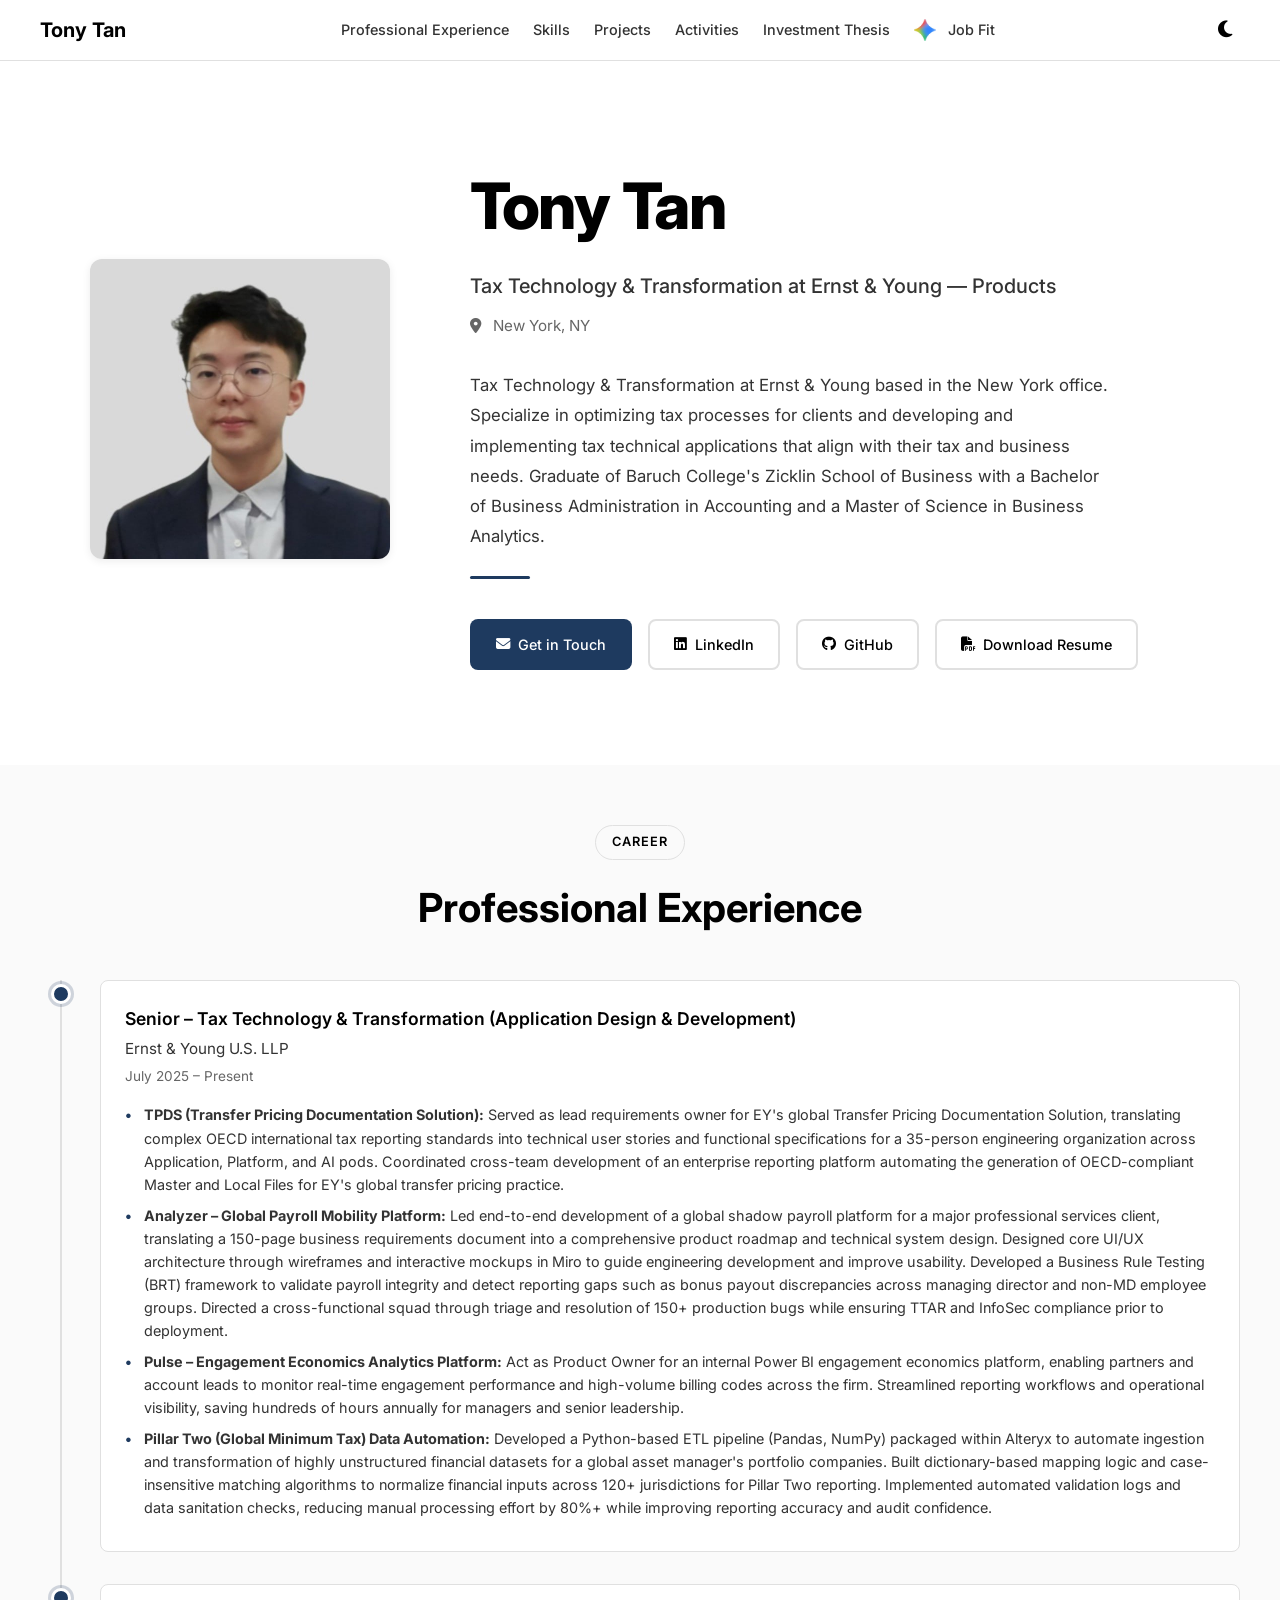
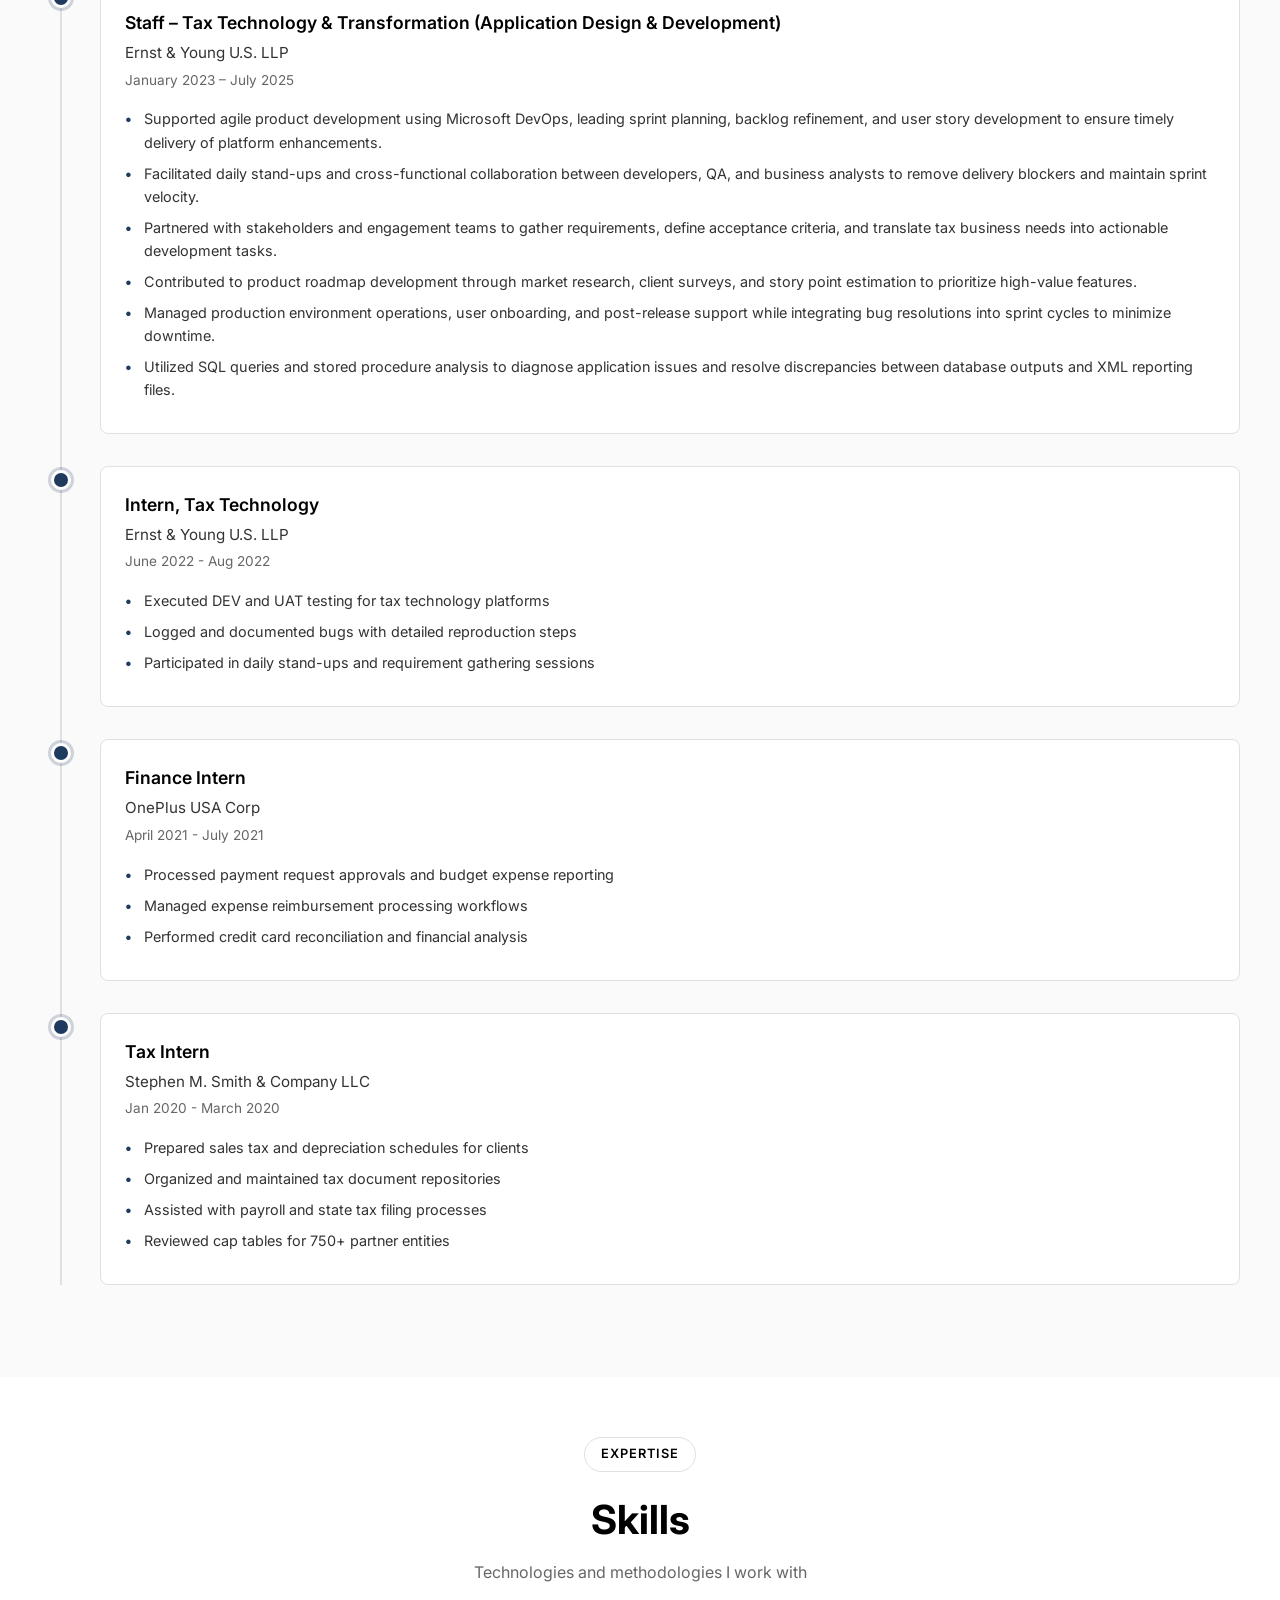
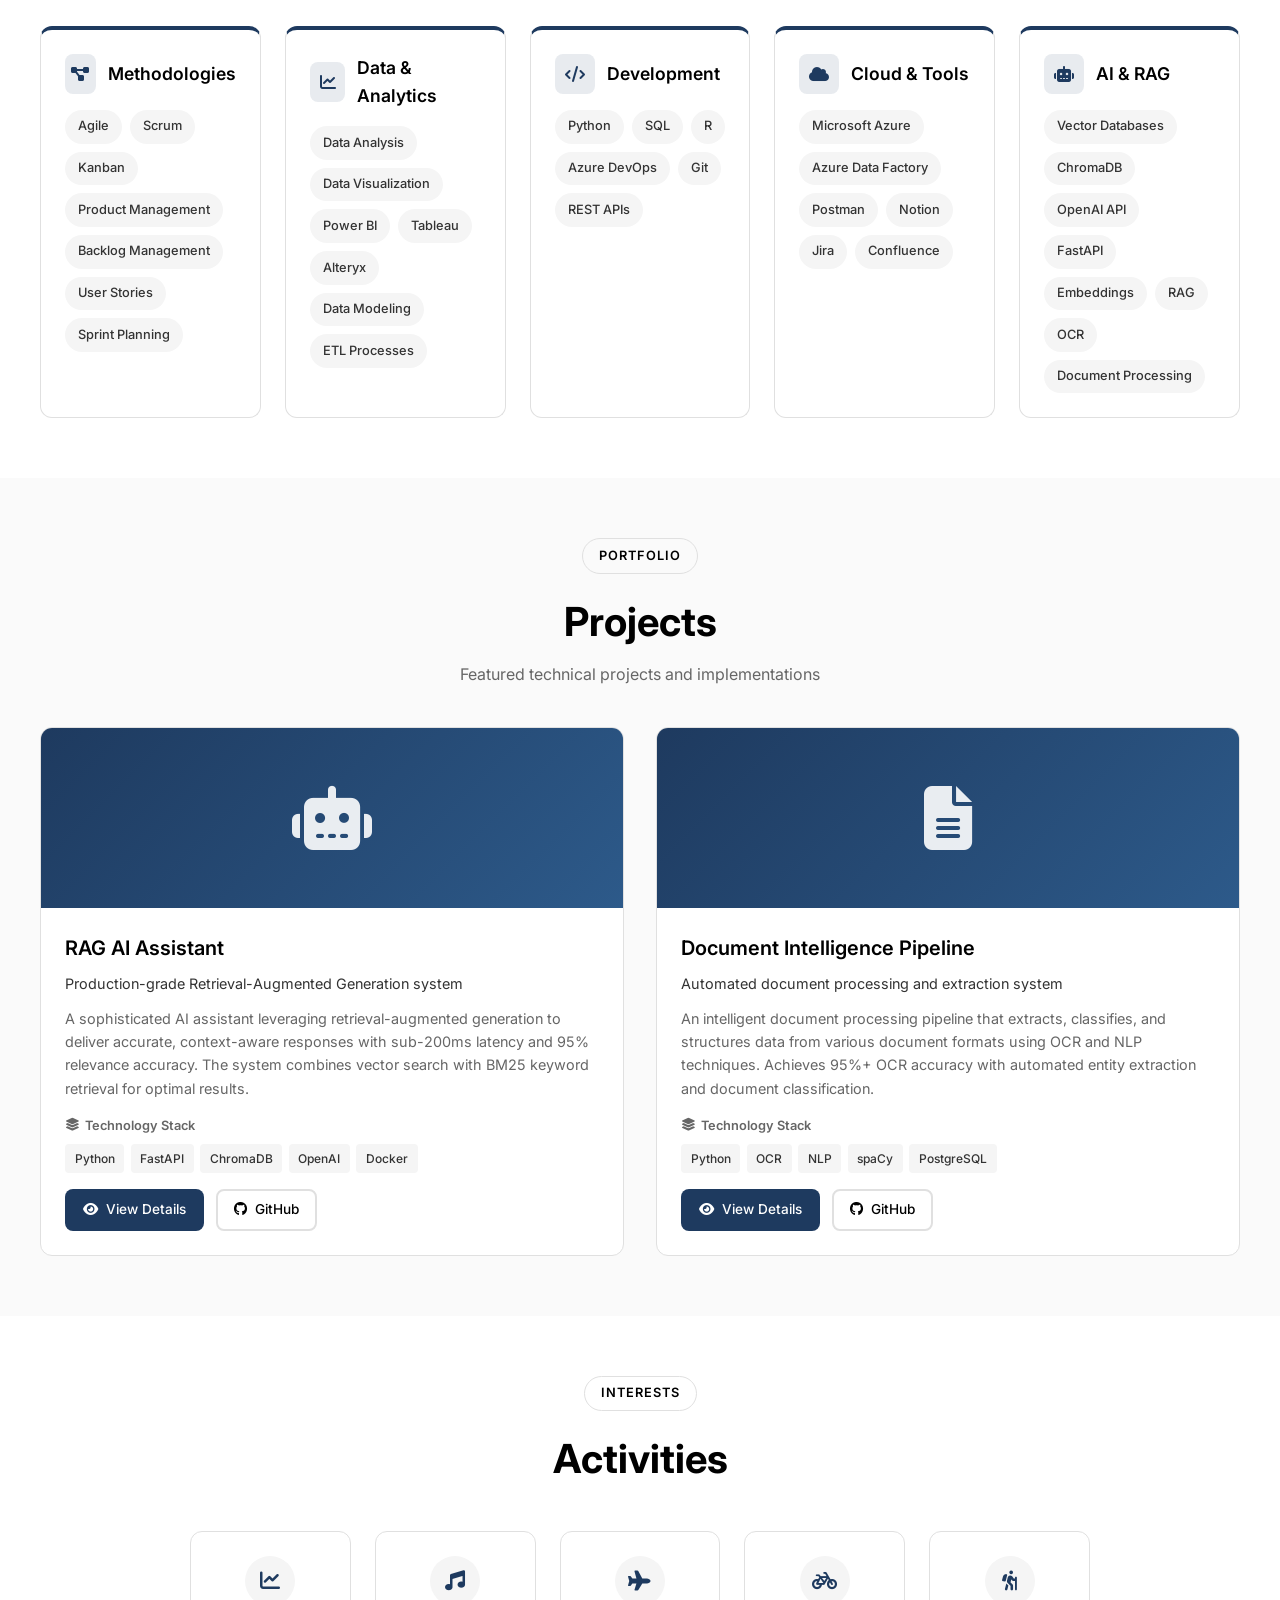
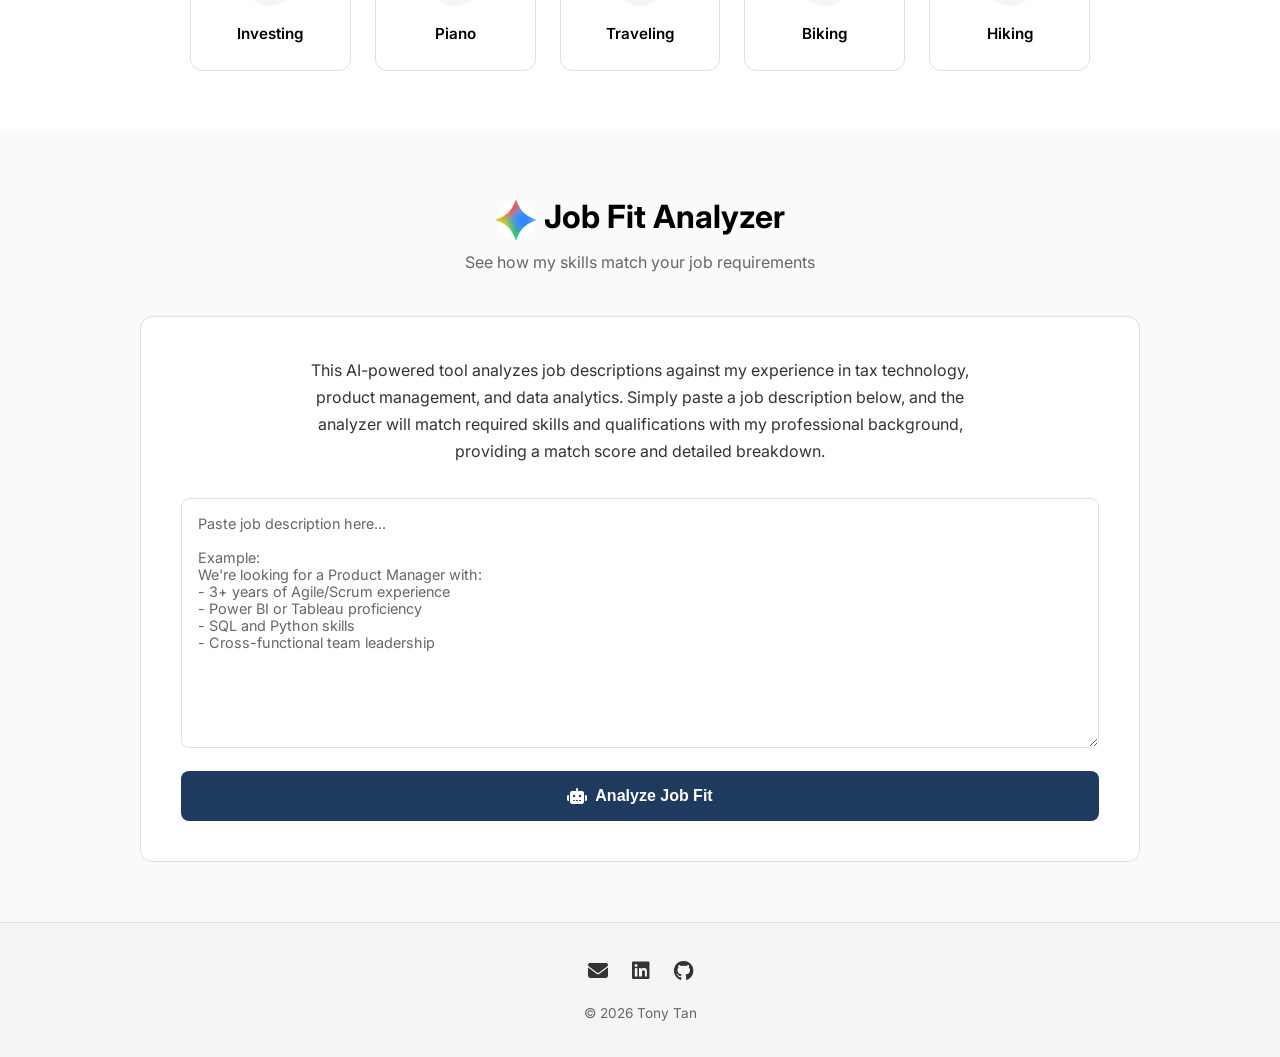
==== index.html @ 21bf5473 "Add files via upload" ====
<!DOCTYPE html>
<html lang="en">
<head>
  <meta charset="UTF-8">
  <meta name="viewport" content="width=device-width, initial-scale=1.0">
  <title>Tony Tan | Tax Technology & Transformation</title>
  <meta name="description" content="Tony Tan - Tax Technology & Transformation at Ernst & Young. Specializing in tax process optimization and technical application development.">
  
  <!-- Fonts -->
  <link rel="preconnect" href="https://fonts.googleapis.com">
  <link rel="preconnect" href="https://fonts.gstatic.com" crossorigin>
  <link href="https://fonts.googleapis.com/css2?family=Inter:wght@400;500;600;700&display=swap" rel="stylesheet">
  
  <!-- Icons -->
  <link rel="stylesheet" href="https://cdnjs.cloudflare.com/ajax/libs/font-awesome/6.4.0/css/all.min.css">
  
  <!-- Styles -->
  <link rel="stylesheet" href="styles.css">
</head>
<body>
  <!-- Loading Screen -->
  <div class="loading-screen" id="loading-screen">
    <div class="loading-content">
      <div class="loading-spinner"></div>
      <p class="loading-text">Loading...</p>
    </div>
  </div>
  
  <!-- Scroll Progress Bar -->
  <div class="scroll-progress" id="scroll-progress"></div>
  
  <!-- Navigation -->
  <nav class="navbar">
    <div class="nav-container">
      <a href="#home" class="nav-logo">Tony Tan</a>
      
      <ul class="nav-links" id="nav-links">
        <li><a href="#experience">Professional Experience</a></li>
        <li><a href="#skills">Skills</a></li>
        <li><a href="#projects">Projects</a></li>
        <li><a href="#activities">Activities</a></li>
        <li><a href="investment-thesis.html">Investment Thesis</a></li>
        <li><a href="#analyzer"><img src="ai-icon.jpg" alt="AI" style="width: 22px; height: 22px; border-radius: 50%; margin-right: 0.3rem; vertical-align: middle;"> Job Fit</a></li>
      </ul>
      
      <div class="nav-controls">
        <button class="theme-toggle" id="theme-toggle" aria-label="Toggle theme">
          <i class="fas fa-moon" id="theme-icon"></i>
        </button>
        <button class="mobile-menu-btn" id="mobile-menu-btn" aria-label="Toggle menu">
          <i class="fas fa-bars"></i>
        </button>
      </div>
    </div>
  </nav>
  
  <!-- Hero Section -->
  <section class="hero" id="home">
    <div class="hero-container">
      <div class="hero-image">
        <img src="headshot.jpg" alt="Tony Tan">
      </div>
      <div class="hero-content">
        <h1 class="hero-title">Tony Tan</h1>
        <p class="hero-subtitle">Tax Technology & Transformation at Ernst & Young — Products</p>
        <p class="hero-location"><i class="fas fa-map-marker-alt"></i> New York, NY</p>
        <p class="hero-tagline">
          Tax Technology & Transformation at Ernst & Young based in the New York office. 
          Specialize in optimizing tax processes for clients and developing and implementing 
          tax technical applications that align with their tax and business needs. Graduate 
          of Baruch College's Zicklin School of Business with a Bachelor of Business Administration 
          in Accounting and a Master of Science in Business Analytics.
        </p>
        <div class="hero-buttons">
          <a href="mailto:Tonytan1999aol@gmail.com" class="btn btn-primary">
            <i class="fas fa-envelope"></i> Get in Touch
          </a>
          <a href="https://www.linkedin.com/in/tonytan3/" target="_blank" class="btn btn-outline">
            <i class="fab fa-linkedin"></i> LinkedIn
          </a>
          <a href="https://github.com/TonyTan12" target="_blank" class="btn btn-outline">
            <i class="fab fa-github"></i> GitHub
          </a>
          <a href="Tony_Tan_Resume.pdf" class="btn btn-outline" download>
            <i class="fas fa-file-pdf"></i> Download Resume
          </a>
        </div>
      </div>
    </div>
  </section>
  
  <!-- Experience Section -->
  <section class="section section-alt" id="experience">
    <div class="section-header">
      <span style="display: inline-block; padding: 0.4rem 1rem; background: rgba(255,255,255,0.05); border: 1px solid var(--border-color); border-radius: 50px; font-size: 0.8rem; font-weight: 600; color: var(--accent-primary); text-transform: uppercase; letter-spacing: 1px; margin-bottom: 1rem;">Career</span>
      <h2 class="section-title" style="font-size: 2.5rem; font-weight: 700;">Professional Experience</h2>
    </div>
    
    <div class="experience-container">
      <div class="timeline">
        <!-- Senior Role -->
        <div class="timeline-item">
          <div class="timeline-dot"></div>
          <div class="timeline-content">
            <div class="timeline-header">
              <h3 class="timeline-role">Senior – Tax Technology & Transformation (Application Design & Development)</h3>
              <p class="timeline-company">Ernst & Young U.S. LLP</p>
              <p class="timeline-dates">July 2025 – Present</p>
            </div>
            <ul class="timeline-bullets">
              <li><strong>TPDS (Transfer Pricing Documentation Solution):</strong> Served as lead requirements owner for EY's global Transfer Pricing Documentation Solution, translating complex OECD international tax reporting standards into technical user stories and functional specifications for a 35-person engineering organization across Application, Platform, and AI pods. Coordinated cross-team development of an enterprise reporting platform automating the generation of OECD-compliant Master and Local Files for EY's global transfer pricing practice.</li>
              <li><strong>Analyzer – Global Payroll Mobility Platform:</strong> Led end-to-end development of a global shadow payroll platform for a major professional services client, translating a 150-page business requirements document into a comprehensive product roadmap and technical system design. Designed core UI/UX architecture through wireframes and interactive mockups in Miro to guide engineering development and improve usability. Developed a Business Rule Testing (BRT) framework to validate payroll integrity and detect reporting gaps such as bonus payout discrepancies across managing director and non-MD employee groups. Directed a cross-functional squad through triage and resolution of 150+ production bugs while ensuring TTAR and InfoSec compliance prior to deployment.</li>
              <li><strong>Pulse – Engagement Economics Analytics Platform:</strong> Act as Product Owner for an internal Power BI engagement economics platform, enabling partners and account leads to monitor real-time engagement performance and high-volume billing codes across the firm. Streamlined reporting workflows and operational visibility, saving hundreds of hours annually for managers and senior leadership.</li>
              <li><strong>Pillar Two (Global Minimum Tax) Data Automation:</strong> Developed a Python-based ETL pipeline (Pandas, NumPy) packaged within Alteryx to automate ingestion and transformation of highly unstructured financial datasets for a global asset manager's portfolio companies. Built dictionary-based mapping logic and case-insensitive matching algorithms to normalize financial inputs across 120+ jurisdictions for Pillar Two reporting. Implemented automated validation logs and data sanitation checks, reducing manual processing effort by 80%+ while improving reporting accuracy and audit confidence.</li>
            </ul>
          </div>
        </div>
        
        <!-- Staff Role -->
        <div class="timeline-item">
          <div class="timeline-dot"></div>
          <div class="timeline-content">
            <div class="timeline-header">
              <h3 class="timeline-role">Staff – Tax Technology & Transformation (Application Design & Development)</h3>
              <p class="timeline-company">Ernst & Young U.S. LLP</p>
              <p class="timeline-dates">January 2023 – July 2025</p>
            </div>
            <ul class="timeline-bullets">
              <li>Supported agile product development using Microsoft DevOps, leading sprint planning, backlog refinement, and user story development to ensure timely delivery of platform enhancements.</li>
              <li>Facilitated daily stand-ups and cross-functional collaboration between developers, QA, and business analysts to remove delivery blockers and maintain sprint velocity.</li>
              <li>Partnered with stakeholders and engagement teams to gather requirements, define acceptance criteria, and translate tax business needs into actionable development tasks.</li>
              <li>Contributed to product roadmap development through market research, client surveys, and story point estimation to prioritize high-value features.</li>
              <li>Managed production environment operations, user onboarding, and post-release support while integrating bug resolutions into sprint cycles to minimize downtime.</li>
              <li>Utilized SQL queries and stored procedure analysis to diagnose application issues and resolve discrepancies between database outputs and XML reporting files.</li>
            </ul>
          </div>
        </div>
        
        <!-- Intern Role -->
        <div class="timeline-item">
          <div class="timeline-dot"></div>
          <div class="timeline-content">
            <div class="timeline-header">
              <h3 class="timeline-role">Intern, Tax Technology</h3>
              <p class="timeline-company">Ernst & Young U.S. LLP</p>
              <p class="timeline-dates">June 2022 - Aug 2022</p>
            </div>
            <ul class="timeline-bullets">
              <li>Executed DEV and UAT testing for tax technology platforms</li>
              <li>Logged and documented bugs with detailed reproduction steps</li>
              <li>Participated in daily stand-ups and requirement gathering sessions</li>
            </ul>
          </div>
        </div>
        
        <!-- OnePlus -->
        <div class="timeline-item">
          <div class="timeline-dot"></div>
          <div class="timeline-content">
            <div class="timeline-header">
              <h3 class="timeline-role">Finance Intern</h3>
              <p class="timeline-company">OnePlus USA Corp</p>
              <p class="timeline-dates">April 2021 - July 2021</p>
            </div>
            <ul class="timeline-bullets">
              <li>Processed payment request approvals and budget expense reporting</li>
              <li>Managed expense reimbursement processing workflows</li>
              <li>Performed credit card reconciliation and financial analysis</li>
            </ul>
          </div>
        </div>
        
        <!-- Smith & Company -->
        <div class="timeline-item">
          <div class="timeline-dot"></div>
          <div class="timeline-content">
            <div class="timeline-header">
              <h3 class="timeline-role">Tax Intern</h3>
              <p class="timeline-company">Stephen M. Smith & Company LLC</p>
              <p class="timeline-dates">Jan 2020 - March 2020</p>
            </div>
            <ul class="timeline-bullets">
              <li>Prepared sales tax and depreciation schedules for clients</li>
              <li>Organized and maintained tax document repositories</li>
              <li>Assisted with payroll and state tax filing processes</li>
              <li>Reviewed cap tables for 750+ partner entities</li>
            </ul>
          </div>
        </div>
      </div>
    </div>
  </section>
  
  <!-- Skills Section -->
  <section class="section" id="skills">
    <div class="section-header">
      <span style="display: inline-block; padding: 0.4rem 1rem; background: rgba(255,255,255,0.05); border: 1px solid var(--border-color); border-radius: 50px; font-size: 0.8rem; font-weight: 600; color: var(--accent-primary); text-transform: uppercase; letter-spacing: 1px; margin-bottom: 1rem;">Expertise</span>
      <h2 class="section-title" style="font-size: 2.5rem; font-weight: 700;">Skills</h2>
      <p class="section-subtitle">Technologies and methodologies I work with</p>
    </div>
    
    <div class="skills-container">
      <div class="skills-grid">
        <!-- Methodologies -->
        <div class="skill-card skill-card-methodologies">
          <div class="skill-header">
            <div class="skill-icon-wrapper">
              <i class="fas fa-project-diagram skill-icon"></i>
            </div>
            <h3 class="skill-title">Methodologies</h3>
          </div>
          <div class="skill-tags">
            <span class="skill-tag">Agile</span>
            <span class="skill-tag">Scrum</span>
            <span class="skill-tag">Kanban</span>
            <span class="skill-tag">Product Management</span>
            <span class="skill-tag">Backlog Management</span>
            <span class="skill-tag">User Stories</span>
            <span class="skill-tag">Sprint Planning</span>
          </div>
        </div>
        
        <!-- Data & Analytics -->
        <div class="skill-card skill-card-data">
          <div class="skill-header">
            <div class="skill-icon-wrapper">
              <i class="fas fa-chart-line skill-icon"></i>
            </div>
            <h3 class="skill-title">Data & Analytics</h3>
          </div>
          <div class="skill-tags">
            <span class="skill-tag">Data Analysis</span>
            <span class="skill-tag">Data Visualization</span>
            <span class="skill-tag">Power BI</span>
            <span class="skill-tag">Tableau</span>
            <span class="skill-tag">Alteryx</span>
            <span class="skill-tag">Data Modeling</span>
            <span class="skill-tag">ETL Processes</span>
          </div>
        </div>
        
        <!-- Development -->
        <div class="skill-card skill-card-dev">
          <div class="skill-header">
            <div class="skill-icon-wrapper">
              <i class="fas fa-code skill-icon"></i>
            </div>
            <h3 class="skill-title">Development</h3>
          </div>
          <div class="skill-tags">
            <span class="skill-tag">Python</span>
            <span class="skill-tag">SQL</span>
            <span class="skill-tag">R</span>
            <span class="skill-tag">Azure DevOps</span>
            <span class="skill-tag">Git</span>
            <span class="skill-tag">REST APIs</span>
          </div>
        </div>
        
        <!-- Cloud & Tools -->
        <div class="skill-card skill-card-cloud">
          <div class="skill-header">
            <div class="skill-icon-wrapper">
              <i class="fas fa-cloud skill-icon"></i>
            </div>
            <h3 class="skill-title">Cloud & Tools</h3>
          </div>
          <div class="skill-tags">
            <span class="skill-tag">Microsoft Azure</span>
            <span class="skill-tag">Azure Data Factory</span>
            <span class="skill-tag">Postman</span>
            <span class="skill-tag">Notion</span>
            <span class="skill-tag">Jira</span>
            <span class="skill-tag">Confluence</span>
          </div>
        </div>
        
        <!-- AI & RAG -->
        <div class="skill-card skill-card-ai">
          <div class="skill-header">
            <div class="skill-icon-wrapper">
              <i class="fas fa-robot skill-icon"></i>
            </div>
            <h3 class="skill-title">AI & RAG</h3>
          </div>
          <div class="skill-tags">
            <span class="skill-tag">Vector Databases</span>
            <span class="skill-tag">ChromaDB</span>
            <span class="skill-tag">OpenAI API</span>
            <span class="skill-tag">FastAPI</span>
            <span class="skill-tag">Embeddings</span>
            <span class="skill-tag">RAG</span>
            <span class="skill-tag">OCR</span>
            <span class="skill-tag">Document Processing</span>
          </div>
        </div>
      </div>
    </div>
  </section>
  
  <!-- Projects Section -->
  <section class="section section-alt" id="projects">
    <div class="section-header">
      <span style="display: inline-block; padding: 0.4rem 1rem; background: rgba(255,255,255,0.05); border: 1px solid var(--border-color); border-radius: 50px; font-size: 0.8rem; font-weight: 600; color: var(--accent-primary); text-transform: uppercase; letter-spacing: 1px; margin-bottom: 1rem;">Portfolio</span>
      <h2 class="section-title" style="font-size: 2.5rem; font-weight: 700;">Projects</h2>
      <p class="section-subtitle">Featured technical projects and implementations</p>
    </div>
    
    <div class="projects-container">
      <div class="projects-grid">
        <!-- RAG AI Assistant -->
        <div class="project-card">
          <div class="project-image project-image-rag" style="background: linear-gradient(135deg, #1e3a5f 0%, #2d5a8a 100%);">
            <i class="fas fa-robot" style="font-size: 4rem; color: rgba(255,255,255,0.9);"></i>
          </div>
          <div class="project-content">
            <h3 class="project-title">RAG AI Assistant</h3>
            <p class="project-subtitle">Production-grade Retrieval-Augmented Generation system</p>
            <p class="project-description">
              A sophisticated AI assistant leveraging retrieval-augmented generation to deliver 
              accurate, context-aware responses with sub-200ms latency and 95% relevance accuracy. 
              The system combines vector search with BM25 keyword retrieval for optimal results.
            </p>
            <div class="tech-stack-inline">
              <div class="tech-stack-label"><i class="fas fa-layer-group"></i> Technology Stack</div>
              <div class="tech-stack-tags">
                <span class="tech-tag-inline">Python</span>
                <span class="tech-tag-inline">FastAPI</span>
                <span class="tech-tag-inline">ChromaDB</span>
                <span class="tech-tag-inline">OpenAI</span>
                <span class="tech-tag-inline">Docker</span>
              </div>
            </div>
            <div class="project-links">
              <a href="rag-ai-assistant.html" class="btn btn-primary btn-sm">
                <i class="fas fa-eye"></i> View Details
              </a>
              <a href="https://github.com/TonyTan12/rag-ai-assistant" target="_blank" class="btn btn-outline btn-sm">
                <i class="fab fa-github"></i> GitHub
              </a>
            </div>
          </div>
        </div>
        
        <!-- Document Intelligence -->
        <div class="project-card">
          <div class="project-image project-image-doc" style="background: linear-gradient(135deg, #1e3a5f 0%, #2d5a8a 100%);">
            <i class="fas fa-file-alt" style="font-size: 4rem; color: rgba(255,255,255,0.9);"></i>
          </div>
          <div class="project-content">
            <h3 class="project-title">Document Intelligence Pipeline</h3>
            <p class="project-subtitle">Automated document processing and extraction system</p>
            <p class="project-description">
              An intelligent document processing pipeline that extracts, classifies, and structures 
              data from various document formats using OCR and NLP techniques. Achieves 95%+ OCR 
              accuracy with automated entity extraction and document classification.
            </p>
            <div class="tech-stack-inline">
              <div class="tech-stack-label"><i class="fas fa-layer-group"></i> Technology Stack</div>
              <div class="tech-stack-tags">
                <span class="tech-tag-inline">Python</span>
                <span class="tech-tag-inline">OCR</span>
                <span class="tech-tag-inline">NLP</span>
                <span class="tech-tag-inline">spaCy</span>
                <span class="tech-tag-inline">PostgreSQL</span>
              </div>
            </div>
            <div class="project-links">
              <a href="document-intelligence.html" class="btn btn-primary btn-sm">
                <i class="fas fa-eye"></i> View Details
              </a>
              <a href="https://github.com/TonyTan12/document-intelligence-pipeline" target="_blank" class="btn btn-outline btn-sm">
                <i class="fab fa-github"></i> GitHub
              </a>
            </div>
          </div>
        </div>
      </div>
    </div>
  </section>
  
  <!-- Activities Section -->
  <section class="section" id="activities">
    <div class="section-header">
      <span style="display: inline-block; padding: 0.4rem 1rem; background: rgba(255,255,255,0.05); border: 1px solid var(--border-color); border-radius: 50px; font-size: 0.8rem; font-weight: 600; color: var(--accent-primary); text-transform: uppercase; letter-spacing: 1px; margin-bottom: 1rem;">Interests</span>
      <h2 class="section-title" style="font-size: 2.5rem; font-weight: 700;">Activities</h2>
    </div>
    
    <div class="activities-container">
      <div class="activities-grid">
        <div class="activity-card">
          <div class="activity-icon">
            <i class="fas fa-chart-line"></i>
          </div>
          <h3 class="activity-title">Investing</h3>
        </div>
        
        <div class="activity-card">
          <div class="activity-icon">
            <i class="fas fa-music"></i>
          </div>
          <h3 class="activity-title">Piano</h3>
        </div>
        
        <div class="activity-card">
          <div class="activity-icon">
            <i class="fas fa-plane"></i>
          </div>
          <h3 class="activity-title">Traveling</h3>
        </div>
        
        <div class="activity-card">
          <div class="activity-icon">
            <i class="fas fa-bicycle"></i>
          </div>
          <h3 class="activity-title">Biking</h3>
        </div>
        
        <div class="activity-card">
          <div class="activity-icon">
            <i class="fas fa-hiking"></i>
          </div>
          <h3 class="activity-title">Hiking</h3>
        </div>
      </div>
    </div>
  </section>
  
  <!-- AI Job Fit Section -->
  <section class="section section-alt" id="analyzer">
    <div class="section-header">
      <h2 class="section-title"><img src="ai-icon.jpg" alt="AI" style="width: 40px; height: 40px; margin-right: 0.5rem; vertical-align: middle; border-radius: 50%;">Job Fit Analyzer</h2>
      <p class="section-subtitle">See how my skills match your job requirements</p>
    </div>
    
    <div class="analyzer-container">
      <div class="analyzer-box">
        
        <div class="analyzer-description">
          <p>
            This AI-powered tool analyzes job descriptions against my experience in tax technology, 
            product management, and data analytics. Simply paste a job description below, and the 
            analyzer will match required skills and qualifications with my professional background, 
            providing a match score and detailed breakdown.
          </p>
        </div>
        
        <div class="analyzer-input-area">
          <textarea 
            class="analyzer-textarea" 
            id="job-input" 
            placeholder="Paste job description here...

Example:
We're looking for a Product Manager with:
- 3+ years of Agile/Scrum experience
- Power BI or Tableau proficiency
- SQL and Python skills
- Cross-functional team leadership"
          ></textarea>
        </div>
        
        <button class="analyze-btn" id="analyze-btn">
          <i class="fas fa-robot"></i> Analyze Job Fit
        </button>
        
        <div class="analyzer-result" id="analyzer-result"></div>
      </div>
    </div>
  </section>
  
  <!-- Footer -->
  <footer class="footer">
    <div class="footer-content">
      <div class="footer-links">
        <a href="mailto:Tonytan1999aol@gmail.com" aria-label="Email">
          <i class="fas fa-envelope"></i>
        </a>
        <a href="https://www.linkedin.com/in/tonytan3/" target="_blank" aria-label="LinkedIn">
          <i class="fab fa-linkedin"></i>
        </a>
        <a href="https://github.com/TonyTan12" target="_blank" aria-label="GitHub">
          <i class="fab fa-github"></i>
        </a>
      </div>
      <p class="footer-copyright">© 2026 Tony Tan</p>
    </div>
  </footer>
  
  <!-- Scripts -->
  <script src="script.js"></script>
</body>
</html>
---- styles.css ----
/* ============================================
   TONY TAN RESUME v7 - STYLES
   Black & White Minimalist Theme
   ============================================ */

/* CSS Variables */
:root {
  --bg-primary: #ffffff;
  --bg-secondary: #f5f5f5;
  --bg-alt: #fafafa;
  --text-primary: #000000;
  --text-secondary: #333333;
  --text-muted: #666666;
  --border-color: #e0e0e0;
  --accent-color: #1e3a5f;
  --accent-light: #2d5a8a;
  --hover-bg: #f0f0f0;
  --card-bg: #ffffff;
  --shadow: 0 2px 8px rgba(0, 0, 0, 0.08);
  --shadow-hover: 0 8px 24px rgba(0, 0, 0, 0.12);
  --transition: all 0.3s ease;
  --radius: 8px;
  --radius-lg: 12px;
}

/* Dark Mode */
[data-theme="dark"] {
  --bg-primary: #0a0a0a;
  --bg-secondary: #141414;
  --bg-alt: #1a1a1a;
  --text-primary: #ffffff;
  --text-secondary: #e0e0e0;
  --text-muted: #999999;
  --border-color: #333333;
  --accent-color: #4a9eff;
  --accent-light: #6bb3ff;
  --hover-bg: #1f1f1f;
  --card-bg: #141414;
  --shadow: 0 2px 8px rgba(0, 0, 0, 0.3);
  --shadow-hover: 0 8px 24px rgba(0, 0, 0, 0.5);
}

/* Reset & Base */
* {
  margin: 0;
  padding: 0;
  box-sizing: border-box;
}

html {
  scroll-behavior: smooth;
}

/* Page fade-in animation */
body {
  animation: fadeIn 0.5s ease-in;
}

@keyframes fadeIn {
  from { opacity: 0; }
  to { opacity: 1; }
}

body {
  font-family: 'Inter', -apple-system, BlinkMacSystemFont, sans-serif;
  background: var(--bg-primary);
  color: var(--text-primary);
  line-height: 1.6;
  overflow-x: hidden;
}

/* Loading Screen */
.loading-screen {
  position: fixed;
  top: 0;
  left: 0;
  width: 100%;
  height: 100%;
  background: var(--bg-primary);
  display: flex;
  align-items: center;
  justify-content: center;
  z-index: 9999;
  transition: opacity 0.5s ease, visibility 0.5s ease;
}

.loading-screen.hidden {
  opacity: 0;
  visibility: hidden;
}

.loading-content {
  display: flex;
  flex-direction: column;
  align-items: center;
  gap: 1.5rem;
}

.loading-spinner {
  width: 50px;
  height: 50px;
  border: 3px solid var(--border-color);
  border-top-color: var(--accent-color);
  border-radius: 50%;
  animation: spin 1s ease-in-out infinite;
}

.loading-text {
  font-size: 1rem;
  color: var(--text-secondary);
  animation: pulse 1.5s ease-in-out infinite;
}

@keyframes spin {
  0% { transform: rotate(0deg); }
  100% { transform: rotate(360deg); }
}

@keyframes pulse {
  0%, 100% { opacity: 1; }
  50% { opacity: 0.5; }
}

/* Scroll Progress Bar */
.scroll-progress {
  position: fixed;
  top: 0;
  left: 0;
  height: 3px;
  background: var(--accent-color);
  z-index: 1001;
  width: 0%;
  transition: width 0.1s ease;
}

/* Navigation */
.navbar {
  position: fixed;
  top: 0;
  left: 0;
  right: 0;
  background: rgba(var(--bg-primary), 0.95);
  backdrop-filter: blur(10px);
  border-bottom: 1px solid var(--border-color);
  z-index: 1000;
  padding: 0 2rem;
}

.nav-container {
  max-width: 1200px;
  margin: 0 auto;
  display: flex;
  align-items: center;
  justify-content: space-between;
  height: 60px;
}

.nav-logo {
  font-size: 1.25rem;
  font-weight: 700;
  color: var(--text-primary);
  text-decoration: none;
}

.nav-links {
  display: flex;
  list-style: none;
  gap: 1.5rem;
}

.nav-links a {
  color: var(--text-secondary);
  text-decoration: none;
  font-size: 0.9rem;
  font-weight: 500;
  transition: var(--transition);
  position: relative;
  display: flex;
  align-items: center;
  gap: 0.4rem;
}

.nav-links a:hover {
  color: var(--text-primary);
}

.nav-links a::after {
  content: '';
  position: absolute;
  bottom: -4px;
  left: 0;
  width: 0;
  height: 2px;
  background: var(--accent-color);
  transition: var(--transition);
}

.nav-links a:hover::after {
  width: 100%;
}

/* AI Icon in nav */
.ai-nav-icon {
  width: 20px;
  height: 20px;
  background: var(--accent-color);
  border-radius: 50%;
  display: inline-flex;
  align-items: center;
  justify-content: center;
  font-size: 0.7rem;
  color: var(--bg-primary);
  font-weight: 700;
}

.nav-controls {
  display: flex;
  align-items: center;
  gap: 1rem;
}

.theme-toggle,
.mobile-menu-btn {
  background: none;
  border: none;
  color: var(--text-primary);
  font-size: 1.2rem;
  cursor: pointer;
  padding: 0.5rem;
  border-radius: var(--radius);
  transition: var(--transition);
}

.theme-toggle:hover,
.mobile-menu-btn:hover {
  background: var(--hover-bg);
}

.mobile-menu-btn {
  display: none;
}

/* Hero Section */
.hero {
  min-height: 85vh;
  padding: 120px 2rem 60px;
  display: flex;
  align-items: center;
  justify-content: center;
  background: var(--bg-primary);
}

.hero-container {
  max-width: 1100px;
  display: grid;
  grid-template-columns: 300px 1fr;
  gap: 4rem;
  align-items: center;
}

.hero-content {
  text-align: left;
  padding-left: 1rem;
}

.hero-image {
  position: relative;
}

.hero-image img {
  width: 100%;
  border-radius: var(--radius-lg);
  box-shadow: var(--shadow);
}

.hero-content {
  text-align: left;
}

.hero-title {
  font-size: 4rem;
  font-weight: 800;
  margin-bottom: 0.75rem;
  color: var(--text-primary);
  letter-spacing: -0.02em;
}

.hero-subtitle {
  font-size: 1.25rem;
  color: var(--text-secondary);
  margin-bottom: 0.75rem;
  font-weight: 500;
}

.hero-location {
  font-size: 0.95rem;
  color: var(--text-muted);
  margin-bottom: 2rem;
}

.hero-location i {
  margin-right: 0.5rem;
}

.hero-tagline {
  font-size: 1.05rem;
  color: var(--text-secondary);
  line-height: 1.8;
  margin-bottom: 2.5rem;
  max-width: 90%;
}

.hero-tagline::after {
  content: '';
  display: block;
  width: 60px;
  height: 3px;
  background: var(--accent-color);
  margin-top: 1.5rem;
  border-radius: 2px;
}

.hero-image img {
  transition: transform 0.3s ease, box-shadow 0.3s ease;
}

.hero-image:hover img {
  transform: scale(1.02);
  box-shadow: 0 12px 40px rgba(0, 0, 0, 0.15);
}

.hero-buttons {
  display: flex;
  gap: 1rem;
  flex-wrap: wrap;
}

/* Buttons */
.btn {
  display: inline-flex;
  align-items: center;
  gap: 0.5rem;
  padding: 0.75rem 1.5rem;
  border-radius: var(--radius);
  font-size: 0.9rem;
  font-weight: 500;
  text-decoration: none;
  transition: var(--transition);
  cursor: pointer;
  border: 2px solid transparent;
}

.btn-primary {
  background: var(--accent-color);
  color: #ffffff;
}

.btn-primary:hover {
  opacity: 0.9;
  transform: translateY(-2px);
}

.btn-outline {
  background: transparent;
  color: var(--text-primary);
  border-color: var(--border-color);
}

.btn-outline:hover {
  background: var(--hover-bg);
  border-color: var(--text-primary);
}

.btn-sm {
  padding: 0.5rem 1rem;
  font-size: 0.85rem;
}

/* Sections */
.section {
  padding: 60px 2rem;
  background: var(--bg-primary);
}

.section-alt {
  background: var(--bg-alt);
}

.section-header {
  text-align: center;
  margin-bottom: 2.5rem;
}

.section-title {
  font-size: 2rem;
  font-weight: 700;
  margin-bottom: 0.5rem;
  color: var(--text-primary);
}

.section-subtitle {
  font-size: 1rem;
  color: var(--text-muted);
}

/* Experience Section */
.experience-container {
  max-width: 1200px;
  margin: 0 auto;
}

.timeline {
  position: relative;
}

.timeline::before {
  content: '';
  position: absolute;
  left: 20px;
  top: 0;
  bottom: 0;
  width: 2px;
  background: var(--border-color);
}

.timeline-item {
  position: relative;
  padding-left: 60px;
  margin-bottom: 2rem;
}

.timeline-dot {
  position: absolute;
  left: 11px;
  top: 4px;
  width: 20px;
  height: 20px;
  background: var(--accent-color);
  border-radius: 50%;
  border: 3px solid var(--bg-primary);
  box-shadow: 0 0 0 3px rgba(30, 58, 95, 0.2);
}

.timeline-content {
  background: var(--card-bg);
  padding: 1.5rem;
  border-radius: var(--radius);
  border: 1px solid var(--border-color);
}

.timeline-role {
  font-size: 1.1rem;
  font-weight: 600;
  margin-bottom: 0.25rem;
  color: var(--text-primary);
}

.timeline-company {
  font-size: 0.95rem;
  color: var(--text-secondary);
  margin-bottom: 0.25rem;
}

.timeline-dates {
  font-size: 0.85rem;
  color: var(--text-muted);
  margin-bottom: 1rem;
}

.timeline-bullets {
  list-style: none;
  padding: 0;
}

.timeline-bullets li {
  position: relative;
  padding-left: 1.2rem;
  margin-bottom: 0.5rem;
  font-size: 0.9rem;
  color: var(--text-secondary);
  line-height: 1.6;
}

.timeline-bullets li::before {
  content: '•';
  position: absolute;
  left: 0;
  color: var(--accent-color);
  font-weight: bold;
}

/* Skills Section */
.skills-container {
  max-width: 1200px;
  margin: 0 auto;
}

.skills-grid {
  display: grid;
  grid-template-columns: repeat(auto-fit, minmax(220px, 1fr));
  gap: 1.5rem;
}

.skill-card {
  background: var(--card-bg);
  border: 1px solid var(--border-color);
  border-radius: var(--radius-lg);
  padding: 1.5rem;
  transition: var(--transition);
  position: relative;
}

.skill-card:hover {
  transform: translateY(-4px);
  box-shadow: var(--shadow-hover);
}

.skill-card-methodologies {
  border-top: 4px solid var(--accent-color);
}

.skill-card-data {
  border-top: 4px solid var(--accent-color);
}

.skill-card-dev {
  border-top: 4px solid var(--accent-color);
}

.skill-card-cloud {
  border-top: 4px solid var(--accent-color);
}

.skill-card-ai {
  border-top: 4px solid var(--accent-color);
}

.skill-header {
  display: flex;
  align-items: center;
  gap: 0.75rem;
  margin-bottom: 1rem;
}

.skill-icon-wrapper {
  width: 40px;
  height: 40px;
  border-radius: var(--radius);
  display: flex;
  align-items: center;
  justify-content: center;
  background: var(--bg-secondary);
}

.skill-card-methodologies .skill-icon-wrapper {
  background: rgba(30, 58, 95, 0.1);
  color: var(--accent-color);
}

.skill-card-data .skill-icon-wrapper {
  background: rgba(30, 58, 95, 0.1);
  color: var(--accent-color);
}

.skill-card-dev .skill-icon-wrapper {
  background: rgba(30, 58, 95, 0.1);
  color: var(--accent-color);
}

.skill-card-cloud .skill-icon-wrapper {
  background: rgba(30, 58, 95, 0.1);
  color: var(--accent-color);
}

.skill-card-ai .skill-icon-wrapper {
  background: rgba(30, 58, 95, 0.1);
  color: var(--accent-color);
}

.skill-title {
  font-size: 1.1rem;
  font-weight: 600;
  color: var(--text-primary);
}

.skill-tags {
  display: flex;
  flex-wrap: wrap;
  gap: 0.5rem;
}

.skill-tag {
  background: var(--bg-secondary);
  color: var(--text-secondary);
  padding: 0.35rem 0.75rem;
  border-radius: 20px;
  font-size: 0.8rem;
  font-weight: 500;
  cursor: pointer;
  transition: var(--transition);
  border: 1px solid transparent;
}

.skill-tag:hover {
  transform: scale(1.05);
  box-shadow: 0 2px 8px rgba(0, 0, 0, 0.1);
}

.skill-card-methodologies .skill-tag:hover,
.skill-card-data .skill-tag:hover,
.skill-card-dev .skill-tag:hover,
.skill-card-cloud .skill-tag:hover,
.skill-card-ai .skill-tag:hover {
  background: rgba(30, 58, 95, 0.15);
  border-color: var(--accent-color);
  color: var(--accent-color);
}

/* Projects Section */
.projects-container {
  max-width: 1200px;
  margin: 0 auto;
}

.projects-grid {
  display: grid;
  grid-template-columns: repeat(auto-fit, minmax(350px, 1fr));
  gap: 2rem;
}

.project-card {
  background: var(--card-bg);
  border: 1px solid var(--border-color);
  border-radius: var(--radius-lg);
  overflow: hidden;
  transition: var(--transition);
  display: flex;
  flex-direction: column;
}

.project-card:hover {
  transform: translateY(-8px);
  box-shadow: var(--shadow-hover);
}

.project-image {
  height: 180px;
  background: var(--bg-secondary);
  display: flex;
  align-items: center;
  justify-content: center;
  position: relative;
  overflow: hidden;
}

.project-image-rag {
  background: linear-gradient(135deg, #1a1a2e 0%, #16213e 100%);
}

.project-image-doc {
  background: linear-gradient(135deg, #0f3460 0%, #16213e 100%);
}

.project-image-overlay {
  position: absolute;
  font-size: 4rem;
  color: rgba(255, 255, 255, 0.1);
}

.project-content {
  padding: 1.5rem;
  flex: 1;
  display: flex;
  flex-direction: column;
}

.project-title {
  font-size: 1.25rem;
  font-weight: 600;
  margin-bottom: 0.5rem;
  color: var(--text-primary);
}

.project-subtitle {
  font-size: 0.9rem;
  color: var(--text-secondary);
  margin-bottom: 0.75rem;
}

.project-description {
  font-size: 0.9rem;
  color: var(--text-muted);
  line-height: 1.6;
  margin-bottom: 1rem;
  flex: 1;
}

.tech-stack-inline {
  margin-bottom: 1rem;
}

.tech-stack-label {
  font-size: 0.8rem;
  font-weight: 600;
  color: var(--text-muted);
  margin-bottom: 0.5rem;
  display: flex;
  align-items: center;
  gap: 0.4rem;
}

.tech-stack-tags {
  display: flex;
  flex-wrap: wrap;
  gap: 0.4rem;
}

.tech-tag-inline {
  background: var(--bg-secondary);
  color: var(--text-secondary);
  padding: 0.3rem 0.6rem;
  border-radius: 4px;
  font-size: 0.75rem;
  font-weight: 500;
}

.project-links {
  display: flex;
  gap: 0.75rem;
}

/* Activities Section */
.activities-container {
  max-width: 900px;
  margin: 0 auto;
}

.activities-grid {
  display: grid;
  grid-template-columns: repeat(5, 1fr);
  gap: 1.5rem;
}

.activity-card {
  background: var(--card-bg);
  border: 1px solid var(--border-color);
  border-radius: var(--radius-lg);
  padding: 1.5rem 1rem;
  text-align: center;
  transition: var(--transition);
}

.activity-card:hover {
  transform: translateY(-4px);
  box-shadow: var(--shadow-hover);
}

.activity-icon {
  width: 50px;
  height: 50px;
  border-radius: 50%;
  background: var(--bg-secondary);
  display: flex;
  align-items: center;
  justify-content: center;
  margin: 0 auto 1rem;
  font-size: 1.25rem;
  color: var(--accent-color);
}

.activity-title {
  font-size: 0.95rem;
  font-weight: 600;
  color: var(--text-primary);
}

/* AI Analyzer Section */
.analyzer-container {
  max-width: 1000px;
  margin: 0 auto;
}

.analyzer-box {
  background: var(--card-bg);
  border: 1px solid var(--border-color);
  border-radius: var(--radius-lg);
  padding: 2.5rem;
}

.analyzer-header {
  text-align: center;
  margin-bottom: 2rem;
}

.analyzer-icon {
  width: 60px;
  height: 60px;
  background: var(--accent-color);
  border-radius: 50%;
  display: flex;
  align-items: center;
  justify-content: center;
  margin: 0 auto 1rem;
  font-size: 1.5rem;
  color: var(--bg-primary);
  font-weight: 700;
}

.analyzer-description {
  max-width: 700px;
  margin: 0 auto 2rem;
  text-align: center;
}

.analyzer-description p {
  font-size: 1rem;
  color: var(--text-secondary);
  line-height: 1.7;
}

.analyzer-input-area {
  margin-bottom: 1rem;
}

.analyzer-textarea {
  width: 100%;
  min-height: 250px;
  padding: 1rem;
  border: 1px solid var(--border-color);
  border-radius: var(--radius);
  background: var(--bg-primary);
  color: var(--text-primary);
  font-family: inherit;
  font-size: 0.9rem;
  resize: vertical;
  transition: var(--transition);
}

.analyzer-textarea:focus {
  outline: none;
  border-color: var(--accent-color);
}

.analyzer-textarea::placeholder {
  color: var(--text-muted);
}

.analyze-btn {
  width: 100%;
  padding: 1rem;
  background: var(--accent-color);
  color: var(--bg-primary);
  border: none;
  border-radius: var(--radius);
  font-size: 1rem;
  font-weight: 600;
  cursor: pointer;
  transition: var(--transition);
  display: flex;
  align-items: center;
  justify-content: center;
  gap: 0.5rem;
}

.analyze-btn:hover {
  opacity: 0.9;
  transform: translateY(-2px);
}

.analyzer-result {
  margin-top: 1.5rem;
  padding: 1.5rem;
  background: var(--bg-secondary);
  border-radius: var(--radius);
  display: none;
}

.analyzer-result.active {
  display: block;
}

/* Footer */
.footer {
  background: var(--bg-secondary);
  border-top: 1px solid var(--border-color);
  padding: 2rem;
  text-align: center;
}

.footer-content {
  max-width: 1200px;
  margin: 0 auto;
}

.footer-links {
  display: flex;
  justify-content: center;
  gap: 1.5rem;
  margin-bottom: 1rem;
}

.footer-links a {
  color: var(--text-secondary);
  font-size: 1.25rem;
  transition: var(--transition);
}

.footer-links a:hover {
  color: var(--text-primary);
}

.footer-copyright {
  font-size: 0.85rem;
  color: var(--text-muted);
}

/* Back to Top Button */
.back-to-top {
  position: fixed;
  bottom: 2rem;
  right: 2rem;
  width: 45px;
  height: 45px;
  background: var(--accent-color);
  color: var(--bg-primary);
  border: none;
  border-radius: 50%;
  cursor: pointer;
  display: flex;
  align-items: center;
  justify-content: center;
  font-size: 1.2rem;
  opacity: 0;
  visibility: hidden;
  transition: var(--transition);
  z-index: 999;
}

.back-to-top.visible {
  opacity: 1;
  visibility: visible;
}

.back-to-top:hover {
  transform: translateY(-4px);
}

/* Mobile Responsive */
@media (max-width: 768px) {
  .nav-links {
    display: none;
    position: absolute;
    top: 60px;
    left: 0;
    right: 0;
    background: var(--bg-primary);
    flex-direction: column;
    padding: 1rem 2rem;
    border-bottom: 1px solid var(--border-color);
    gap: 1rem;
  }

  .nav-links.active {
    display: flex;
  }

  .mobile-menu-btn {
    display: block;
  }

  .hero {
    min-height: auto;
    padding: 100px 1.5rem 60px;
  }

  .hero-container {
    grid-template-columns: 1fr;
    text-align: center;
    gap: 2rem;
  }

  .hero-image {
    max-width: 200px;
    margin: 0 auto;
  }

  .hero-title {
    font-size: 2rem;
  }

  .hero-buttons {
    justify-content: center;
  }

  .projects-grid {
    grid-template-columns: 1fr;
  }

  .activities-grid {
    grid-template-columns: repeat(2, 1fr);
  }

  .timeline::before {
    left: 15px;
  }

  .timeline-item {
    padding-left: 45px;
  }

  .timeline-dot {
    left: 6px;
    width: 18px;
    height: 18px;
  }

  .skills-grid {
    grid-template-columns: 1fr;
  }
}

/* Project Detail Pages */
.project-detail-header {
  background: var(--bg-alt);
  padding: 4rem 2rem;
  text-align: center;
}

.project-detail-title {
  font-size: 2.5rem;
  font-weight: 700;
  margin-bottom: 1rem;
}

.project-detail-subtitle {
  font-size: 1.1rem;
  color: var(--text-muted);
  max-width: 600px;
  margin: 0 auto;
}

.project-detail-content {
  max-width: 900px;
  margin: 0 auto;
  padding: 3rem 2rem;
}

.project-detail-section {
  margin-bottom: 2.5rem;
}

.project-detail-section h2 {
  font-size: 1.5rem;
  font-weight: 600;
  margin-bottom: 1rem;
  padding-bottom: 0.5rem;
  border-bottom: 2px solid var(--border-color);
  display: flex;
  align-items: center;
  gap: 0.5rem;
}

.project-detail-section h2 i {
  color: var(--accent-color);
}

.project-detail-section p {
  color: var(--text-secondary);
  line-height: 1.8;
  margin-bottom: 1rem;
}

.project-detail-section ul {
  padding-left: 1.5rem;
  color: var(--text-secondary);
}

.project-detail-section li {
  margin-bottom: 0.5rem;
}

.tech-stack-grid {
  display: grid;
  grid-template-columns: repeat(auto-fit, minmax(200px, 1fr));
  gap: 1rem;
  margin: 1.5rem 0;
}

.tech-category {
  background: var(--bg-secondary);
  padding: 1rem;
  border-radius: var(--radius);
}

.tech-category h4 {
  font-size: 0.85rem;
  font-weight: 600;
  margin-bottom: 0.5rem;
  color: var(--text-primary);
  display: flex;
  align-items: center;
  gap: 0.4rem;
}

.tech-category h4 i {
  color: var(--accent-color);
}

.tech-tag {
  display: inline-block;
  background: var(--card-bg);
  color: var(--text-secondary);
  padding: 0.25rem 0.5rem;
  border-radius: 4px;
  font-size: 0.75rem;
  margin: 0.2rem 0.2rem 0 0;
}

.github-link {
  display: inline-flex;
  align-items: center;
  gap: 0.5rem;
  color: var(--text-primary);
  text-decoration: none;
  font-weight: 500;
  margin-top: 1rem;
  transition: var(--transition);
}

.github-link:hover {
  color: var(--text-muted);
}

.breadcrumb {
  padding: 1rem 2rem;
  background: var(--bg-secondary);
  border-bottom: 1px solid var(--border-color);
  font-size: 0.9rem;
}

.breadcrumb a {
  color: var(--text-muted);
  text-decoration: none;
  transition: var(--transition);
}

.breadcrumb a:hover {
  color: var(--text-primary);
}

.breadcrumb span {
  color: var(--text-muted);
  margin: 0 0.5rem;
}

.breadcrumb .current {
  color: var(--text-primary);
}

.performance-table {
  width: 100%;
  border-collapse: collapse;
  margin-top: 1rem;
}

.performance-table th,
.performance-table td {
  padding: 0.75rem;
  text-align: left;
  border-bottom: 1px solid var(--border-color);
}

.performance-table th {
  font-weight: 600;
  color: var(--text-primary);
}

.performance-table td {
  color: var(--text-secondary);
}
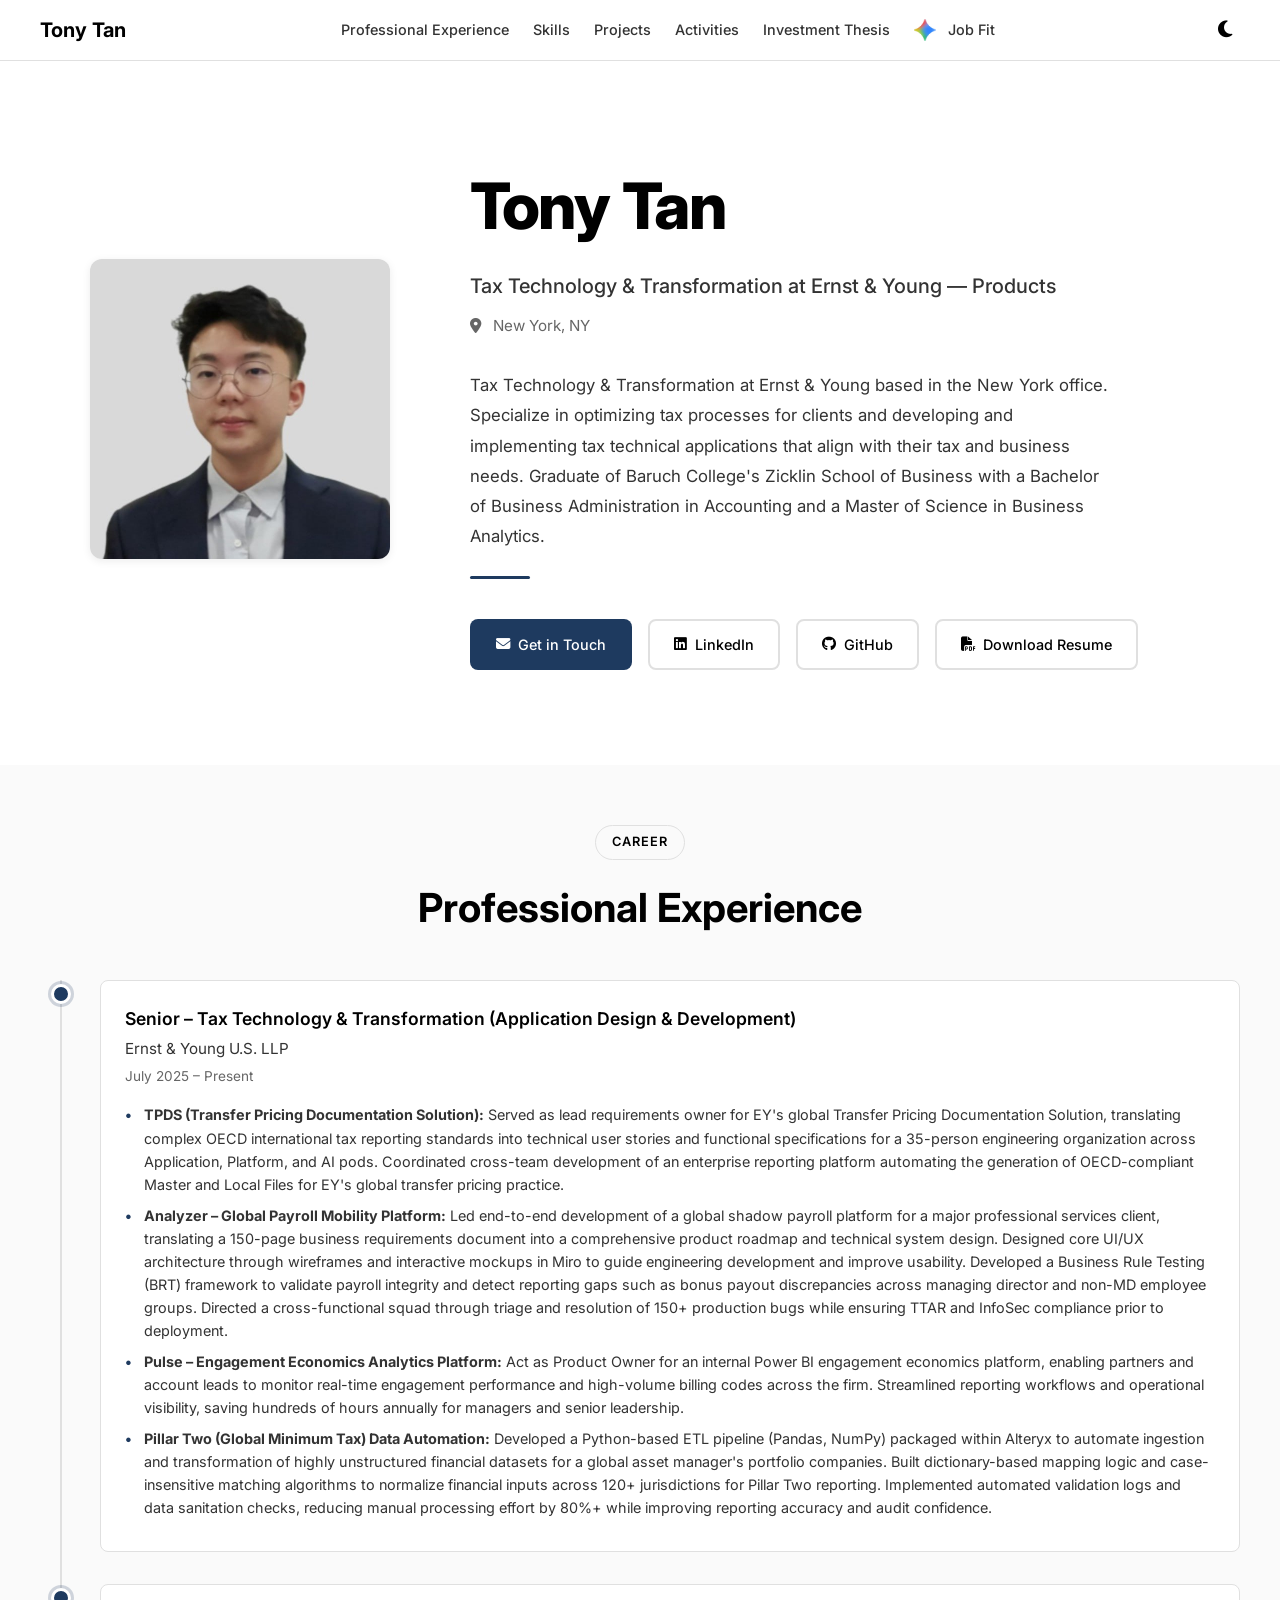
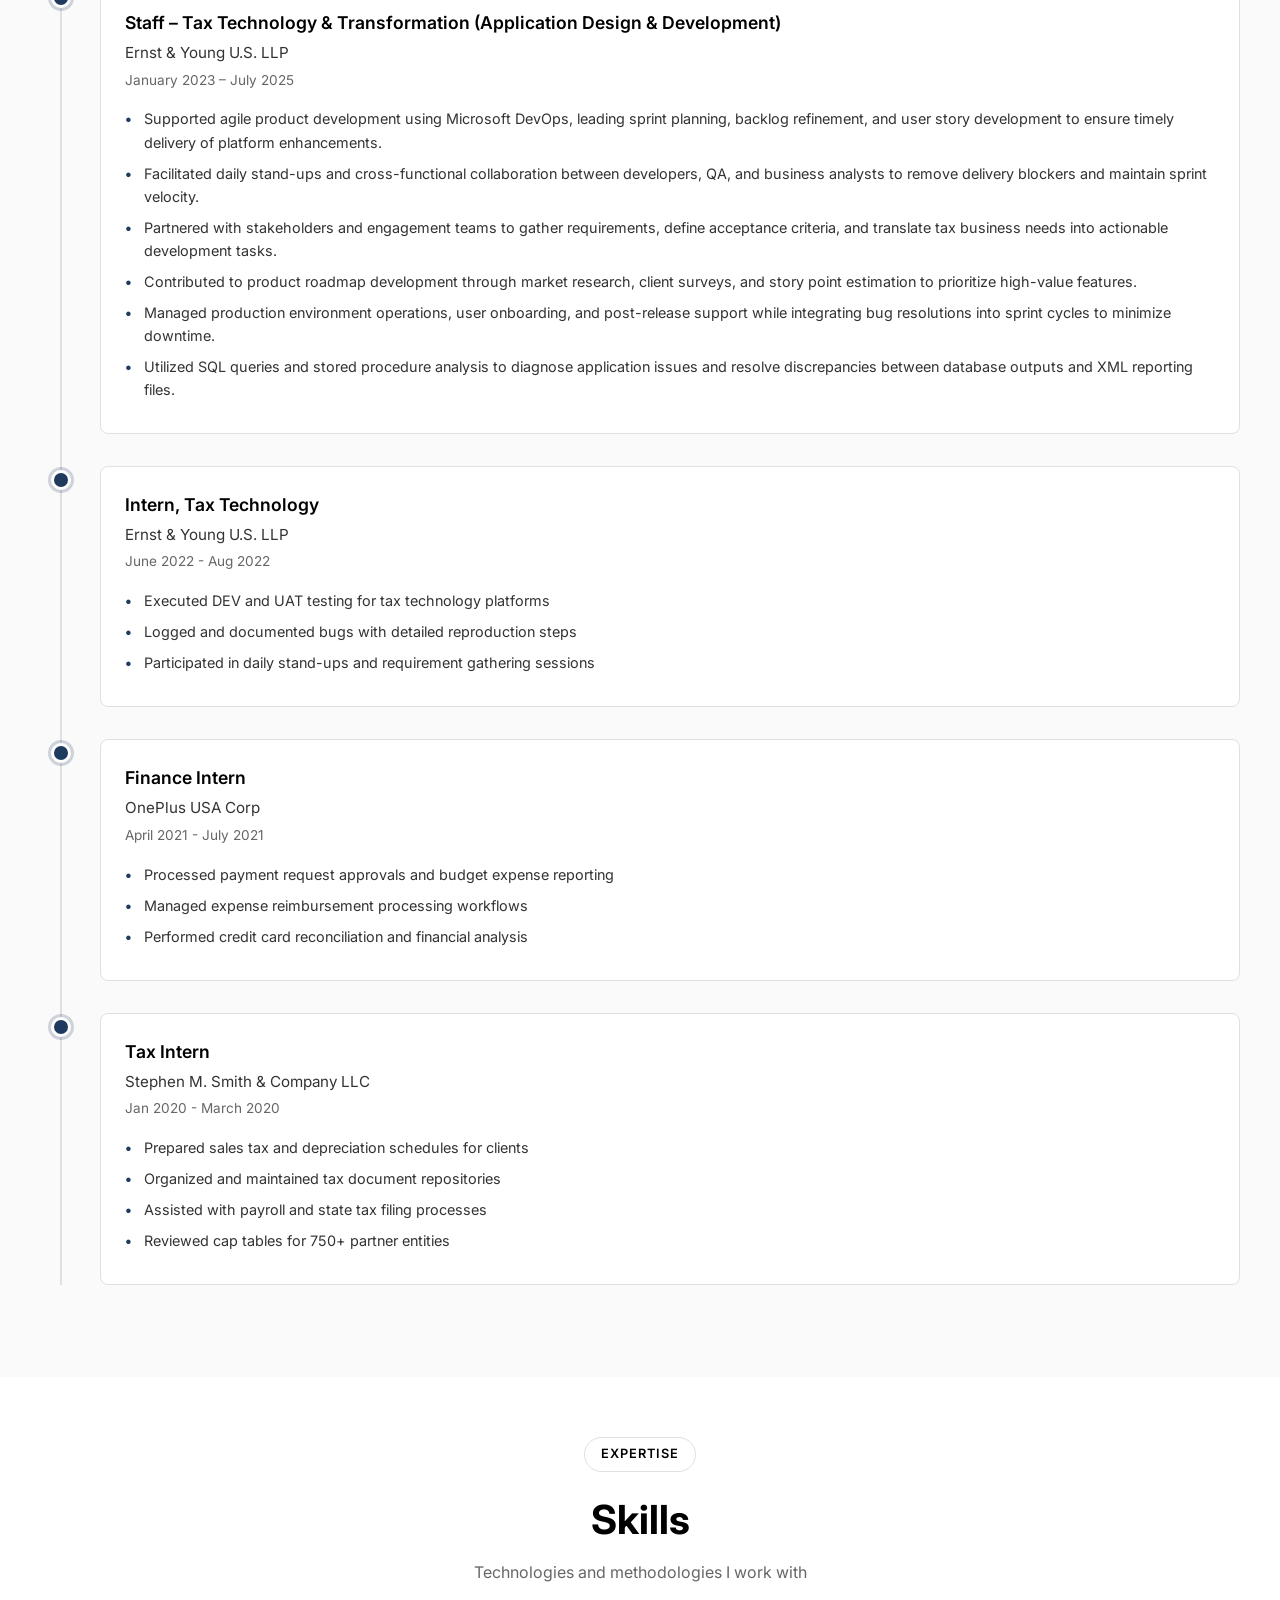
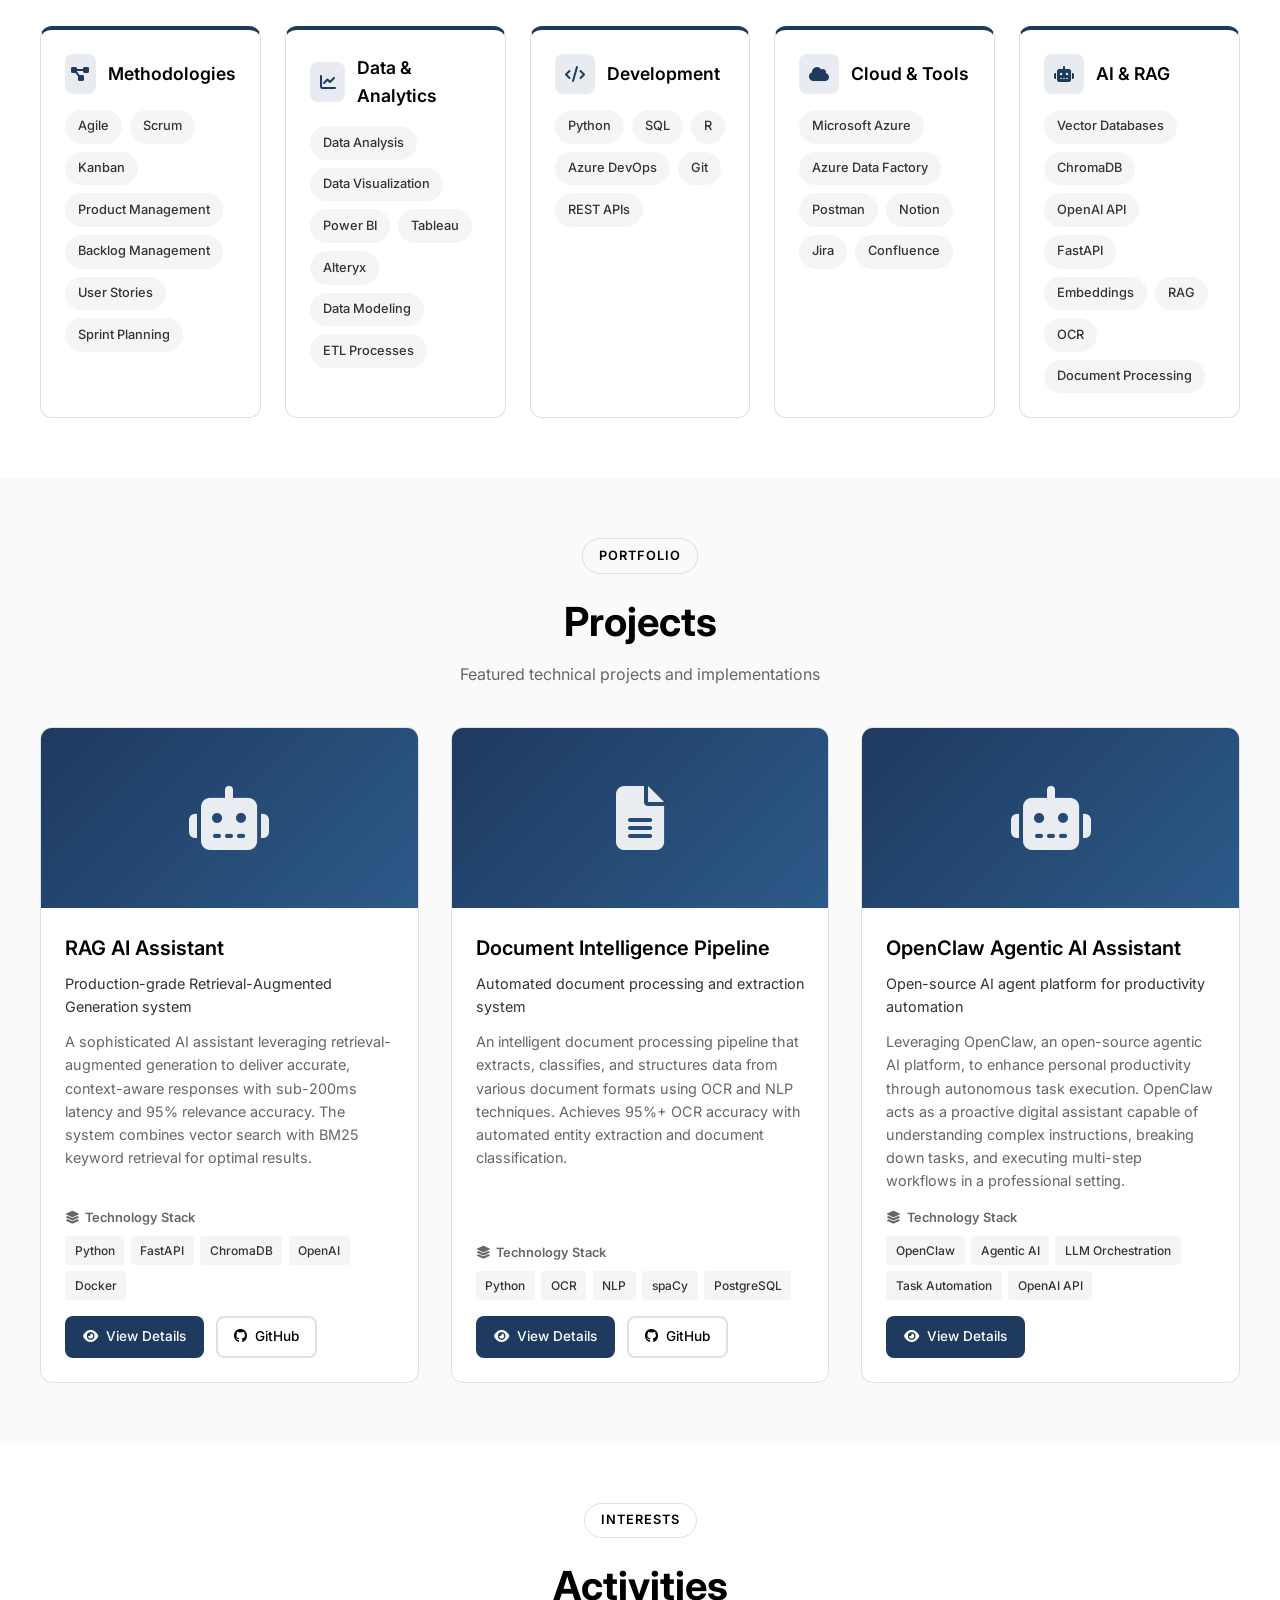
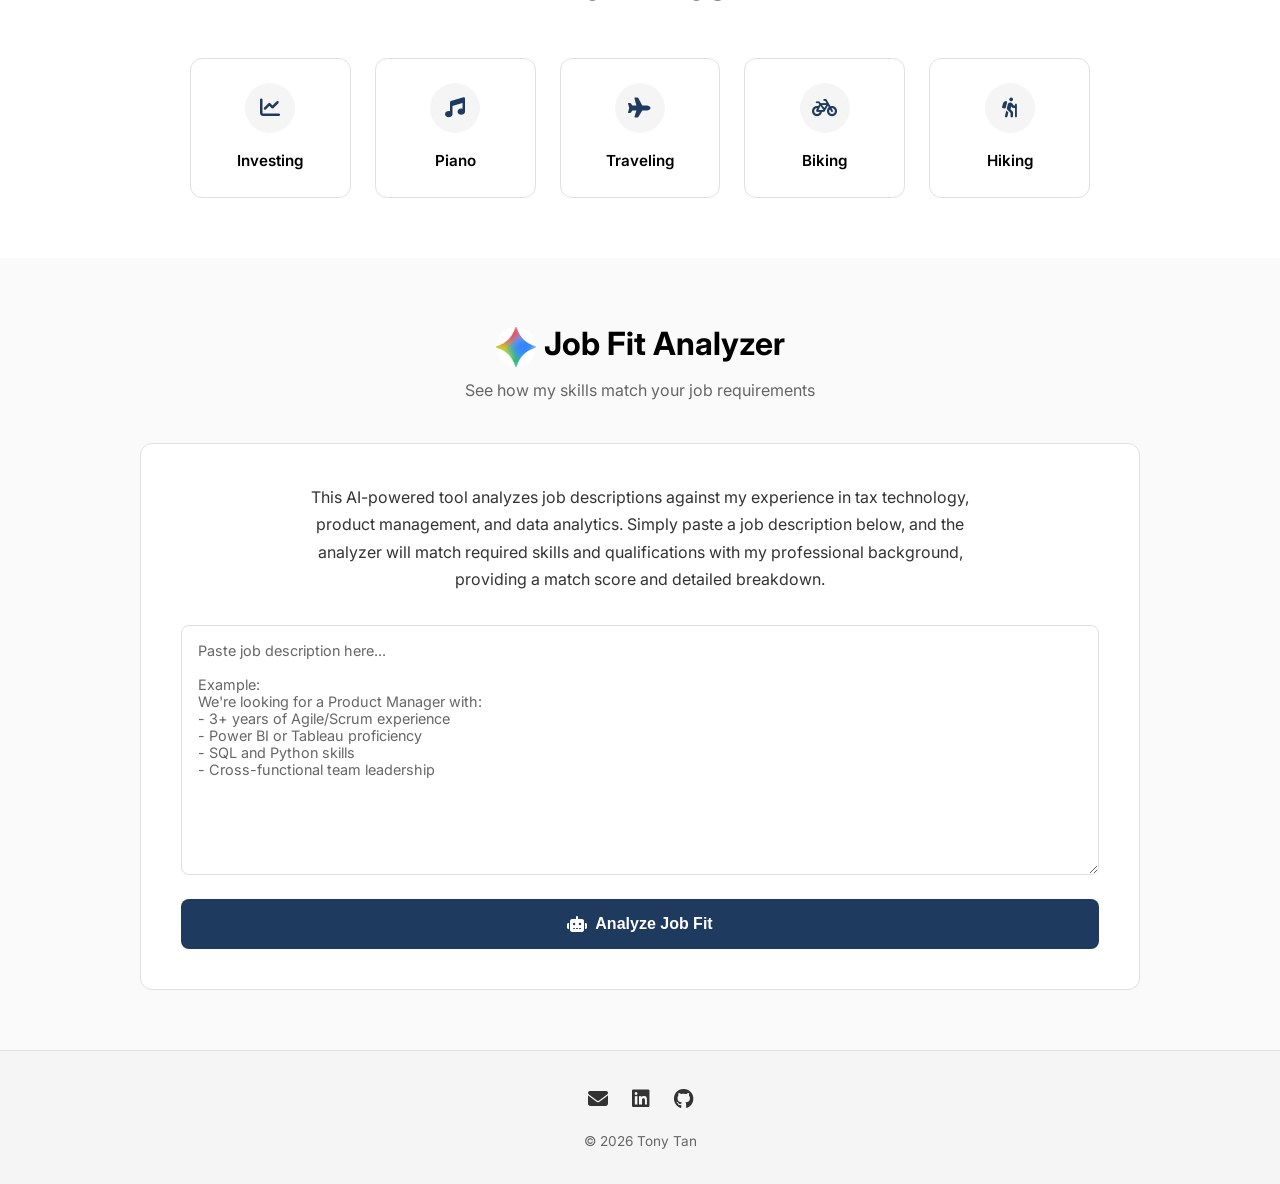
==== commit c82a01ff: "Add files via upload" ====
--- a/index.html
+++ b/index.html
@@ -16,6 +16,14 @@
   
   <!-- Styles -->
   <link rel="stylesheet" href="styles.css">
+  <!-- Google Analytics -->
+  <script async src="https://www.googletagmanager.com/gtag/js?id=G-T041DTFRMN"></script>
+  <script>
+    window.dataLayer = window.dataLayer || [];
+    function gtag(){dataLayer.push(arguments);}
+    gtag('js', new Date());
+    gtag('config', 'G-T041DTFRMN');
+  </script>
 </head>
 <body>
   <!-- Loading Screen -->
@@ -375,6 +383,38 @@
             </div>
           </div>
         </div>
+        
+        <!-- OpenClaw Agentic AI Assistant -->
+        <div class="project-card">
+          <div class="project-image" style="background: linear-gradient(135deg, #1e3a5f 0%, #2d5a8a 100%);">
+            <i class="fas fa-robot" style="font-size: 4rem; color: rgba(255,255,255,0.9);"></i>
+          </div>
+          <div class="project-content">
+            <h3 class="project-title">OpenClaw Agentic AI Assistant</h3>
+            <p class="project-subtitle">Open-source AI agent platform for productivity automation</p>
+            <p class="project-description">
+              Leveraging OpenClaw, an open-source agentic AI platform, to enhance personal productivity 
+              through autonomous task execution. OpenClaw acts as a proactive digital assistant capable 
+              of understanding complex instructions, breaking down tasks, and executing multi-step workflows 
+              in a professional setting.
+            </p>
+            <div class="tech-stack-inline">
+              <div class="tech-stack-label"><i class="fas fa-layer-group"></i> Technology Stack</div>
+              <div class="tech-stack-tags">
+                <span class="tech-tag-inline">OpenClaw</span>
+                <span class="tech-tag-inline">Agentic AI</span>
+                <span class="tech-tag-inline">LLM Orchestration</span>
+                <span class="tech-tag-inline">Task Automation</span>
+                <span class="tech-tag-inline">OpenAI API</span>
+              </div>
+            </div>
+            <div class="project-links">
+              <a href="ai-portfolio.html" class="btn btn-primary btn-sm">
+                <i class="fas fa-eye"></i> View Details
+              </a>
+            </div>
+          </div>
+        </div>
       </div>
     </div>
   </section>
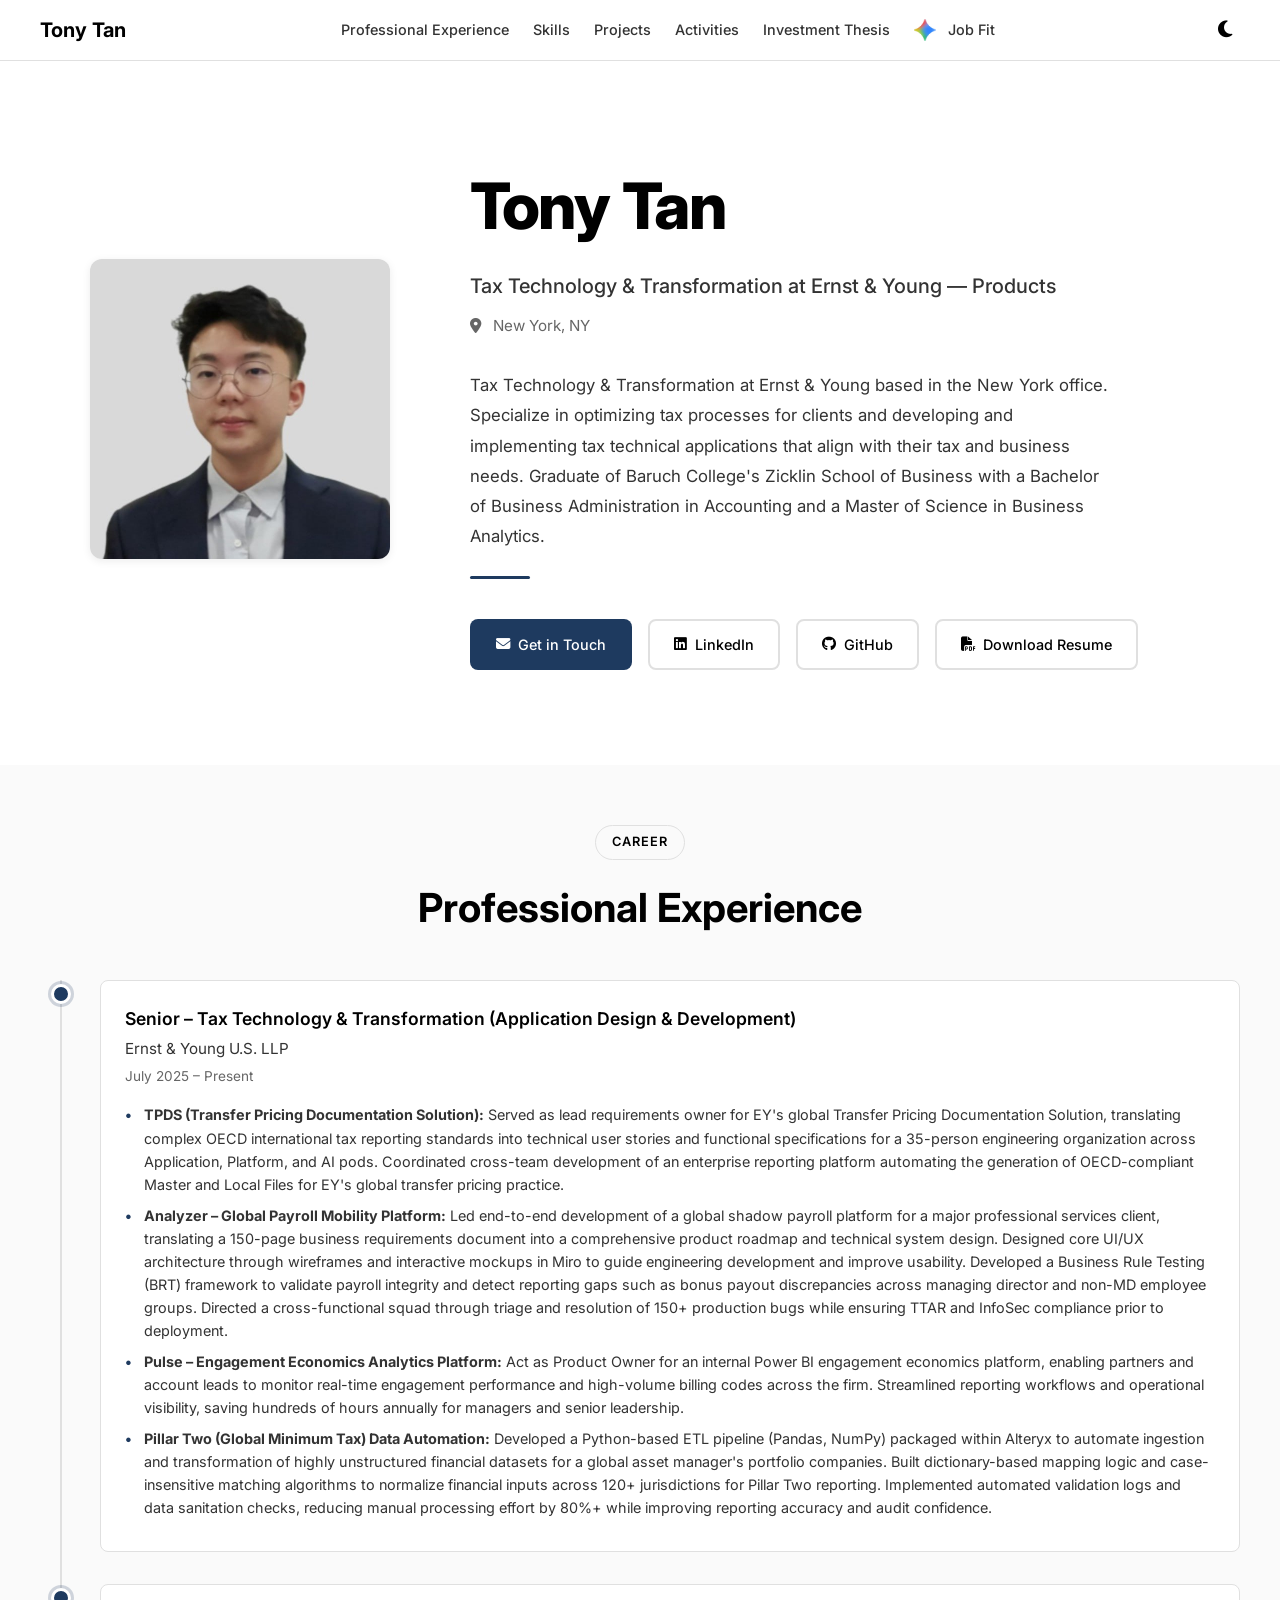
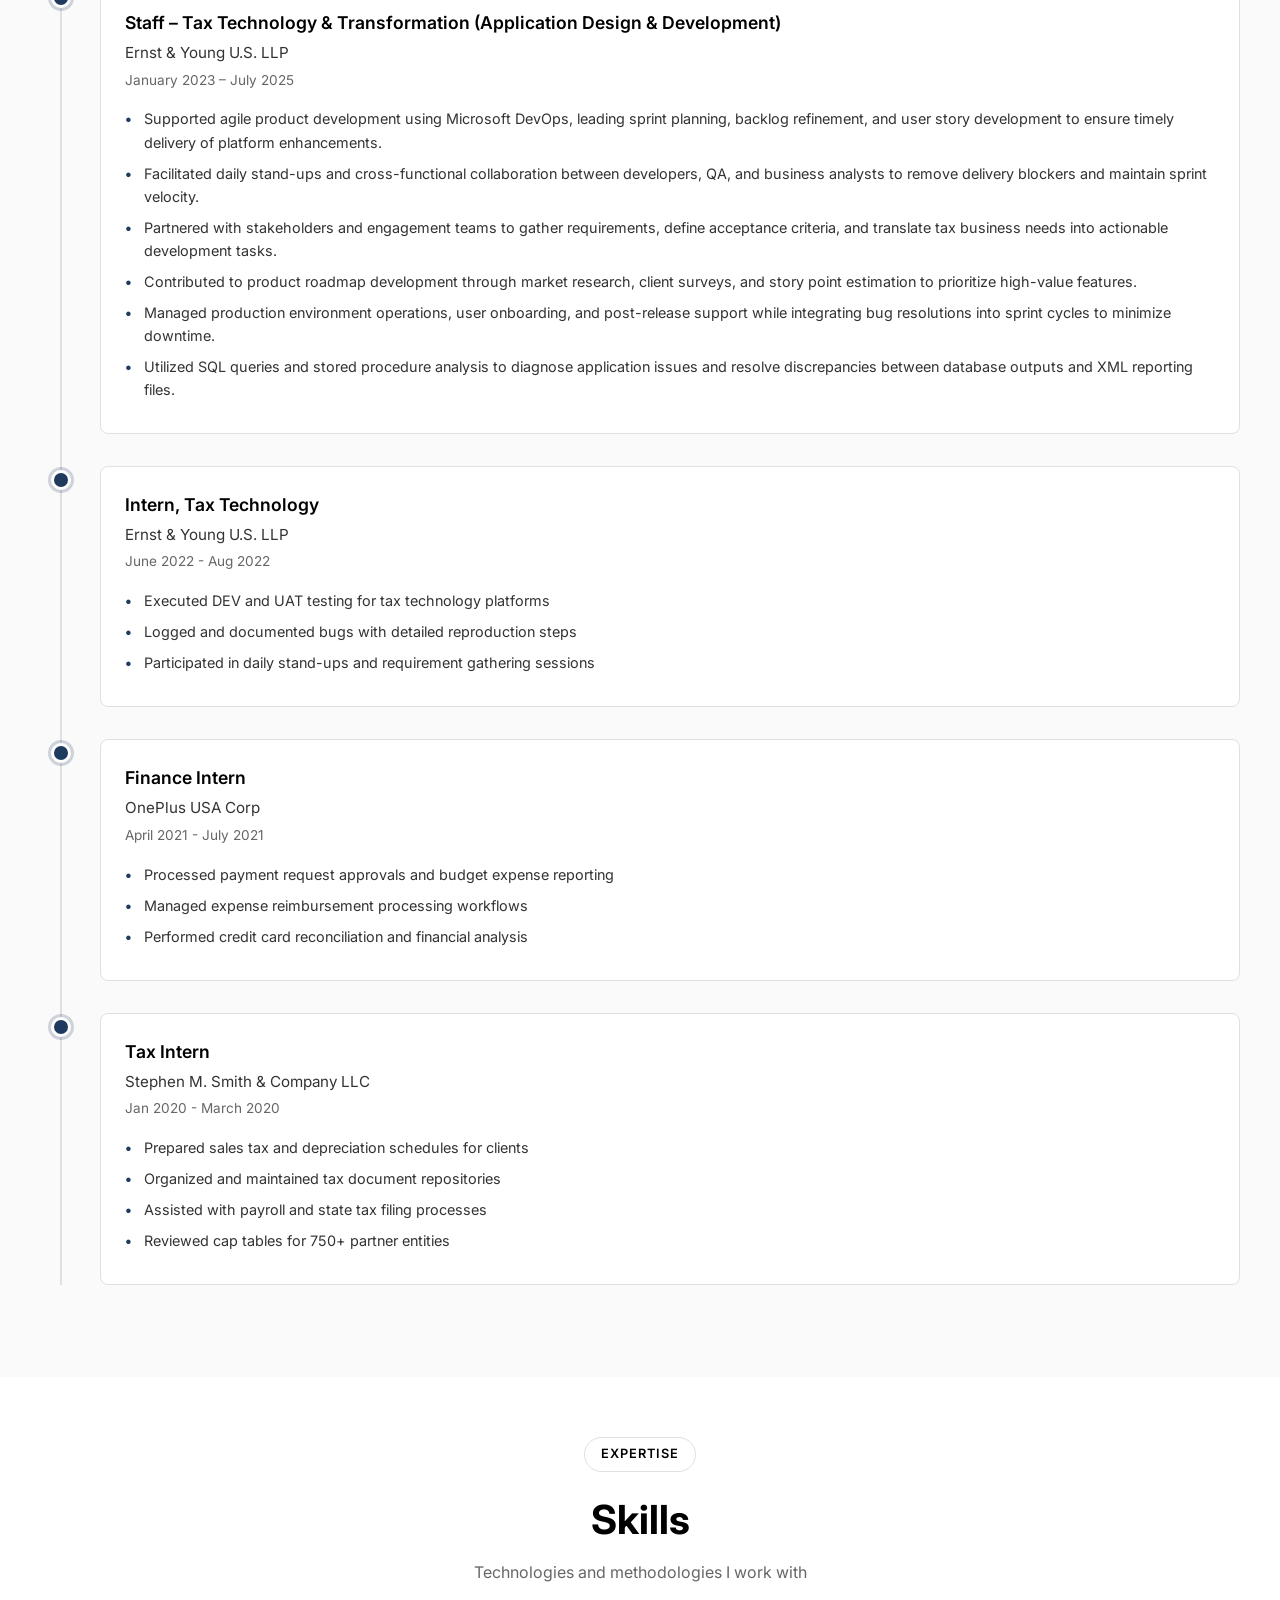
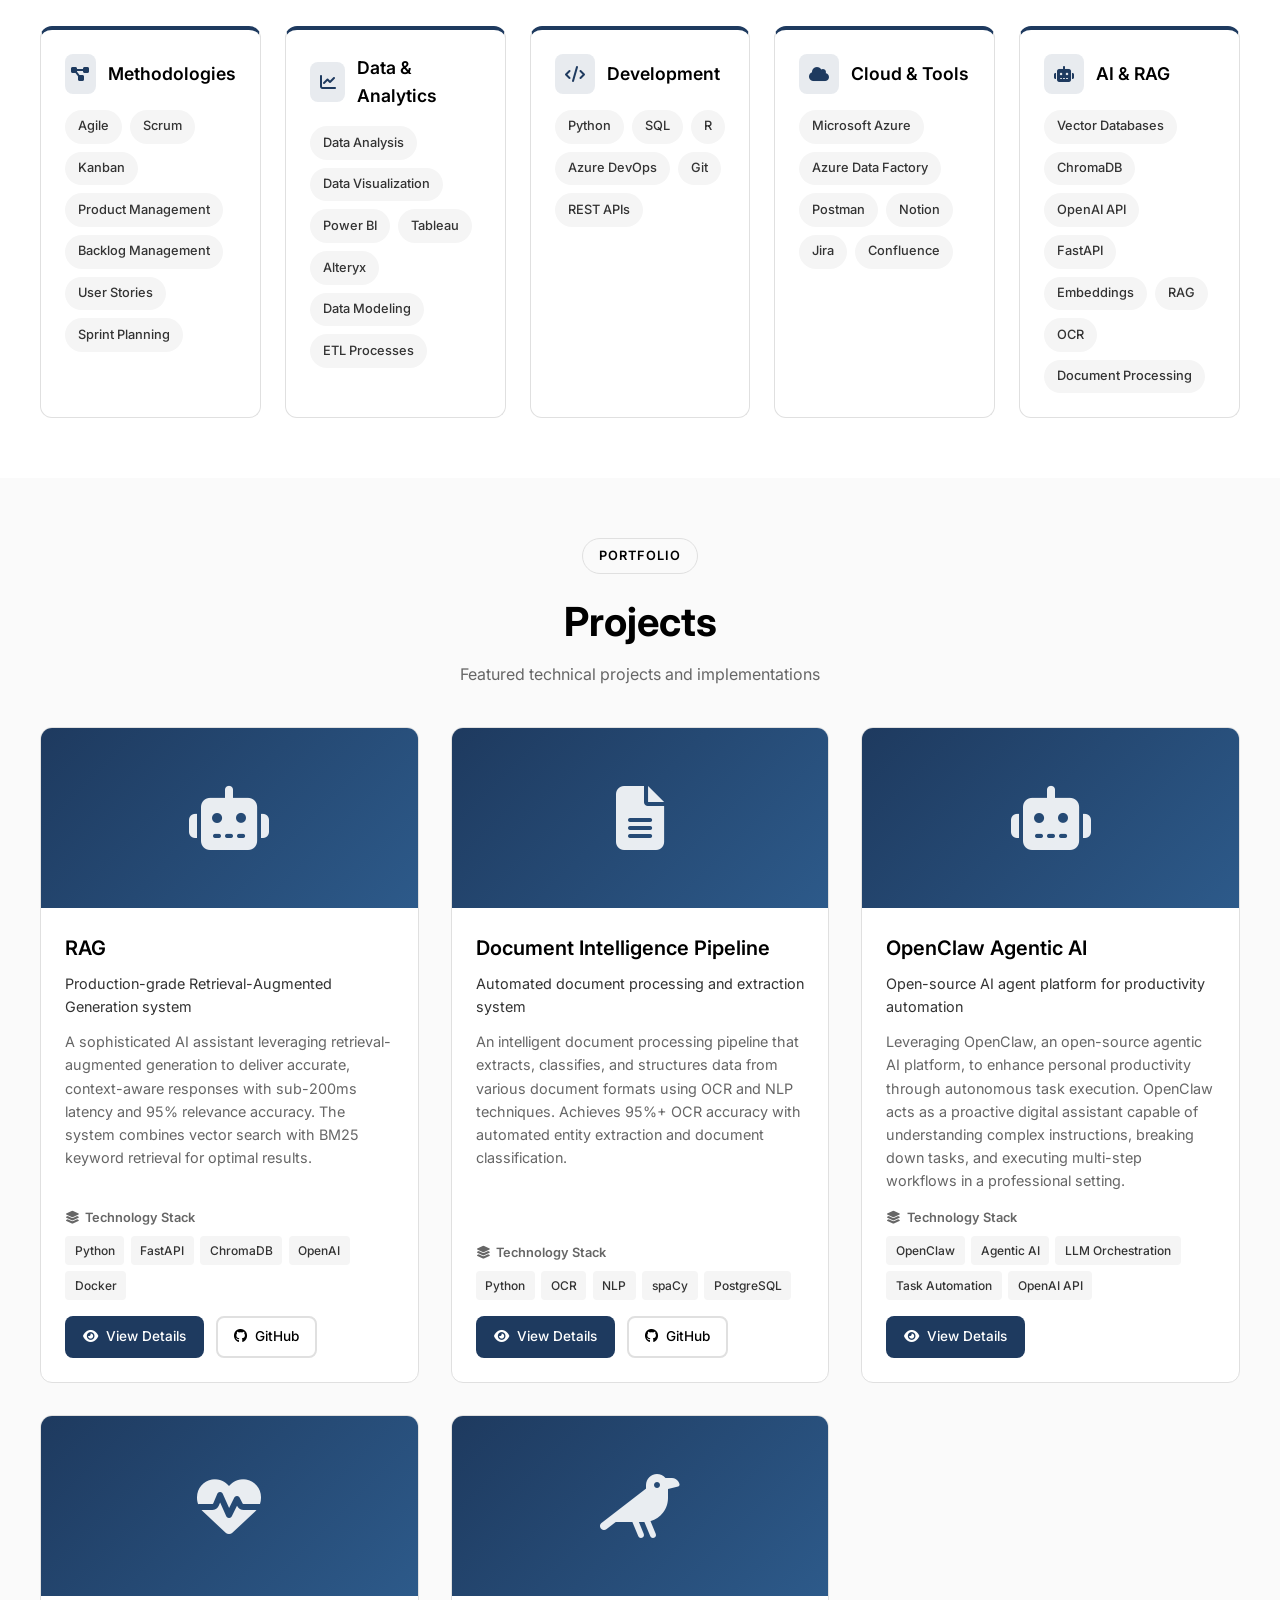
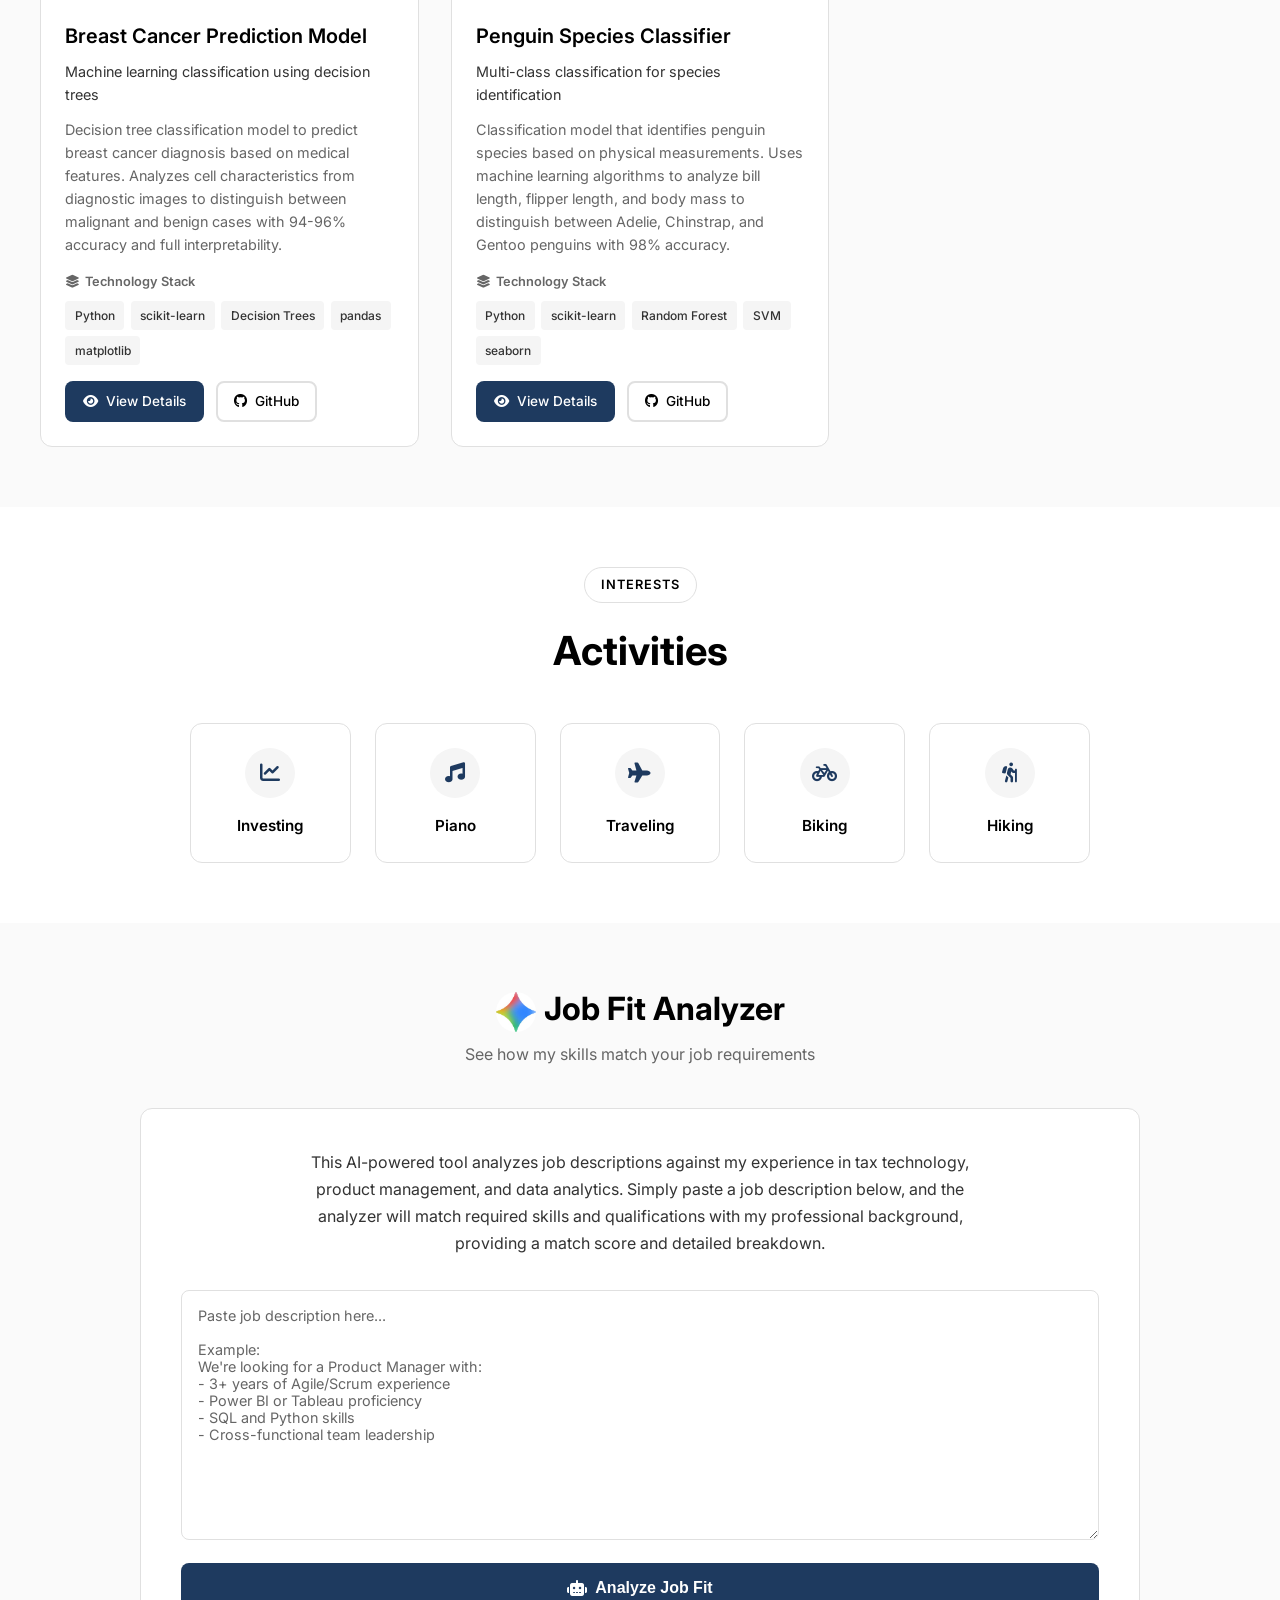
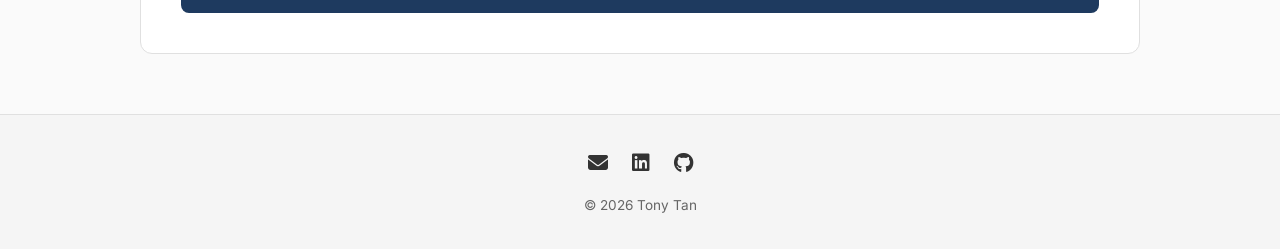
==== commit afa97509: "Add files via upload" ====
--- a/index.html
+++ b/index.html
@@ -316,13 +316,13 @@
     
     <div class="projects-container">
       <div class="projects-grid">
-        <!-- RAG AI Assistant -->
+        <!-- RAG -->
         <div class="project-card">
           <div class="project-image project-image-rag" style="background: linear-gradient(135deg, #1e3a5f 0%, #2d5a8a 100%);">
             <i class="fas fa-robot" style="font-size: 4rem; color: rgba(255,255,255,0.9);"></i>
           </div>
           <div class="project-content">
-            <h3 class="project-title">RAG AI Assistant</h3>
+            <h3 class="project-title">RAG</h3>
             <p class="project-subtitle">Production-grade Retrieval-Augmented Generation system</p>
             <p class="project-description">
               A sophisticated AI assistant leveraging retrieval-augmented generation to deliver 
@@ -384,13 +384,13 @@
           </div>
         </div>
         
-        <!-- OpenClaw Agentic AI Assistant -->
+        <!-- OpenClaw Agentic AI -->
         <div class="project-card">
           <div class="project-image" style="background: linear-gradient(135deg, #1e3a5f 0%, #2d5a8a 100%);">
             <i class="fas fa-robot" style="font-size: 4rem; color: rgba(255,255,255,0.9);"></i>
           </div>
           <div class="project-content">
-            <h3 class="project-title">OpenClaw Agentic AI Assistant</h3>
+            <h3 class="project-title">OpenClaw Agentic AI</h3>
             <p class="project-subtitle">Open-source AI agent platform for productivity automation</p>
             <p class="project-description">
               Leveraging OpenClaw, an open-source agentic AI platform, to enhance personal productivity 
@@ -415,6 +415,74 @@
             </div>
           </div>
         </div>
+        
+        <!-- Breast Cancer Prediction -->
+        <div class="project-card">
+          <div class="project-image" style="background: linear-gradient(135deg, #1e3a5f 0%, #2d5a8a 100%);">
+            <i class="fas fa-heartbeat" style="font-size: 4rem; color: rgba(255,255,255,0.9);"></i>
+          </div>
+          <div class="project-content">
+            <h3 class="project-title">Breast Cancer Prediction Model</h3>
+            <p class="project-subtitle">Machine learning classification using decision trees</p>
+            <p class="project-description">
+              Decision tree classification model to predict breast cancer diagnosis based on medical features. 
+              Analyzes cell characteristics from diagnostic images to distinguish between malignant and benign 
+              cases with 94-96% accuracy and full interpretability.
+            </p>
+            <div class="tech-stack-inline">
+              <div class="tech-stack-label"><i class="fas fa-layer-group"></i> Technology Stack</div>
+              <div class="tech-stack-tags">
+                <span class="tech-tag-inline">Python</span>
+                <span class="tech-tag-inline">scikit-learn</span>
+                <span class="tech-tag-inline">Decision Trees</span>
+                <span class="tech-tag-inline">pandas</span>
+                <span class="tech-tag-inline">matplotlib</span>
+              </div>
+            </div>
+            <div class="project-links">
+              <a href="breast-cancer-prediction.html" class="btn btn-primary btn-sm">
+                <i class="fas fa-eye"></i> View Details
+              </a>
+              <a href="https://github.com/TonyTan12/breast-cancer-prediction" target="_blank" class="btn btn-outline btn-sm">
+                <i class="fab fa-github"></i> GitHub
+              </a>
+            </div>
+          </div>
+        </div>
+        
+        <!-- Penguin Species Classifier -->
+        <div class="project-card">
+          <div class="project-image" style="background: linear-gradient(135deg, #1e3a5f 0%, #2d5a8a 100%);">
+            <i class="fas fa-crow" style="font-size: 4rem; color: rgba(255,255,255,0.9);"></i>
+          </div>
+          <div class="project-content">
+            <h3 class="project-title">Penguin Species Classifier</h3>
+            <p class="project-subtitle">Multi-class classification for species identification</p>
+            <p class="project-description">
+              Classification model that identifies penguin species based on physical measurements. 
+              Uses machine learning algorithms to analyze bill length, flipper length, and body mass 
+              to distinguish between Adelie, Chinstrap, and Gentoo penguins with 98% accuracy.
+            </p>
+            <div class="tech-stack-inline">
+              <div class="tech-stack-label"><i class="fas fa-layer-group"></i> Technology Stack</div>
+              <div class="tech-stack-tags">
+                <span class="tech-tag-inline">Python</span>
+                <span class="tech-tag-inline">scikit-learn</span>
+                <span class="tech-tag-inline">Random Forest</span>
+                <span class="tech-tag-inline">SVM</span>
+                <span class="tech-tag-inline">seaborn</span>
+              </div>
+            </div>
+            <div class="project-links">
+              <a href="penguin-classifier.html" class="btn btn-primary btn-sm">
+                <i class="fas fa-eye"></i> View Details
+              </a>
+              <a href="https://github.com/TonyTan12/penguin-classification" target="_blank" class="btn btn-outline btn-sm">
+                <i class="fab fa-github"></i> GitHub
+              </a>
+            </div>
+          </div>
+        </div>
       </div>
     </div>
   </section>
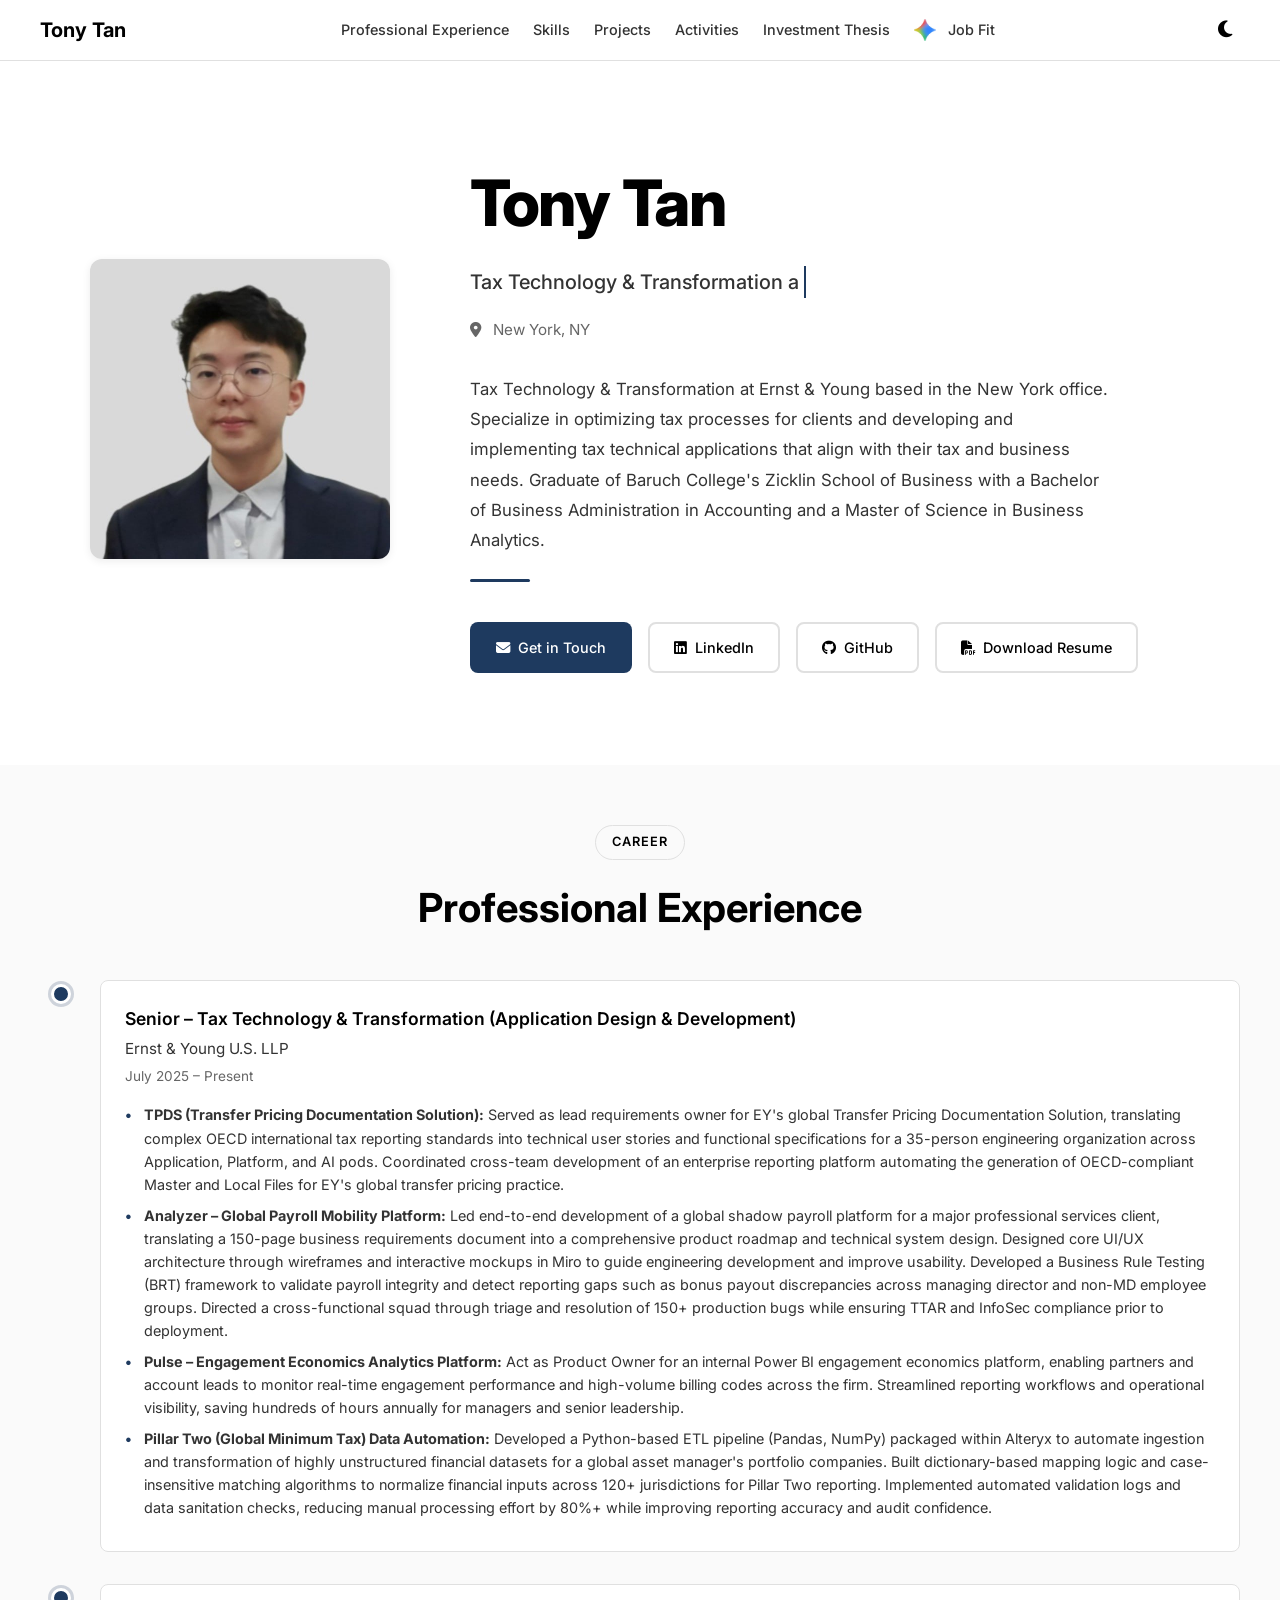
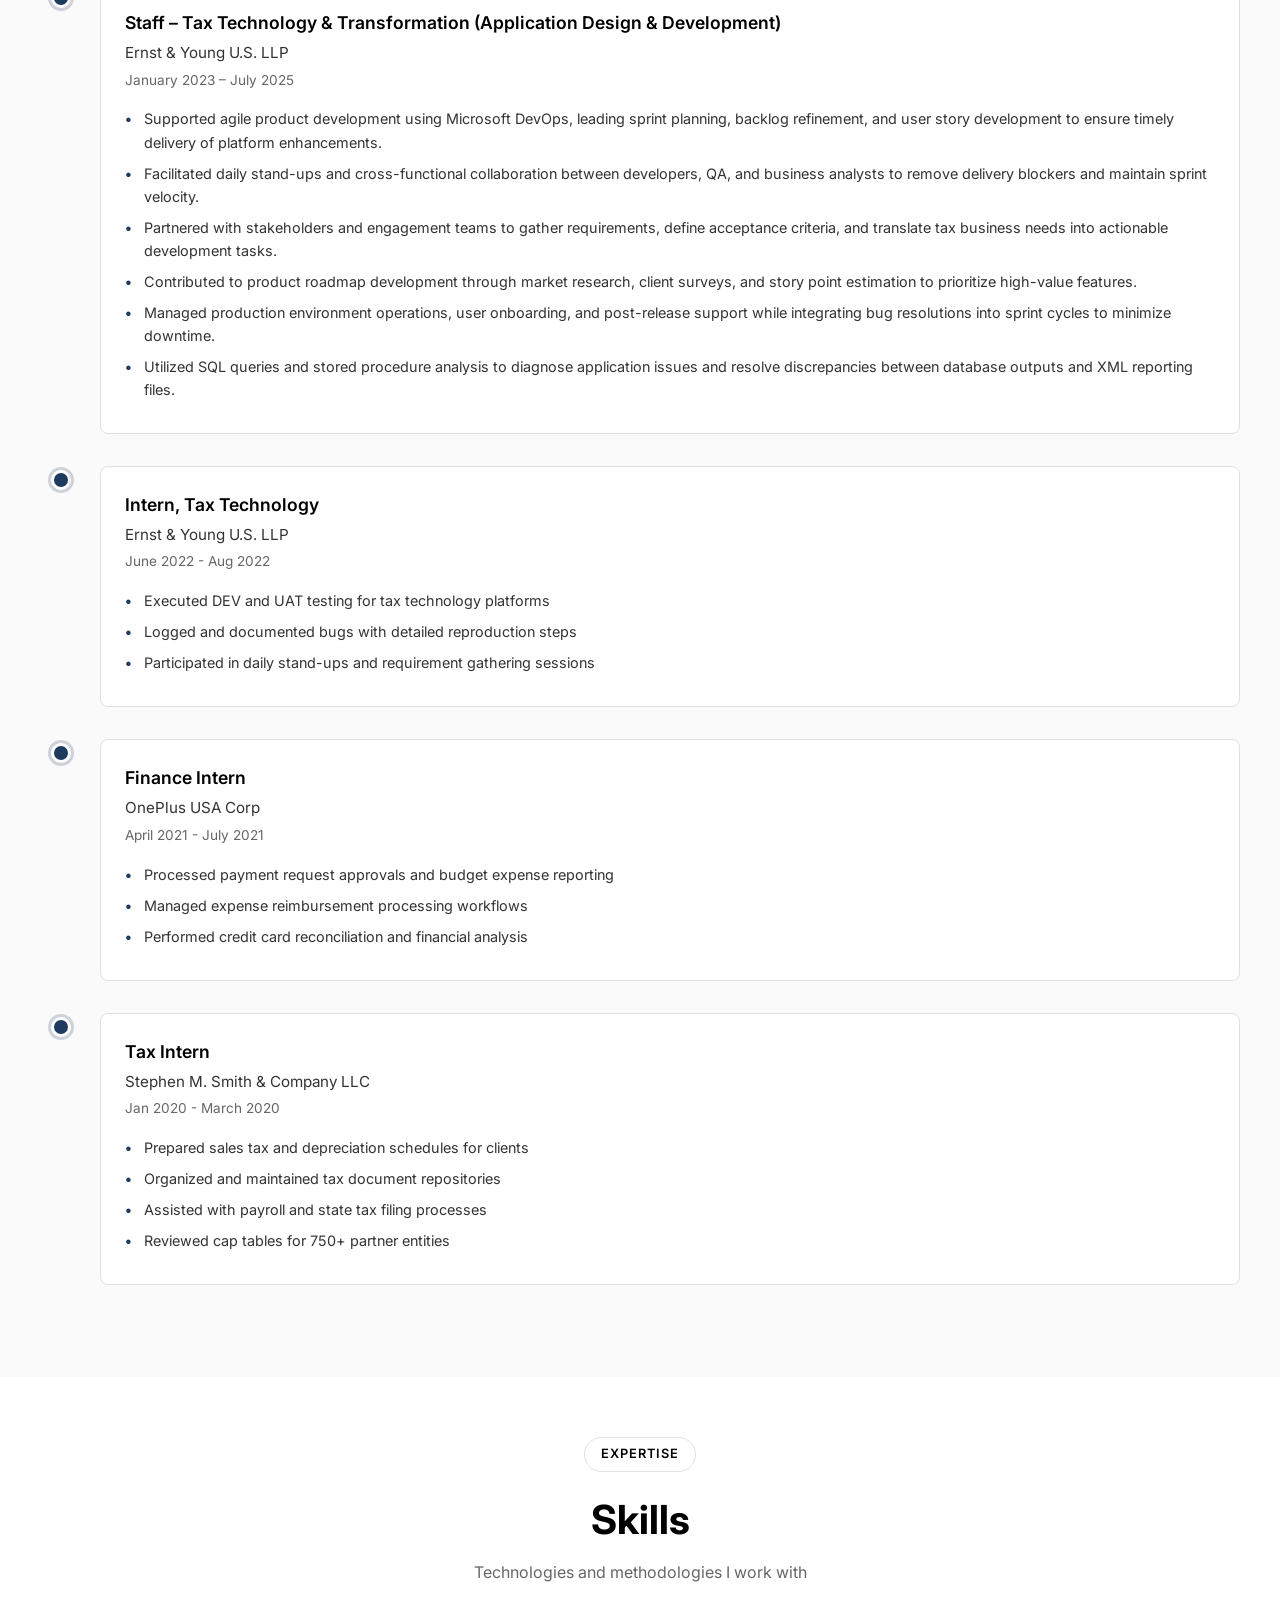
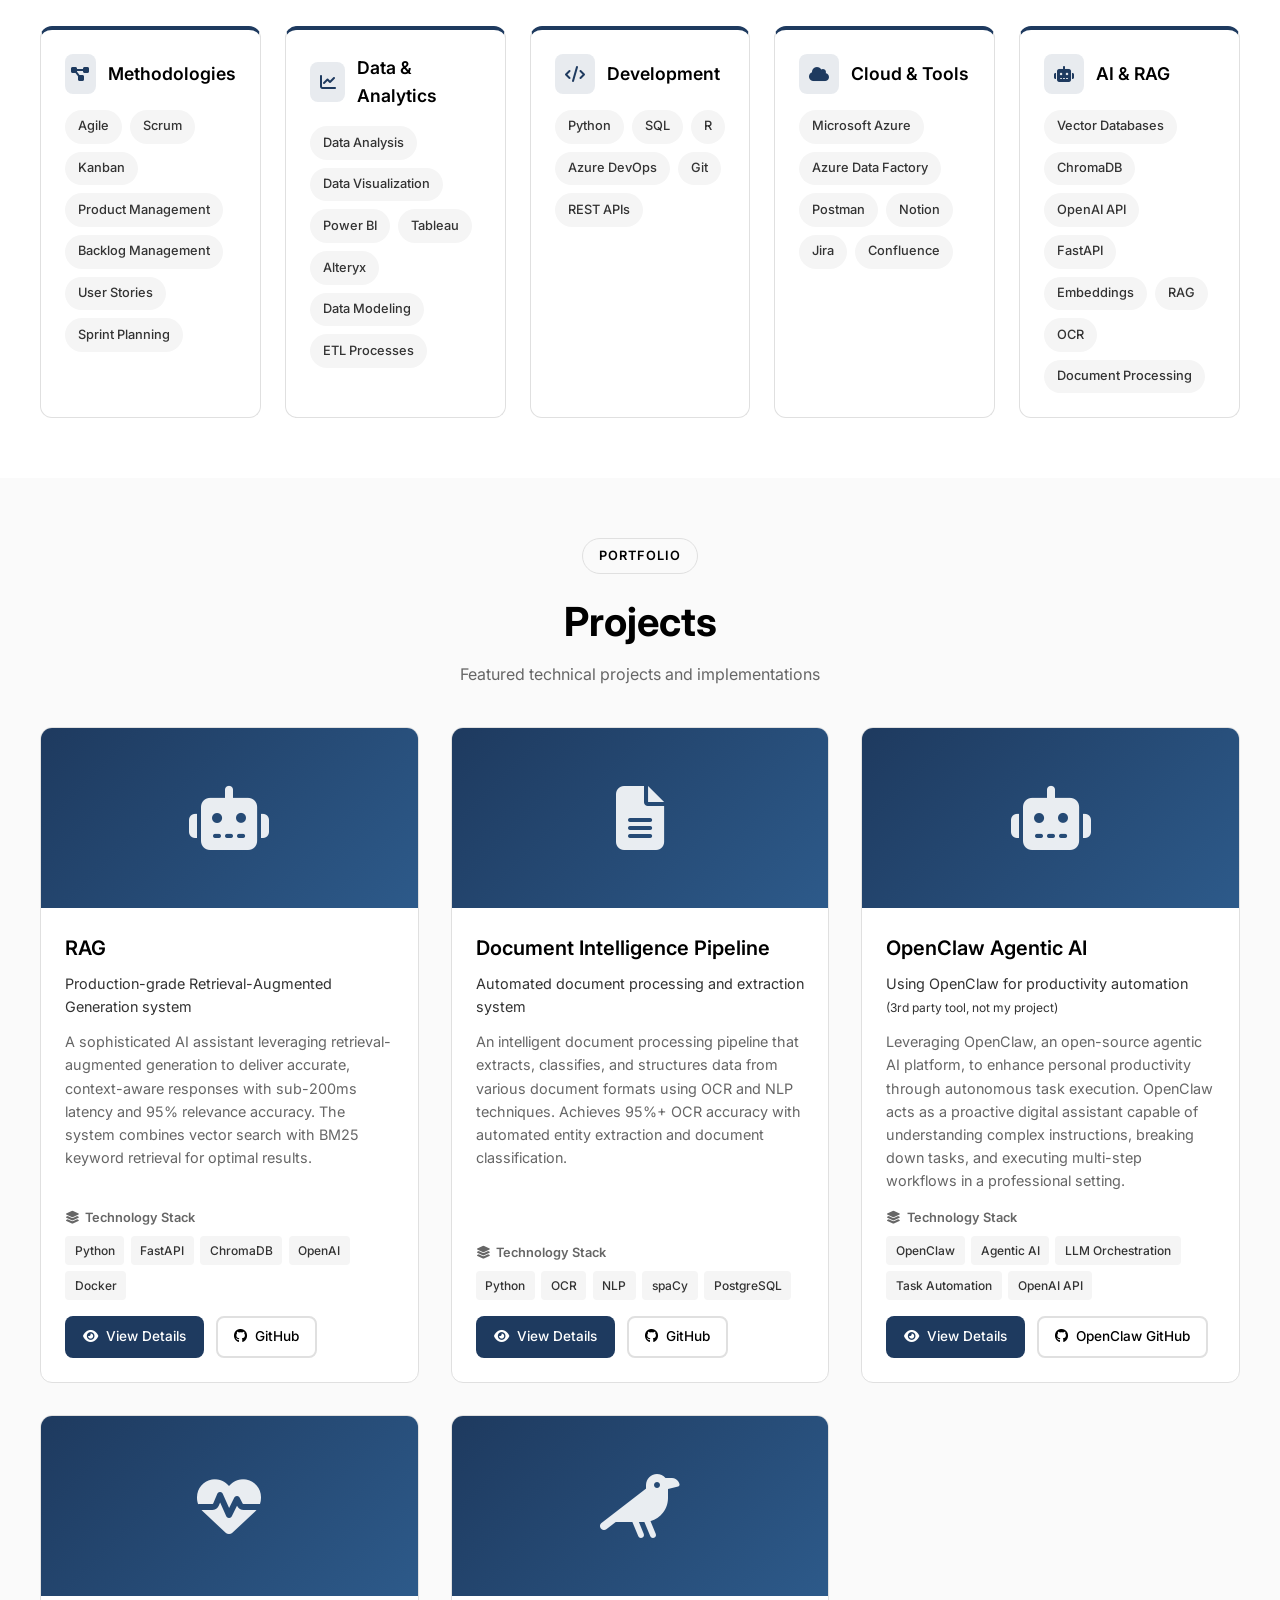
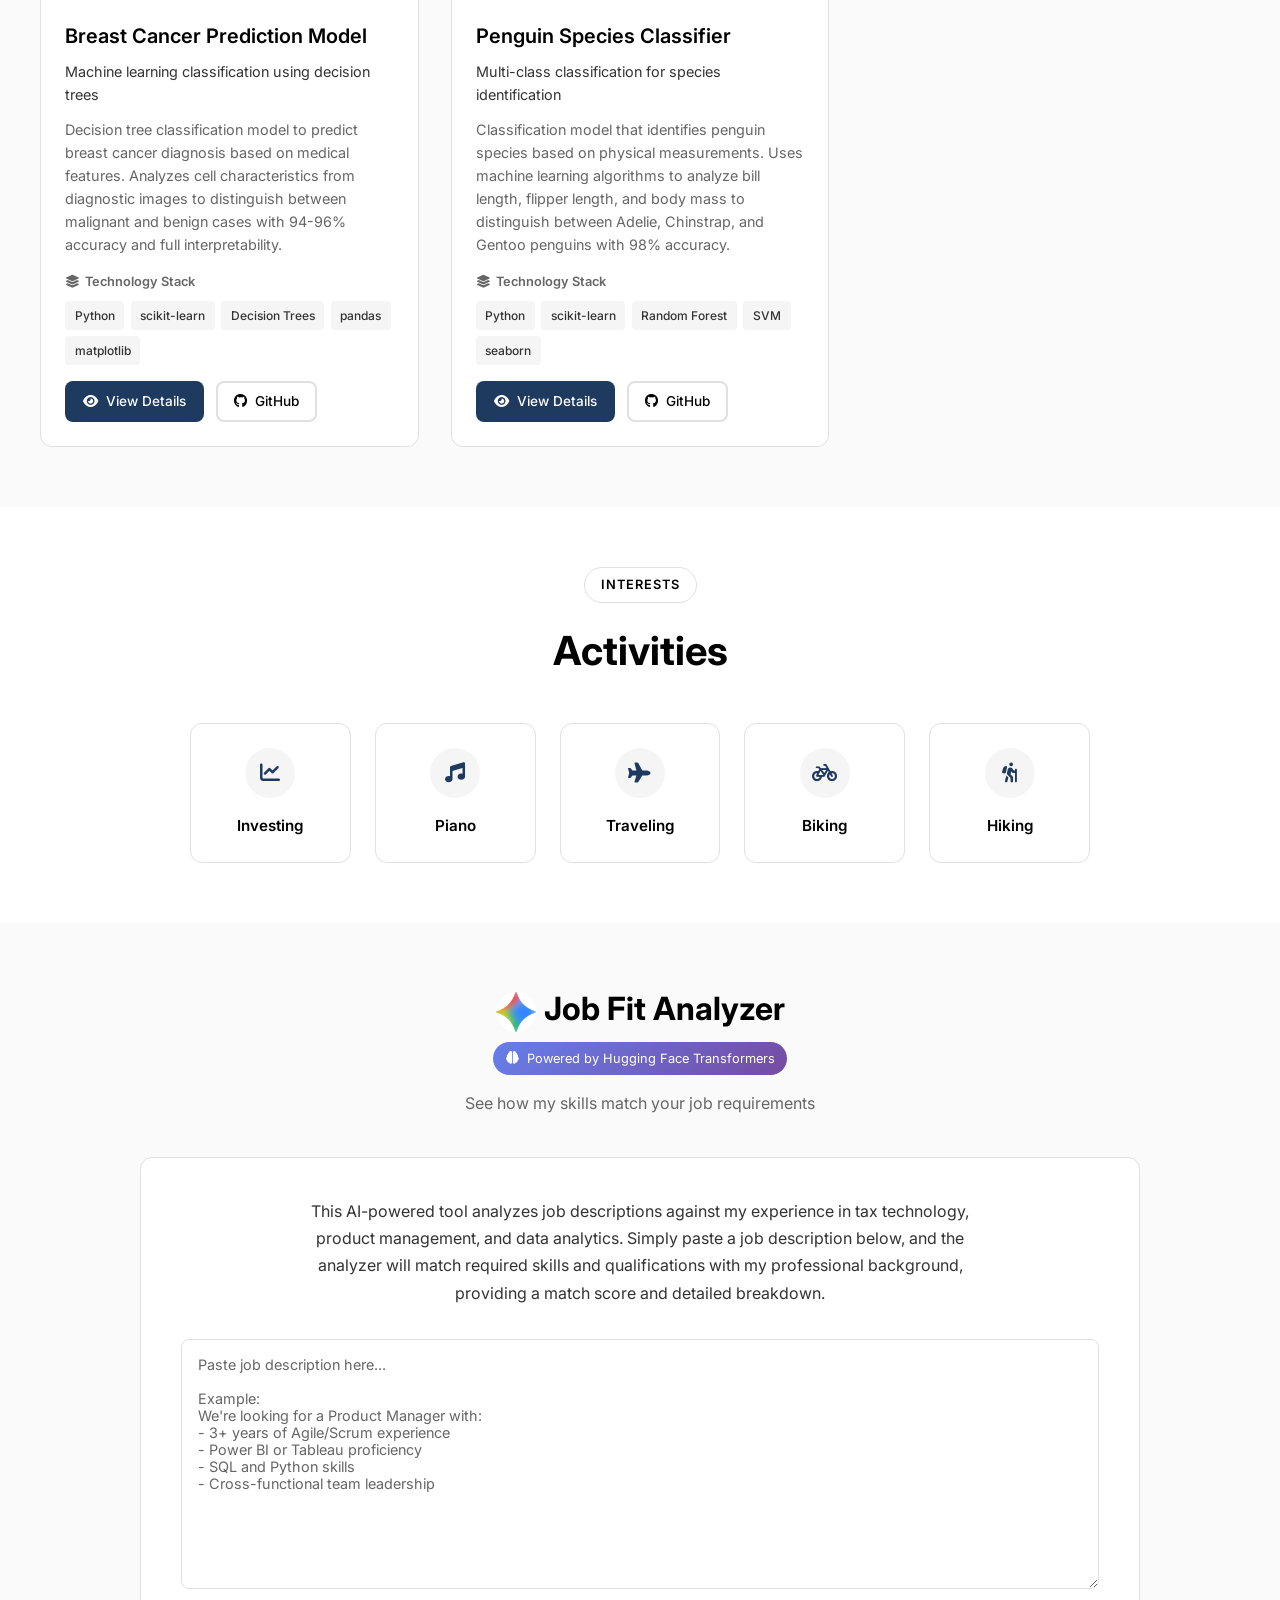
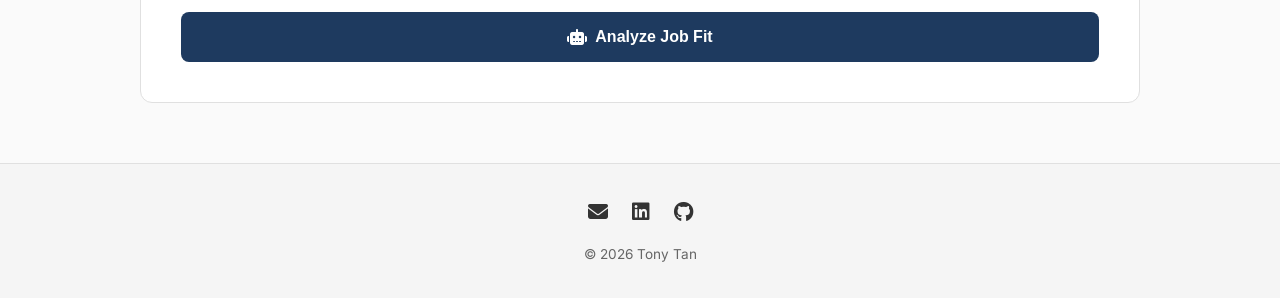
==== commit 22c7d884: "Add files via upload" ====
--- a/index.html
+++ b/index.html
@@ -391,7 +391,7 @@
           </div>
           <div class="project-content">
             <h3 class="project-title">OpenClaw Agentic AI</h3>
-            <p class="project-subtitle">Open-source AI agent platform for productivity automation</p>
+            <p class="project-subtitle">Using OpenClaw for productivity automation <small style="color: var(--text-secondary);">(3rd party tool, not my project)</small></p>
             <p class="project-description">
               Leveraging OpenClaw, an open-source agentic AI platform, to enhance personal productivity 
               through autonomous task execution. OpenClaw acts as a proactive digital assistant capable 
@@ -411,6 +411,9 @@
             <div class="project-links">
               <a href="ai-portfolio.html" class="btn btn-primary btn-sm">
                 <i class="fas fa-eye"></i> View Details
+              </a>
+              <a href="https://github.com/openclaw/openclaw" target="_blank" class="btn btn-outline btn-sm">
+                <i class="fab fa-github"></i> OpenClaw GitHub
               </a>
             </div>
           </div>
@@ -538,7 +541,13 @@
   <section class="section section-alt" id="analyzer">
     <div class="section-header">
       <h2 class="section-title"><img src="ai-icon.jpg" alt="AI" style="width: 40px; height: 40px; margin-right: 0.5rem; vertical-align: middle; border-radius: 50%;">Job Fit Analyzer</h2>
-      <p class="section-subtitle">See how my skills match your job requirements</p>
+      <div style="margin-top: 0.5rem;">
+        <span style="display: inline-flex; align-items: center; gap: 0.5rem; padding: 0.4rem 0.8rem; background: linear-gradient(135deg, #667eea 0%, #764ba2 100%); border-radius: 20px; color: white; font-size: 0.8rem;">
+          <i class="fas fa-brain"></i>
+          <span>Powered by Hugging Face Transformers</span>
+        </span>
+      </div>
+      <p class="section-subtitle" style="margin-top: 1rem;">See how my skills match your job requirements</p>
     </div>
     
     <div class="analyzer-container">
@@ -598,4 +607,4 @@
   <!-- Scripts -->
   <script src="script.js"></script>
 </body>
-</html>
+</html>
--- a/styles.css
+++ b/styles.css
@@ -1178,3 +1178,223 @@
 .performance-table td {
   color: var(--text-secondary);
 }
+
+
+/* ============================================
+   BACK TO TOP BUTTON
+   ============================================ */
+.back-to-top {
+  position: fixed;
+  bottom: 2rem;
+  right: 2rem;
+  width: 50px;
+  height: 50px;
+  border-radius: 50%;
+  background: var(--accent-primary);
+  color: white;
+  border: none;
+  cursor: pointer;
+  opacity: 0;
+  visibility: hidden;
+  transition: all 0.3s ease;
+  z-index: 999;
+  display: flex;
+  align-items: center;
+  justify-content: center;
+  font-size: 1.2rem;
+  box-shadow: 0 4px 12px rgba(0,0,0,0.15);
+}
+
+.back-to-top.visible {
+  opacity: 1;
+  visibility: visible;
+}
+
+.back-to-top:hover {
+  transform: translateY(-3px);
+  box-shadow: 0 6px 20px rgba(0,0,0,0.2);
+}
+
+/* ============================================
+   PROJECT CARD HOVER EFFECTS
+   ============================================ */
+.project-card {
+  transition: transform 0.3s ease, box-shadow 0.3s ease;
+}
+
+.project-card:hover {
+  transform: translateY(-8px);
+  box-shadow: var(--shadow-hover);
+}
+
+/* ============================================
+   STICKY NAVIGATION
+   ============================================ */
+.navbar.scrolled {
+  position: fixed;
+  top: 0;
+  left: 0;
+  right: 0;
+  background: var(--bg-primary);
+  box-shadow: var(--shadow);
+  z-index: 1000;
+  animation: slideDown 0.3s ease;
+}
+
+@keyframes slideDown {
+  from {
+    transform: translateY(-100%);
+  }
+  to {
+    transform: translateY(0);
+  }
+}
+
+.navbar.scrolled .nav-logo {
+  font-size: 1.3rem;
+}
+
+/* ============================================
+   MOBILE MENU ANIMATION
+   ============================================ */
+.nav-links {
+  transition: transform 0.3s ease, opacity 0.3s ease;
+}
+
+.nav-links.active {
+  animation: slideIn 0.3s ease;
+}
+
+@keyframes slideIn {
+  from {
+    transform: translateX(100%);
+    opacity: 0;
+  }
+  to {
+    transform: translateX(0);
+    opacity: 1;
+  }
+}
+
+.mobile-menu-overlay {
+  display: none;
+  position: fixed;
+  top: 0;
+  left: 0;
+  right: 0;
+  bottom: 0;
+  background: rgba(0,0,0,0.5);
+  z-index: 998;
+}
+
+.mobile-menu-overlay.active {
+  display: block;
+}
+
+/* ============================================
+   HERO SECTION ANIMATIONS
+   ============================================ */
+.hero-content > * {
+  animation: fadeInUp 0.6s ease forwards;
+}
+
+.hero-content > *:nth-child(1) { animation-delay: 0.1s; }
+.hero-content > *:nth-child(2) { animation-delay: 0.2s; }
+.hero-content > *:nth-child(3) { animation-delay: 0.3s; }
+.hero-content > *:nth-child(4) { animation-delay: 0.4s; }
+.hero-content > *:nth-child(5) { animation-delay: 0.5s; }
+
+@keyframes fadeInUp {
+  from {
+    opacity: 0;
+    transform: translateY(20px);
+  }
+  to {
+    opacity: 1;
+    transform: translateY(0);
+  }
+}
+
+.hero-image {
+  animation: fadeInScale 0.8s ease 0.3s forwards;
+}
+
+@keyframes fadeInScale {
+  from {
+    opacity: 0;
+    transform: scale(0.9);
+  }
+  to {
+    opacity: 1;
+    transform: scale(1);
+  }
+}
+
+
+/* ============================================
+   TYPEWRITER EFFECT
+   ============================================ */
+.hero-subtitle {
+  display: inline-block;
+  white-space: nowrap;
+  overflow: hidden;
+  animation: blink-cursor 0.75s step-end infinite;
+}
+
+@keyframes blink-cursor {
+  from, to { border-color: transparent }
+  50% { border-color: var(--accent-color); }
+}
+
+/* ============================================
+   SCROLL REVEAL ANIMATIONS
+   ============================================ */
+.scroll-reveal {
+  opacity: 0;
+  transform: translateY(30px);
+  transition: opacity 0.6s ease, transform 0.6s ease;
+}
+
+.scroll-reveal.revealed {
+  opacity: 1;
+  transform: translateY(0);
+}
+
+/* Stagger delays for different element types */
+.skill-card.scroll-reveal { transition-delay: 0.1s; }
+.project-card.scroll-reveal { transition-delay: 0.15s; }
+.activity-card.scroll-reveal { transition-delay: 0.1s; }
+
+/* ============================================
+   TIMELINE ANIMATIONS
+   ============================================ */
+.timeline-item {
+  opacity: 0;
+  transform: translateX(-30px);
+  transition: opacity 0.6s ease, transform 0.6s ease;
+}
+
+.timeline-item.timeline-visible {
+  opacity: 1;
+  transform: translateX(0);
+}
+
+.timeline-dot {
+  transform: scale(0);
+  transition: transform 0.4s ease 0.3s;
+}
+
+.timeline-item.timeline-visible .timeline-dot {
+  transform: scale(1);
+}
+
+/* Timeline line draw animation */
+.timeline::before {
+  transform: scaleY(0);
+  transform-origin: top;
+  transition: transform 1s ease;
+}
+
+.timeline.animate-line::before {
+  transform: scaleY(1);
+}
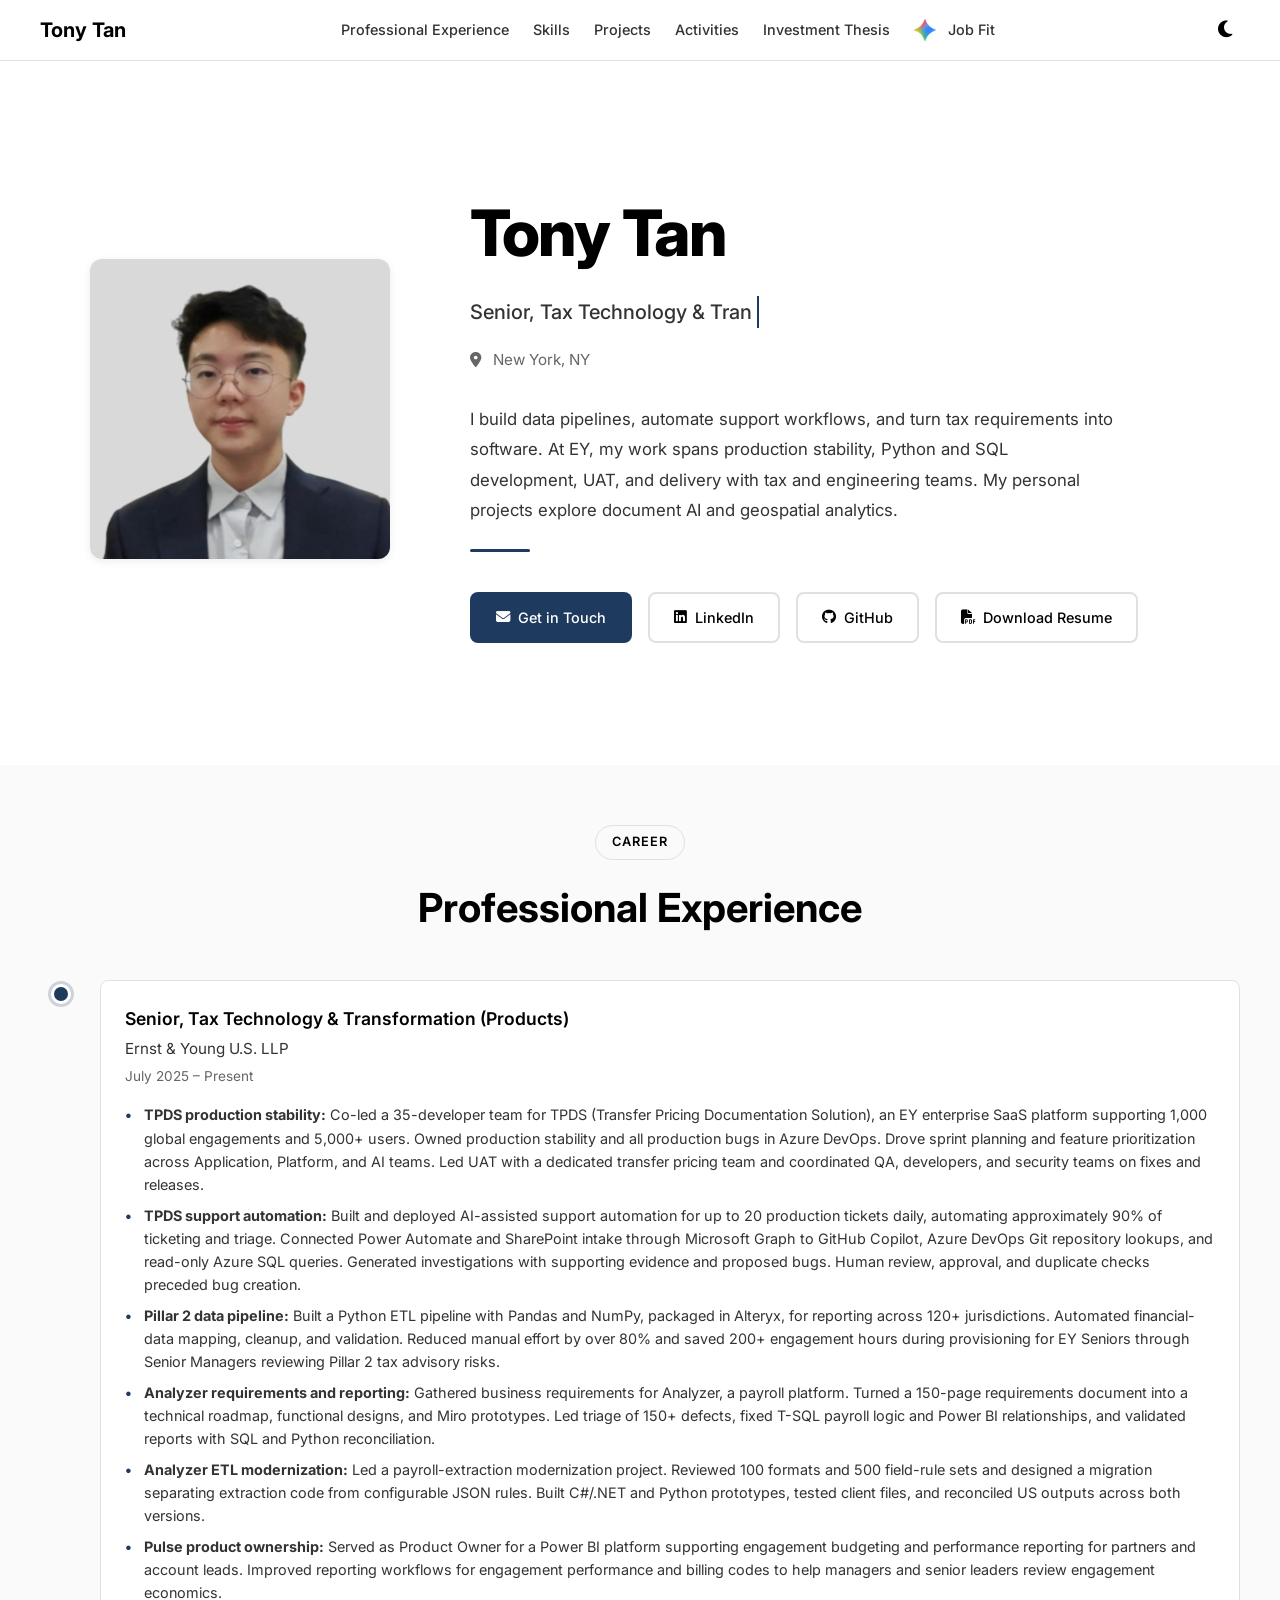
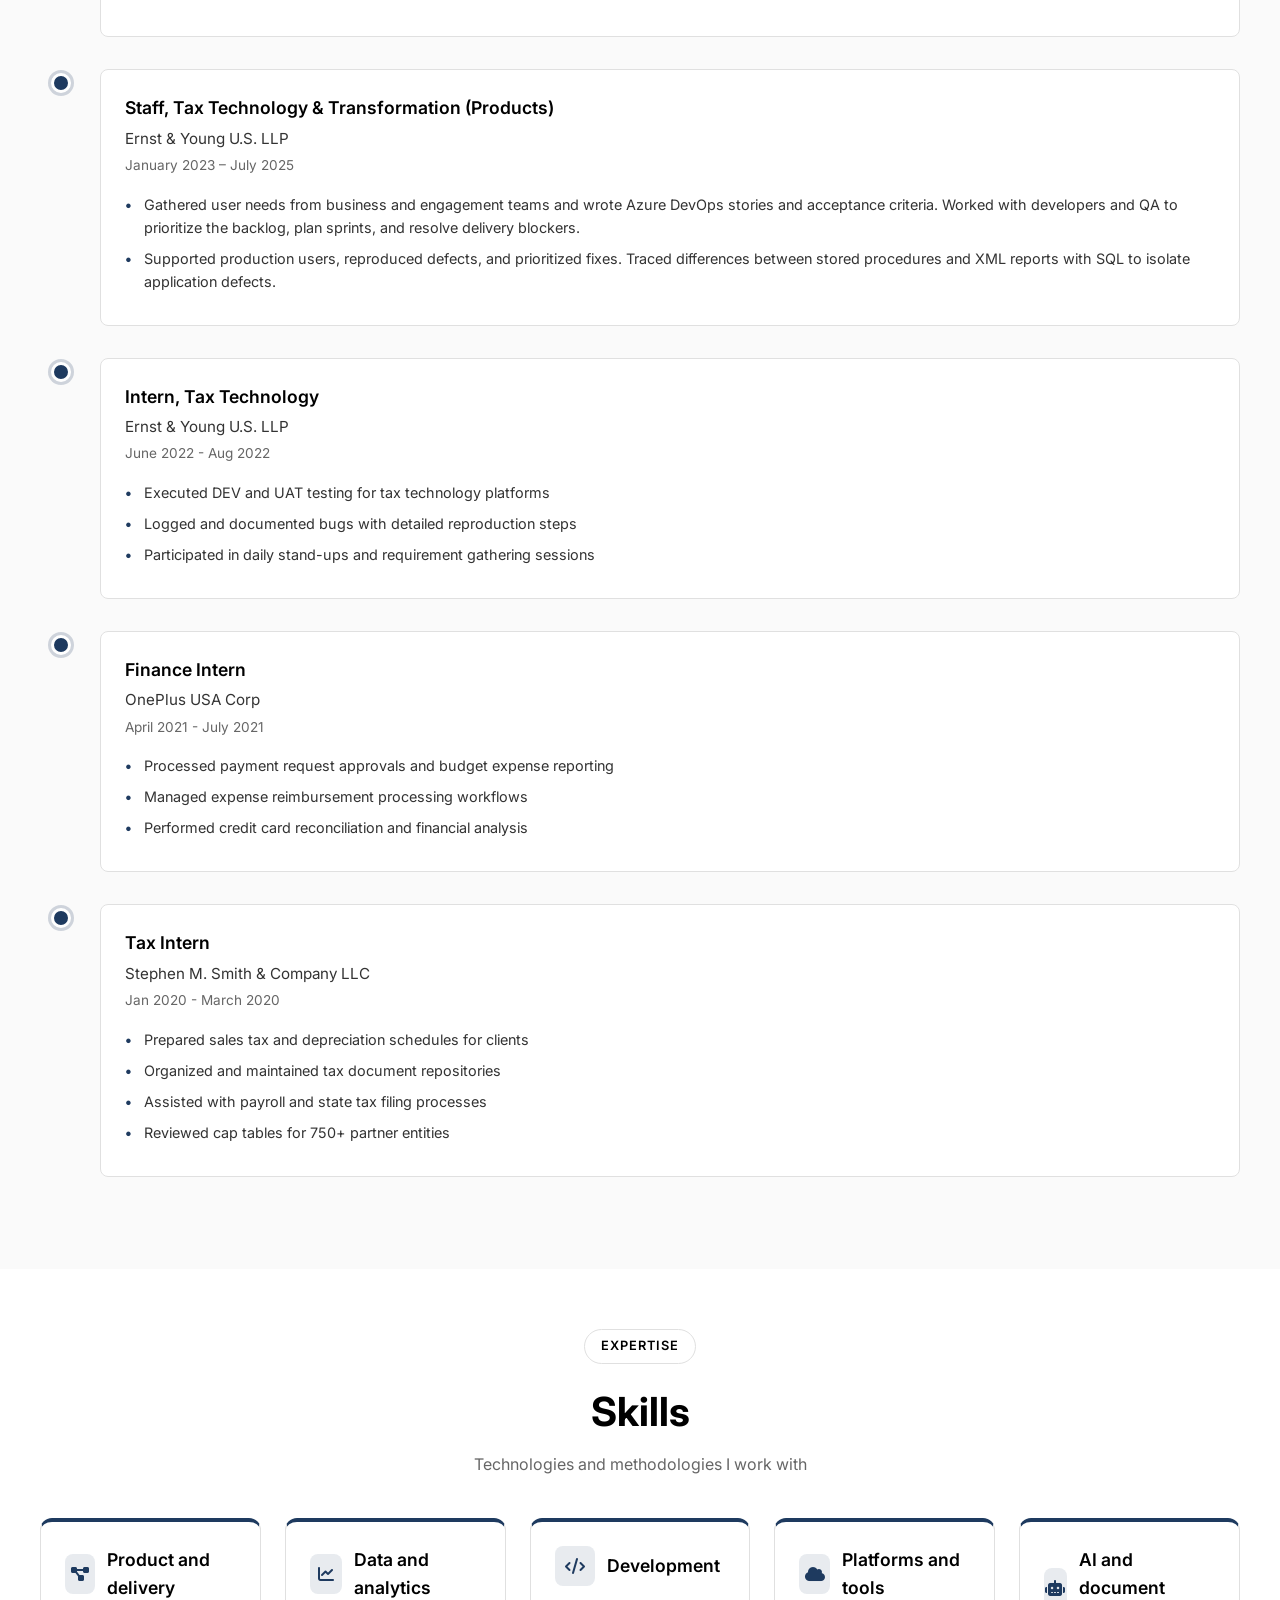
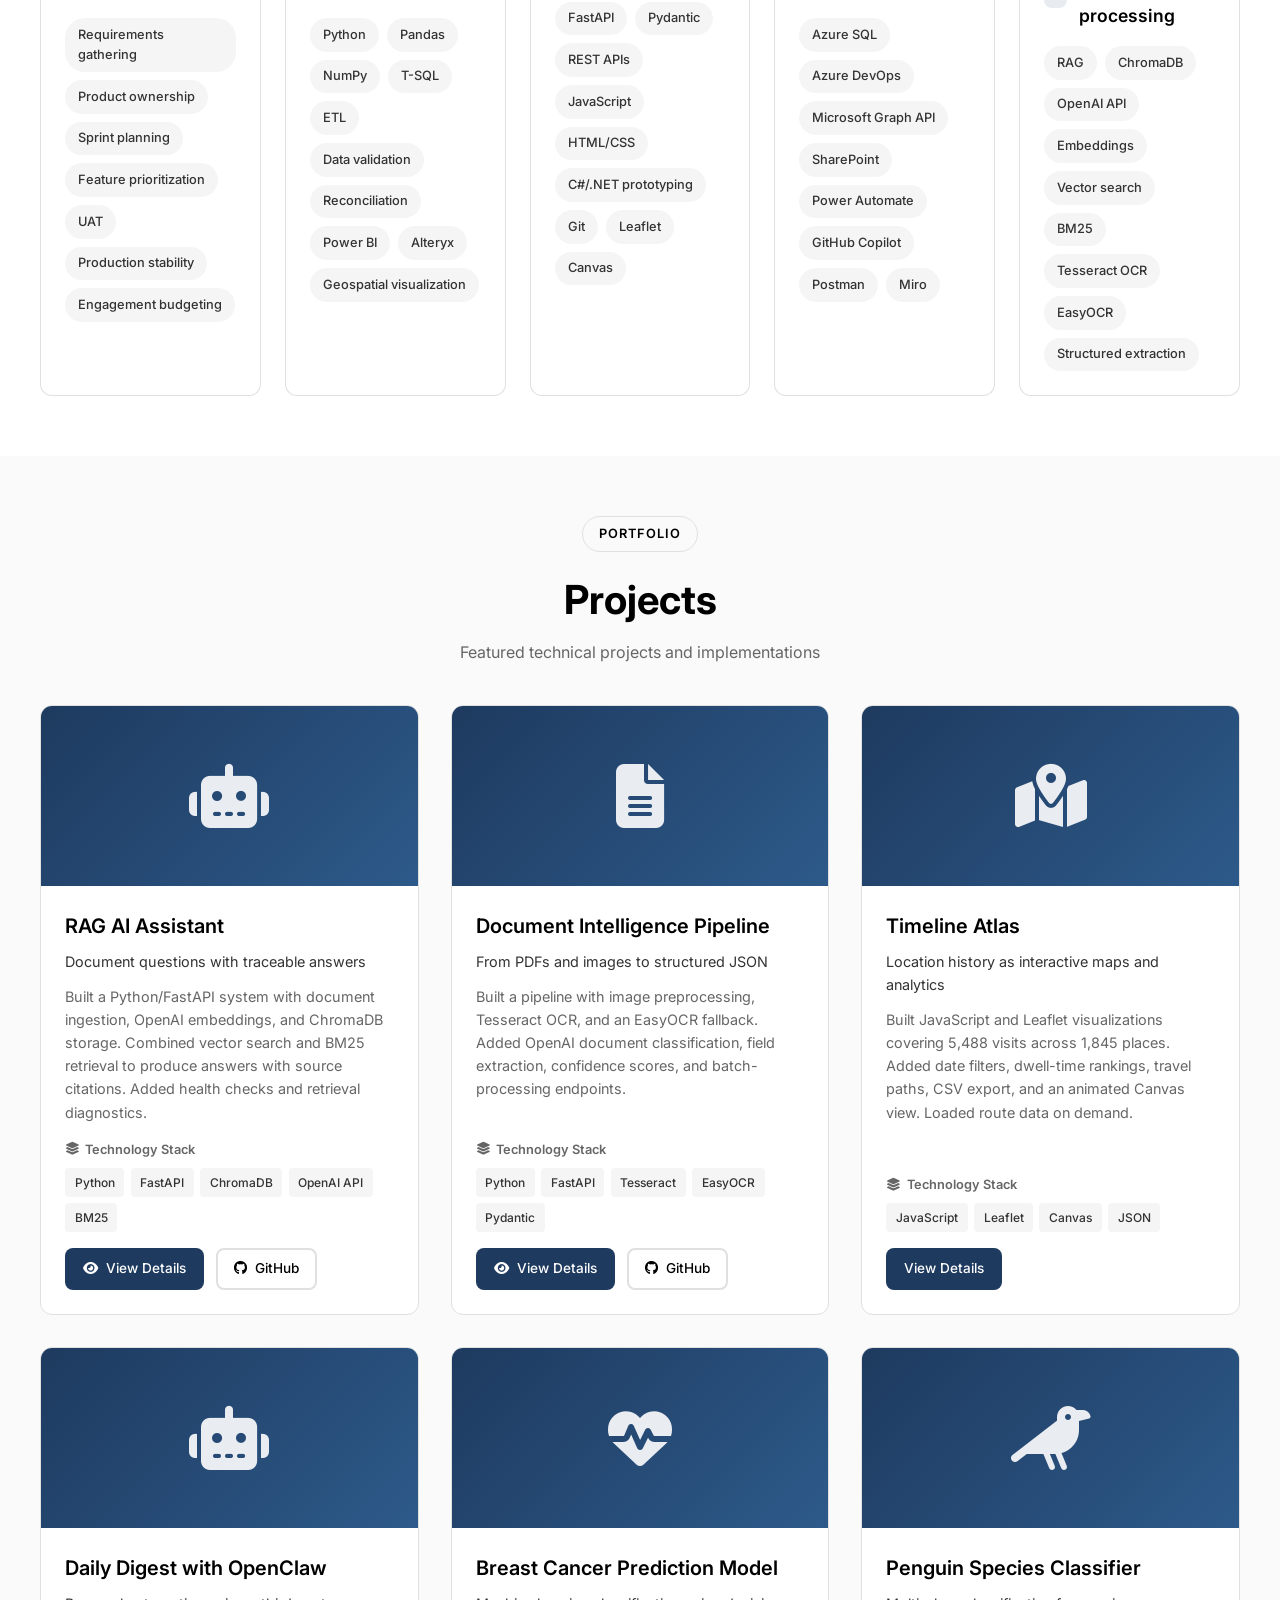
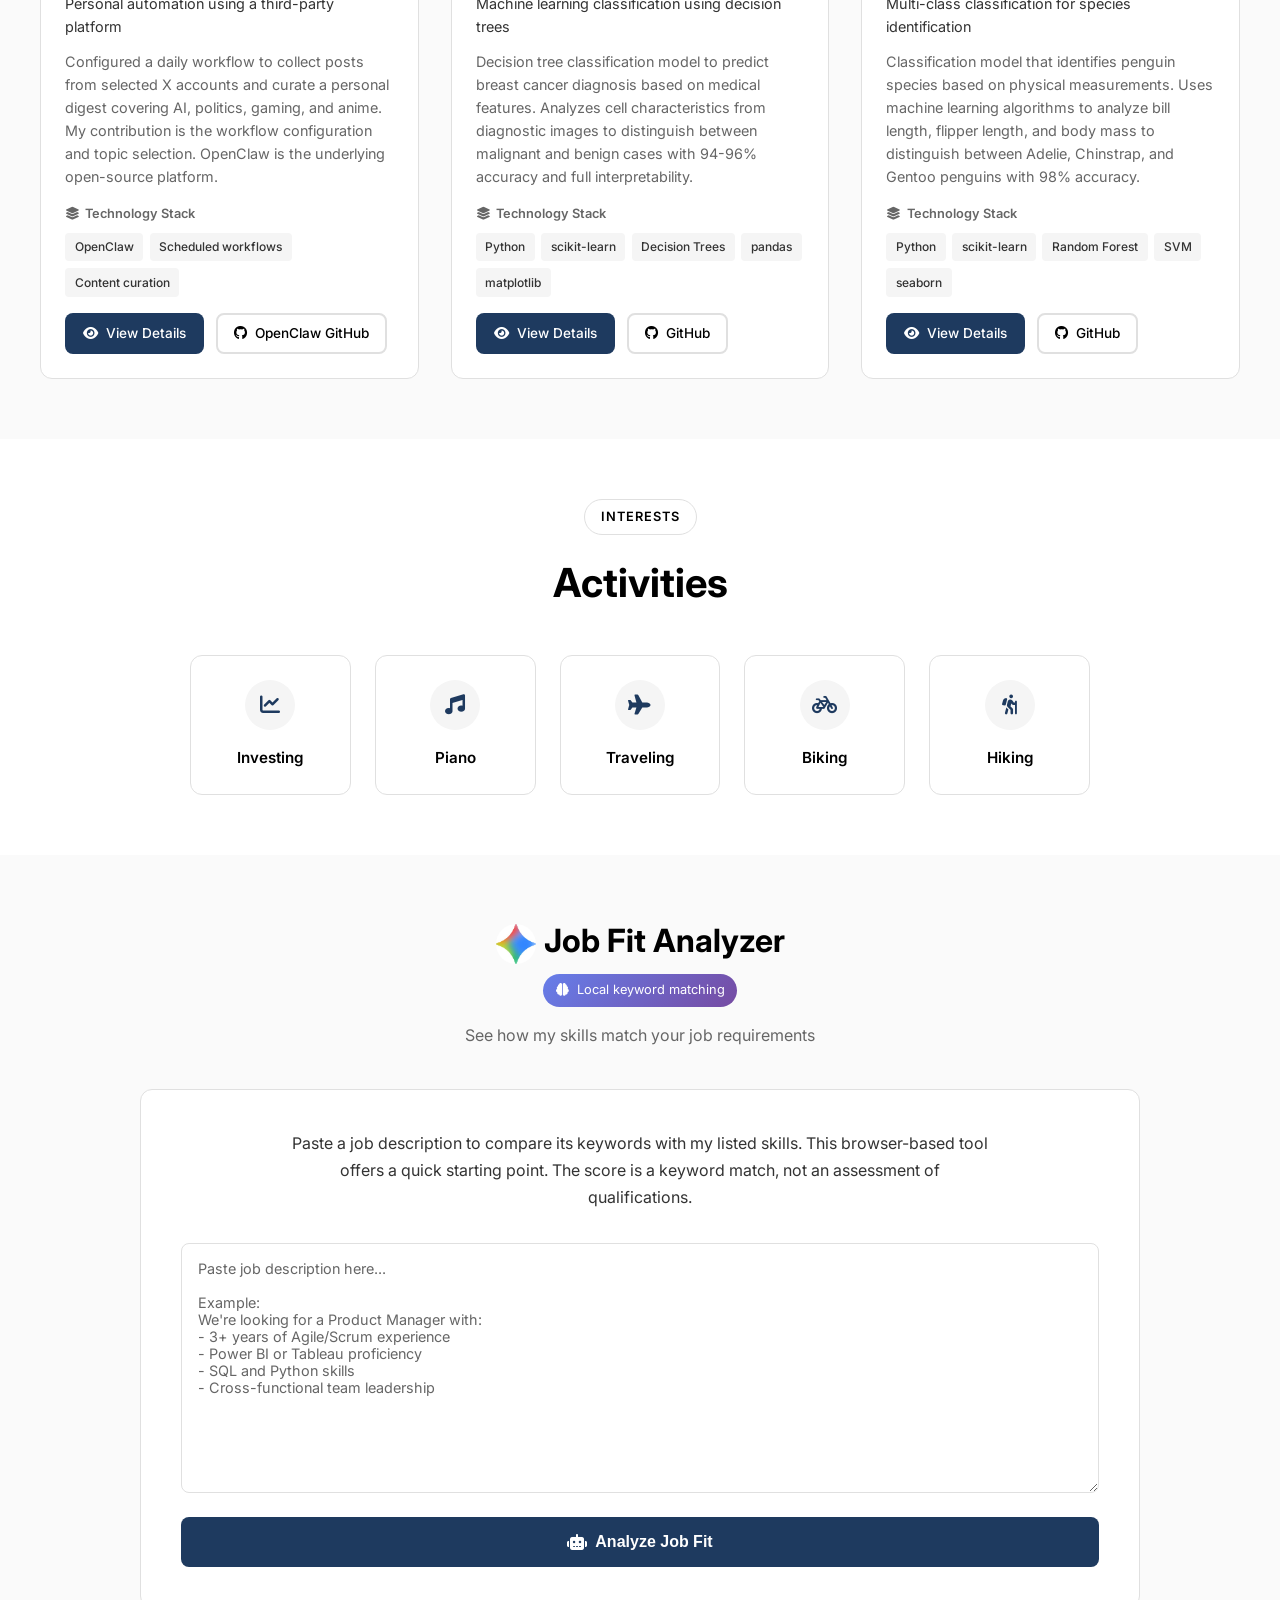
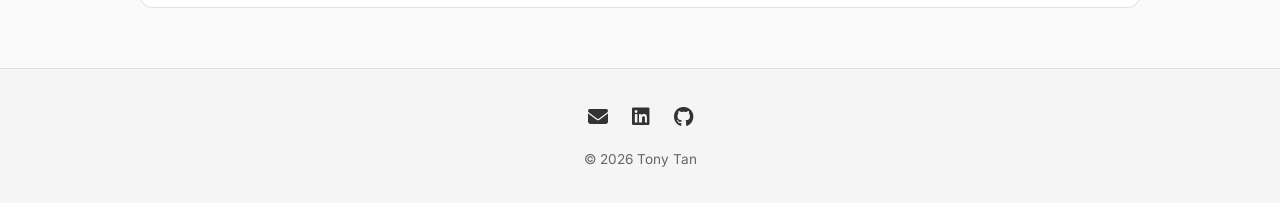
==== commit 02c86ae6: "Update experience, project case studies, skills, and resume" ====
--- a/index.html
+++ b/index.html
@@ -1,610 +1,488 @@
-<!DOCTYPE html>
-<html lang="en">
-<head>
-  <meta charset="UTF-8">
-  <meta name="viewport" content="width=device-width, initial-scale=1.0">
-  <title>Tony Tan | Tax Technology & Transformation</title>
-  <meta name="description" content="Tony Tan - Tax Technology & Transformation at Ernst & Young. Specializing in tax process optimization and technical application development.">
-  
-  <!-- Fonts -->
-  <link rel="preconnect" href="https://fonts.googleapis.com">
-  <link rel="preconnect" href="https://fonts.gstatic.com" crossorigin>
-  <link href="https://fonts.googleapis.com/css2?family=Inter:wght@400;500;600;700&display=swap" rel="stylesheet">
-  
-  <!-- Icons -->
-  <link rel="stylesheet" href="https://cdnjs.cloudflare.com/ajax/libs/font-awesome/6.4.0/css/all.min.css">
-  
-  <!-- Styles -->
-  <link rel="stylesheet" href="styles.css">
-  <!-- Google Analytics -->
-  <script async src="https://www.googletagmanager.com/gtag/js?id=G-T041DTFRMN"></script>
-  <script>
-    window.dataLayer = window.dataLayer || [];
-    function gtag(){dataLayer.push(arguments);}
-    gtag('js', new Date());
-    gtag('config', 'G-T041DTFRMN');
-  </script>
-</head>
-<body>
-  <!-- Loading Screen -->
-  <div class="loading-screen" id="loading-screen">
-    <div class="loading-content">
-      <div class="loading-spinner"></div>
-      <p class="loading-text">Loading...</p>
-    </div>
-  </div>
-  
-  <!-- Scroll Progress Bar -->
-  <div class="scroll-progress" id="scroll-progress"></div>
-  
-  <!-- Navigation -->
-  <nav class="navbar">
-    <div class="nav-container">
-      <a href="#home" class="nav-logo">Tony Tan</a>
-      
-      <ul class="nav-links" id="nav-links">
-        <li><a href="#experience">Professional Experience</a></li>
-        <li><a href="#skills">Skills</a></li>
-        <li><a href="#projects">Projects</a></li>
-        <li><a href="#activities">Activities</a></li>
-        <li><a href="investment-thesis.html">Investment Thesis</a></li>
-        <li><a href="#analyzer"><img src="ai-icon.jpg" alt="AI" style="width: 22px; height: 22px; border-radius: 50%; margin-right: 0.3rem; vertical-align: middle;"> Job Fit</a></li>
-      </ul>
-      
-      <div class="nav-controls">
-        <button class="theme-toggle" id="theme-toggle" aria-label="Toggle theme">
-          <i class="fas fa-moon" id="theme-icon"></i>
-        </button>
-        <button class="mobile-menu-btn" id="mobile-menu-btn" aria-label="Toggle menu">
-          <i class="fas fa-bars"></i>
-        </button>
-      </div>
-    </div>
-  </nav>
-  
-  <!-- Hero Section -->
-  <section class="hero" id="home">
-    <div class="hero-container">
-      <div class="hero-image">
-        <img src="headshot.jpg" alt="Tony Tan">
-      </div>
-      <div class="hero-content">
-        <h1 class="hero-title">Tony Tan</h1>
-        <p class="hero-subtitle">Tax Technology & Transformation at Ernst & Young — Products</p>
-        <p class="hero-location"><i class="fas fa-map-marker-alt"></i> New York, NY</p>
-        <p class="hero-tagline">
-          Tax Technology & Transformation at Ernst & Young based in the New York office. 
-          Specialize in optimizing tax processes for clients and developing and implementing 
-          tax technical applications that align with their tax and business needs. Graduate 
-          of Baruch College's Zicklin School of Business with a Bachelor of Business Administration 
-          in Accounting and a Master of Science in Business Analytics.
-        </p>
-        <div class="hero-buttons">
-          <a href="mailto:Tonytan1999aol@gmail.com" class="btn btn-primary">
-            <i class="fas fa-envelope"></i> Get in Touch
-          </a>
-          <a href="https://www.linkedin.com/in/tonytan3/" target="_blank" class="btn btn-outline">
-            <i class="fab fa-linkedin"></i> LinkedIn
-          </a>
-          <a href="https://github.com/TonyTan12" target="_blank" class="btn btn-outline">
-            <i class="fab fa-github"></i> GitHub
-          </a>
-          <a href="Tony_Tan_Resume.pdf" class="btn btn-outline" download>
-            <i class="fas fa-file-pdf"></i> Download Resume
-          </a>
-        </div>
-      </div>
-    </div>
-  </section>
-  
-  <!-- Experience Section -->
-  <section class="section section-alt" id="experience">
-    <div class="section-header">
-      <span style="display: inline-block; padding: 0.4rem 1rem; background: rgba(255,255,255,0.05); border: 1px solid var(--border-color); border-radius: 50px; font-size: 0.8rem; font-weight: 600; color: var(--accent-primary); text-transform: uppercase; letter-spacing: 1px; margin-bottom: 1rem;">Career</span>
-      <h2 class="section-title" style="font-size: 2.5rem; font-weight: 700;">Professional Experience</h2>
-    </div>
-    
-    <div class="experience-container">
-      <div class="timeline">
-        <!-- Senior Role -->
-        <div class="timeline-item">
-          <div class="timeline-dot"></div>
-          <div class="timeline-content">
-            <div class="timeline-header">
-              <h3 class="timeline-role">Senior – Tax Technology & Transformation (Application Design & Development)</h3>
-              <p class="timeline-company">Ernst & Young U.S. LLP</p>
-              <p class="timeline-dates">July 2025 – Present</p>
-            </div>
-            <ul class="timeline-bullets">
-              <li><strong>TPDS (Transfer Pricing Documentation Solution):</strong> Served as lead requirements owner for EY's global Transfer Pricing Documentation Solution, translating complex OECD international tax reporting standards into technical user stories and functional specifications for a 35-person engineering organization across Application, Platform, and AI pods. Coordinated cross-team development of an enterprise reporting platform automating the generation of OECD-compliant Master and Local Files for EY's global transfer pricing practice.</li>
-              <li><strong>Analyzer – Global Payroll Mobility Platform:</strong> Led end-to-end development of a global shadow payroll platform for a major professional services client, translating a 150-page business requirements document into a comprehensive product roadmap and technical system design. Designed core UI/UX architecture through wireframes and interactive mockups in Miro to guide engineering development and improve usability. Developed a Business Rule Testing (BRT) framework to validate payroll integrity and detect reporting gaps such as bonus payout discrepancies across managing director and non-MD employee groups. Directed a cross-functional squad through triage and resolution of 150+ production bugs while ensuring TTAR and InfoSec compliance prior to deployment.</li>
-              <li><strong>Pulse – Engagement Economics Analytics Platform:</strong> Act as Product Owner for an internal Power BI engagement economics platform, enabling partners and account leads to monitor real-time engagement performance and high-volume billing codes across the firm. Streamlined reporting workflows and operational visibility, saving hundreds of hours annually for managers and senior leadership.</li>
-              <li><strong>Pillar Two (Global Minimum Tax) Data Automation:</strong> Developed a Python-based ETL pipeline (Pandas, NumPy) packaged within Alteryx to automate ingestion and transformation of highly unstructured financial datasets for a global asset manager's portfolio companies. Built dictionary-based mapping logic and case-insensitive matching algorithms to normalize financial inputs across 120+ jurisdictions for Pillar Two reporting. Implemented automated validation logs and data sanitation checks, reducing manual processing effort by 80%+ while improving reporting accuracy and audit confidence.</li>
-            </ul>
-          </div>
-        </div>
-        
-        <!-- Staff Role -->
-        <div class="timeline-item">
-          <div class="timeline-dot"></div>
-          <div class="timeline-content">
-            <div class="timeline-header">
-              <h3 class="timeline-role">Staff – Tax Technology & Transformation (Application Design & Development)</h3>
-              <p class="timeline-company">Ernst & Young U.S. LLP</p>
-              <p class="timeline-dates">January 2023 – July 2025</p>
-            </div>
-            <ul class="timeline-bullets">
-              <li>Supported agile product development using Microsoft DevOps, leading sprint planning, backlog refinement, and user story development to ensure timely delivery of platform enhancements.</li>
-              <li>Facilitated daily stand-ups and cross-functional collaboration between developers, QA, and business analysts to remove delivery blockers and maintain sprint velocity.</li>
-              <li>Partnered with stakeholders and engagement teams to gather requirements, define acceptance criteria, and translate tax business needs into actionable development tasks.</li>
-              <li>Contributed to product roadmap development through market research, client surveys, and story point estimation to prioritize high-value features.</li>
-              <li>Managed production environment operations, user onboarding, and post-release support while integrating bug resolutions into sprint cycles to minimize downtime.</li>
-              <li>Utilized SQL queries and stored procedure analysis to diagnose application issues and resolve discrepancies between database outputs and XML reporting files.</li>
-            </ul>
-          </div>
-        </div>
-        
-        <!-- Intern Role -->
-        <div class="timeline-item">
-          <div class="timeline-dot"></div>
-          <div class="timeline-content">
-            <div class="timeline-header">
-              <h3 class="timeline-role">Intern, Tax Technology</h3>
-              <p class="timeline-company">Ernst & Young U.S. LLP</p>
-              <p class="timeline-dates">June 2022 - Aug 2022</p>
-            </div>
-            <ul class="timeline-bullets">
-              <li>Executed DEV and UAT testing for tax technology platforms</li>
-              <li>Logged and documented bugs with detailed reproduction steps</li>
-              <li>Participated in daily stand-ups and requirement gathering sessions</li>
-            </ul>
-          </div>
-        </div>
-        
-        <!-- OnePlus -->
-        <div class="timeline-item">
-          <div class="timeline-dot"></div>
-          <div class="timeline-content">
-            <div class="timeline-header">
-              <h3 class="timeline-role">Finance Intern</h3>
-              <p class="timeline-company">OnePlus USA Corp</p>
-              <p class="timeline-dates">April 2021 - July 2021</p>
-            </div>
-            <ul class="timeline-bullets">
-              <li>Processed payment request approvals and budget expense reporting</li>
-              <li>Managed expense reimbursement processing workflows</li>
-              <li>Performed credit card reconciliation and financial analysis</li>
-            </ul>
-          </div>
-        </div>
-        
-        <!-- Smith & Company -->
-        <div class="timeline-item">
-          <div class="timeline-dot"></div>
-          <div class="timeline-content">
-            <div class="timeline-header">
-              <h3 class="timeline-role">Tax Intern</h3>
-              <p class="timeline-company">Stephen M. Smith & Company LLC</p>
-              <p class="timeline-dates">Jan 2020 - March 2020</p>
-            </div>
-            <ul class="timeline-bullets">
-              <li>Prepared sales tax and depreciation schedules for clients</li>
-              <li>Organized and maintained tax document repositories</li>
-              <li>Assisted with payroll and state tax filing processes</li>
-              <li>Reviewed cap tables for 750+ partner entities</li>
-            </ul>
-          </div>
-        </div>
-      </div>
-    </div>
-  </section>
-  
-  <!-- Skills Section -->
-  <section class="section" id="skills">
-    <div class="section-header">
-      <span style="display: inline-block; padding: 0.4rem 1rem; background: rgba(255,255,255,0.05); border: 1px solid var(--border-color); border-radius: 50px; font-size: 0.8rem; font-weight: 600; color: var(--accent-primary); text-transform: uppercase; letter-spacing: 1px; margin-bottom: 1rem;">Expertise</span>
-      <h2 class="section-title" style="font-size: 2.5rem; font-weight: 700;">Skills</h2>
-      <p class="section-subtitle">Technologies and methodologies I work with</p>
-    </div>
-    
-    <div class="skills-container">
-      <div class="skills-grid">
-        <!-- Methodologies -->
-        <div class="skill-card skill-card-methodologies">
-          <div class="skill-header">
-            <div class="skill-icon-wrapper">
-              <i class="fas fa-project-diagram skill-icon"></i>
-            </div>
-            <h3 class="skill-title">Methodologies</h3>
-          </div>
-          <div class="skill-tags">
-            <span class="skill-tag">Agile</span>
-            <span class="skill-tag">Scrum</span>
-            <span class="skill-tag">Kanban</span>
-            <span class="skill-tag">Product Management</span>
-            <span class="skill-tag">Backlog Management</span>
-            <span class="skill-tag">User Stories</span>
-            <span class="skill-tag">Sprint Planning</span>
-          </div>
-        </div>
-        
-        <!-- Data & Analytics -->
-        <div class="skill-card skill-card-data">
-          <div class="skill-header">
-            <div class="skill-icon-wrapper">
-              <i class="fas fa-chart-line skill-icon"></i>
-            </div>
-            <h3 class="skill-title">Data & Analytics</h3>
-          </div>
-          <div class="skill-tags">
-            <span class="skill-tag">Data Analysis</span>
-            <span class="skill-tag">Data Visualization</span>
-            <span class="skill-tag">Power BI</span>
-            <span class="skill-tag">Tableau</span>
-            <span class="skill-tag">Alteryx</span>
-            <span class="skill-tag">Data Modeling</span>
-            <span class="skill-tag">ETL Processes</span>
-          </div>
-        </div>
-        
-        <!-- Development -->
-        <div class="skill-card skill-card-dev">
-          <div class="skill-header">
-            <div class="skill-icon-wrapper">
-              <i class="fas fa-code skill-icon"></i>
-            </div>
-            <h3 class="skill-title">Development</h3>
-          </div>
-          <div class="skill-tags">
-            <span class="skill-tag">Python</span>
-            <span class="skill-tag">SQL</span>
-            <span class="skill-tag">R</span>
-            <span class="skill-tag">Azure DevOps</span>
-            <span class="skill-tag">Git</span>
-            <span class="skill-tag">REST APIs</span>
-          </div>
-        </div>
-        
-        <!-- Cloud & Tools -->
-        <div class="skill-card skill-card-cloud">
-          <div class="skill-header">
-            <div class="skill-icon-wrapper">
-              <i class="fas fa-cloud skill-icon"></i>
-            </div>
-            <h3 class="skill-title">Cloud & Tools</h3>
-          </div>
-          <div class="skill-tags">
-            <span class="skill-tag">Microsoft Azure</span>
-            <span class="skill-tag">Azure Data Factory</span>
-            <span class="skill-tag">Postman</span>
-            <span class="skill-tag">Notion</span>
-            <span class="skill-tag">Jira</span>
-            <span class="skill-tag">Confluence</span>
-          </div>
-        </div>
-        
-        <!-- AI & RAG -->
-        <div class="skill-card skill-card-ai">
-          <div class="skill-header">
-            <div class="skill-icon-wrapper">
-              <i class="fas fa-robot skill-icon"></i>
-            </div>
-            <h3 class="skill-title">AI & RAG</h3>
-          </div>
-          <div class="skill-tags">
-            <span class="skill-tag">Vector Databases</span>
-            <span class="skill-tag">ChromaDB</span>
-            <span class="skill-tag">OpenAI API</span>
-            <span class="skill-tag">FastAPI</span>
-            <span class="skill-tag">Embeddings</span>
-            <span class="skill-tag">RAG</span>
-            <span class="skill-tag">OCR</span>
-            <span class="skill-tag">Document Processing</span>
-          </div>
-        </div>
-      </div>
-    </div>
-  </section>
-  
-  <!-- Projects Section -->
-  <section class="section section-alt" id="projects">
-    <div class="section-header">
-      <span style="display: inline-block; padding: 0.4rem 1rem; background: rgba(255,255,255,0.05); border: 1px solid var(--border-color); border-radius: 50px; font-size: 0.8rem; font-weight: 600; color: var(--accent-primary); text-transform: uppercase; letter-spacing: 1px; margin-bottom: 1rem;">Portfolio</span>
-      <h2 class="section-title" style="font-size: 2.5rem; font-weight: 700;">Projects</h2>
-      <p class="section-subtitle">Featured technical projects and implementations</p>
-    </div>
-    
-    <div class="projects-container">
-      <div class="projects-grid">
-        <!-- RAG -->
-        <div class="project-card">
-          <div class="project-image project-image-rag" style="background: linear-gradient(135deg, #1e3a5f 0%, #2d5a8a 100%);">
-            <i class="fas fa-robot" style="font-size: 4rem; color: rgba(255,255,255,0.9);"></i>
-          </div>
-          <div class="project-content">
-            <h3 class="project-title">RAG</h3>
-            <p class="project-subtitle">Production-grade Retrieval-Augmented Generation system</p>
-            <p class="project-description">
-              A sophisticated AI assistant leveraging retrieval-augmented generation to deliver 
-              accurate, context-aware responses with sub-200ms latency and 95% relevance accuracy. 
-              The system combines vector search with BM25 keyword retrieval for optimal results.
-            </p>
-            <div class="tech-stack-inline">
-              <div class="tech-stack-label"><i class="fas fa-layer-group"></i> Technology Stack</div>
-              <div class="tech-stack-tags">
-                <span class="tech-tag-inline">Python</span>
-                <span class="tech-tag-inline">FastAPI</span>
-                <span class="tech-tag-inline">ChromaDB</span>
-                <span class="tech-tag-inline">OpenAI</span>
-                <span class="tech-tag-inline">Docker</span>
-              </div>
-            </div>
-            <div class="project-links">
-              <a href="rag-ai-assistant.html" class="btn btn-primary btn-sm">
-                <i class="fas fa-eye"></i> View Details
-              </a>
-              <a href="https://github.com/TonyTan12/rag-ai-assistant" target="_blank" class="btn btn-outline btn-sm">
-                <i class="fab fa-github"></i> GitHub
-              </a>
-            </div>
-          </div>
-        </div>
-        
-        <!-- Document Intelligence -->
-        <div class="project-card">
-          <div class="project-image project-image-doc" style="background: linear-gradient(135deg, #1e3a5f 0%, #2d5a8a 100%);">
-            <i class="fas fa-file-alt" style="font-size: 4rem; color: rgba(255,255,255,0.9);"></i>
-          </div>
-          <div class="project-content">
-            <h3 class="project-title">Document Intelligence Pipeline</h3>
-            <p class="project-subtitle">Automated document processing and extraction system</p>
-            <p class="project-description">
-              An intelligent document processing pipeline that extracts, classifies, and structures 
-              data from various document formats using OCR and NLP techniques. Achieves 95%+ OCR 
-              accuracy with automated entity extraction and document classification.
-            </p>
-            <div class="tech-stack-inline">
-              <div class="tech-stack-label"><i class="fas fa-layer-group"></i> Technology Stack</div>
-              <div class="tech-stack-tags">
-                <span class="tech-tag-inline">Python</span>
-                <span class="tech-tag-inline">OCR</span>
-                <span class="tech-tag-inline">NLP</span>
-                <span class="tech-tag-inline">spaCy</span>
-                <span class="tech-tag-inline">PostgreSQL</span>
-              </div>
-            </div>
-            <div class="project-links">
-              <a href="document-intelligence.html" class="btn btn-primary btn-sm">
-                <i class="fas fa-eye"></i> View Details
-              </a>
-              <a href="https://github.com/TonyTan12/document-intelligence-pipeline" target="_blank" class="btn btn-outline btn-sm">
-                <i class="fab fa-github"></i> GitHub
-              </a>
-            </div>
-          </div>
-        </div>
-        
-        <!-- OpenClaw Agentic AI -->
-        <div class="project-card">
-          <div class="project-image" style="background: linear-gradient(135deg, #1e3a5f 0%, #2d5a8a 100%);">
-            <i class="fas fa-robot" style="font-size: 4rem; color: rgba(255,255,255,0.9);"></i>
-          </div>
-          <div class="project-content">
-            <h3 class="project-title">OpenClaw Agentic AI</h3>
-            <p class="project-subtitle">Using OpenClaw for productivity automation <small style="color: var(--text-secondary);">(3rd party tool, not my project)</small></p>
-            <p class="project-description">
-              Leveraging OpenClaw, an open-source agentic AI platform, to enhance personal productivity 
-              through autonomous task execution. OpenClaw acts as a proactive digital assistant capable 
-              of understanding complex instructions, breaking down tasks, and executing multi-step workflows 
-              in a professional setting.
-            </p>
-            <div class="tech-stack-inline">
-              <div class="tech-stack-label"><i class="fas fa-layer-group"></i> Technology Stack</div>
-              <div class="tech-stack-tags">
-                <span class="tech-tag-inline">OpenClaw</span>
-                <span class="tech-tag-inline">Agentic AI</span>
-                <span class="tech-tag-inline">LLM Orchestration</span>
-                <span class="tech-tag-inline">Task Automation</span>
-                <span class="tech-tag-inline">OpenAI API</span>
-              </div>
-            </div>
-            <div class="project-links">
-              <a href="ai-portfolio.html" class="btn btn-primary btn-sm">
-                <i class="fas fa-eye"></i> View Details
-              </a>
-              <a href="https://github.com/openclaw/openclaw" target="_blank" class="btn btn-outline btn-sm">
-                <i class="fab fa-github"></i> OpenClaw GitHub
-              </a>
-            </div>
-          </div>
-        </div>
-        
-        <!-- Breast Cancer Prediction -->
-        <div class="project-card">
-          <div class="project-image" style="background: linear-gradient(135deg, #1e3a5f 0%, #2d5a8a 100%);">
-            <i class="fas fa-heartbeat" style="font-size: 4rem; color: rgba(255,255,255,0.9);"></i>
-          </div>
-          <div class="project-content">
-            <h3 class="project-title">Breast Cancer Prediction Model</h3>
-            <p class="project-subtitle">Machine learning classification using decision trees</p>
-            <p class="project-description">
-              Decision tree classification model to predict breast cancer diagnosis based on medical features. 
-              Analyzes cell characteristics from diagnostic images to distinguish between malignant and benign 
-              cases with 94-96% accuracy and full interpretability.
-            </p>
-            <div class="tech-stack-inline">
-              <div class="tech-stack-label"><i class="fas fa-layer-group"></i> Technology Stack</div>
-              <div class="tech-stack-tags">
-                <span class="tech-tag-inline">Python</span>
-                <span class="tech-tag-inline">scikit-learn</span>
-                <span class="tech-tag-inline">Decision Trees</span>
-                <span class="tech-tag-inline">pandas</span>
-                <span class="tech-tag-inline">matplotlib</span>
-              </div>
-            </div>
-            <div class="project-links">
-              <a href="breast-cancer-prediction.html" class="btn btn-primary btn-sm">
-                <i class="fas fa-eye"></i> View Details
-              </a>
-              <a href="https://github.com/TonyTan12/breast-cancer-prediction" target="_blank" class="btn btn-outline btn-sm">
-                <i class="fab fa-github"></i> GitHub
-              </a>
-            </div>
-          </div>
-        </div>
-        
-        <!-- Penguin Species Classifier -->
-        <div class="project-card">
-          <div class="project-image" style="background: linear-gradient(135deg, #1e3a5f 0%, #2d5a8a 100%);">
-            <i class="fas fa-crow" style="font-size: 4rem; color: rgba(255,255,255,0.9);"></i>
-          </div>
-          <div class="project-content">
-            <h3 class="project-title">Penguin Species Classifier</h3>
-            <p class="project-subtitle">Multi-class classification for species identification</p>
-            <p class="project-description">
-              Classification model that identifies penguin species based on physical measurements. 
-              Uses machine learning algorithms to analyze bill length, flipper length, and body mass 
-              to distinguish between Adelie, Chinstrap, and Gentoo penguins with 98% accuracy.
-            </p>
-            <div class="tech-stack-inline">
-              <div class="tech-stack-label"><i class="fas fa-layer-group"></i> Technology Stack</div>
-              <div class="tech-stack-tags">
-                <span class="tech-tag-inline">Python</span>
-                <span class="tech-tag-inline">scikit-learn</span>
-                <span class="tech-tag-inline">Random Forest</span>
-                <span class="tech-tag-inline">SVM</span>
-                <span class="tech-tag-inline">seaborn</span>
-              </div>
-            </div>
-            <div class="project-links">
-              <a href="penguin-classifier.html" class="btn btn-primary btn-sm">
-                <i class="fas fa-eye"></i> View Details
-              </a>
-              <a href="https://github.com/TonyTan12/penguin-classification" target="_blank" class="btn btn-outline btn-sm">
-                <i class="fab fa-github"></i> GitHub
-              </a>
-            </div>
-          </div>
-        </div>
-      </div>
-    </div>
-  </section>
-  
-  <!-- Activities Section -->
-  <section class="section" id="activities">
-    <div class="section-header">
-      <span style="display: inline-block; padding: 0.4rem 1rem; background: rgba(255,255,255,0.05); border: 1px solid var(--border-color); border-radius: 50px; font-size: 0.8rem; font-weight: 600; color: var(--accent-primary); text-transform: uppercase; letter-spacing: 1px; margin-bottom: 1rem;">Interests</span>
-      <h2 class="section-title" style="font-size: 2.5rem; font-weight: 700;">Activities</h2>
-    </div>
-    
-    <div class="activities-container">
-      <div class="activities-grid">
-        <div class="activity-card">
-          <div class="activity-icon">
-            <i class="fas fa-chart-line"></i>
-          </div>
-          <h3 class="activity-title">Investing</h3>
-        </div>
-        
-        <div class="activity-card">
-          <div class="activity-icon">
-            <i class="fas fa-music"></i>
-          </div>
-          <h3 class="activity-title">Piano</h3>
-        </div>
-        
-        <div class="activity-card">
-          <div class="activity-icon">
-            <i class="fas fa-plane"></i>
-          </div>
-          <h3 class="activity-title">Traveling</h3>
-        </div>
-        
-        <div class="activity-card">
-          <div class="activity-icon">
-            <i class="fas fa-bicycle"></i>
-          </div>
-          <h3 class="activity-title">Biking</h3>
-        </div>
-        
-        <div class="activity-card">
-          <div class="activity-icon">
-            <i class="fas fa-hiking"></i>
-          </div>
-          <h3 class="activity-title">Hiking</h3>
-        </div>
-      </div>
-    </div>
-  </section>
-  
-  <!-- AI Job Fit Section -->
-  <section class="section section-alt" id="analyzer">
-    <div class="section-header">
-      <h2 class="section-title"><img src="ai-icon.jpg" alt="AI" style="width: 40px; height: 40px; margin-right: 0.5rem; vertical-align: middle; border-radius: 50%;">Job Fit Analyzer</h2>
-      <div style="margin-top: 0.5rem;">
-        <span style="display: inline-flex; align-items: center; gap: 0.5rem; padding: 0.4rem 0.8rem; background: linear-gradient(135deg, #667eea 0%, #764ba2 100%); border-radius: 20px; color: white; font-size: 0.8rem;">
-          <i class="fas fa-brain"></i>
-          <span>Powered by Hugging Face Transformers</span>
-        </span>
-      </div>
-      <p class="section-subtitle" style="margin-top: 1rem;">See how my skills match your job requirements</p>
-    </div>
-    
-    <div class="analyzer-container">
-      <div class="analyzer-box">
-        
-        <div class="analyzer-description">
-          <p>
-            This AI-powered tool analyzes job descriptions against my experience in tax technology, 
-            product management, and data analytics. Simply paste a job description below, and the 
-            analyzer will match required skills and qualifications with my professional background, 
-            providing a match score and detailed breakdown.
-          </p>
-        </div>
-        
-        <div class="analyzer-input-area">
-          <textarea 
-            class="analyzer-textarea" 
-            id="job-input" 
-            placeholder="Paste job description here...
-
-Example:
-We're looking for a Product Manager with:
-- 3+ years of Agile/Scrum experience
-- Power BI or Tableau proficiency
-- SQL and Python skills
-- Cross-functional team leadership"
-          ></textarea>
-        </div>
-        
-        <button class="analyze-btn" id="analyze-btn">
-          <i class="fas fa-robot"></i> Analyze Job Fit
-        </button>
-        
-        <div class="analyzer-result" id="analyzer-result"></div>
-      </div>
-    </div>
-  </section>
-  
-  <!-- Footer -->
-  <footer class="footer">
-    <div class="footer-content">
-      <div class="footer-links">
-        <a href="mailto:Tonytan1999aol@gmail.com" aria-label="Email">
-          <i class="fas fa-envelope"></i>
-        </a>
-        <a href="https://www.linkedin.com/in/tonytan3/" target="_blank" aria-label="LinkedIn">
-          <i class="fab fa-linkedin"></i>
-        </a>
-        <a href="https://github.com/TonyTan12" target="_blank" aria-label="GitHub">
-          <i class="fab fa-github"></i>
-        </a>
-      </div>
-      <p class="footer-copyright">© 2026 Tony Tan</p>
-    </div>
-  </footer>
-  
-  <!-- Scripts -->
-  <script src="script.js"></script>
-</body>
+<!DOCTYPE html>
+
+<html lang="en">
+<head>
+<meta charset="utf-8"/>
+<meta content="width=device-width, initial-scale=1.0" name="viewport"/>
+<title>Tony Tan | Tax Technology &amp; Transformation</title>
+<meta content="Tony Tan builds data pipelines, AI-assisted workflows, and tax technology products. Explore EY experience, document AI projects, and Timeline Atlas." name="description"/>
+<!-- Fonts -->
+<link href="https://fonts.googleapis.com" rel="preconnect"/>
+<link crossorigin="" href="https://fonts.gstatic.com" rel="preconnect"/>
+<link href="https://fonts.googleapis.com/css2?family=Inter:wght@400;500;600;700&amp;display=swap" rel="stylesheet"/>
+<!-- Icons -->
+<link href="https://cdnjs.cloudflare.com/ajax/libs/font-awesome/6.4.0/css/all.min.css" rel="stylesheet"/>
+<!-- Styles -->
+<link href="styles.css" rel="stylesheet"/>
+<!-- Google Analytics -->
+<script async="" src="https://www.googletagmanager.com/gtag/js?id=G-T041DTFRMN"></script>
+<script>
+    window.dataLayer = window.dataLayer || [];
+    function gtag(){dataLayer.push(arguments);}
+    gtag('js', new Date());
+    gtag('config', 'G-T041DTFRMN');
+  </script>
+</head>
+<body>
+<!-- Loading Screen -->
+<div class="loading-screen" id="loading-screen">
+<div class="loading-content">
+<div class="loading-spinner"></div>
+<p class="loading-text">Loading...</p>
+</div>
+</div>
+<!-- Scroll Progress Bar -->
+<div class="scroll-progress" id="scroll-progress"></div>
+<!-- Navigation -->
+<nav class="navbar">
+<div class="nav-container">
+<a class="nav-logo" href="#home">Tony Tan</a>
+<ul class="nav-links" id="nav-links">
+<li><a href="#experience">Professional Experience</a></li>
+<li><a href="#skills">Skills</a></li>
+<li><a href="#projects">Projects</a></li>
+<li><a href="#activities">Activities</a></li>
+<li><a href="investment-thesis.html">Investment Thesis</a></li>
+<li><a href="#analyzer"><img alt="AI" src="ai-icon.jpg" style="width: 22px; height: 22px; border-radius: 50%; margin-right: 0.3rem; vertical-align: middle;"/> Job Fit</a></li>
+</ul>
+<div class="nav-controls">
+<button aria-label="Toggle theme" class="theme-toggle" id="theme-toggle">
+<i class="fas fa-moon" id="theme-icon"></i>
+</button>
+<button aria-label="Toggle menu" class="mobile-menu-btn" id="mobile-menu-btn">
+<i class="fas fa-bars"></i>
+</button>
+</div>
+</div>
+</nav>
+<!-- Hero Section -->
+<section class="hero" id="home">
+<div class="hero-container">
+<div class="hero-image">
+<img alt="Tony Tan" src="headshot.jpg"/>
+</div>
+<div class="hero-content">
+<h1 class="hero-title">Tony Tan</h1>
+<p class="hero-subtitle">Senior, Tax Technology &amp; Transformation at EY</p>
+<p class="hero-location"><i class="fas fa-map-marker-alt"></i> New York, NY</p>
+<p class="hero-tagline">I build data pipelines, automate support workflows, and turn tax requirements into software. At EY, my work spans production stability, Python and SQL development, UAT, and delivery with tax and engineering teams. My personal projects explore document AI and geospatial analytics.</p>
+<div class="hero-buttons">
+<a class="btn btn-primary" href="mailto:Tonytan1999aol@gmail.com">
+<i class="fas fa-envelope"></i> Get in Touch
+          </a>
+<a class="btn btn-outline" href="https://www.linkedin.com/in/tonytan3/" target="_blank">
+<i class="fab fa-linkedin"></i> LinkedIn
+          </a>
+<a class="btn btn-outline" href="https://github.com/TonyTan12" target="_blank">
+<i class="fab fa-github"></i> GitHub
+          </a>
+<a class="btn btn-outline" download="" href="Tony_Tan_Resume.pdf">
+<i class="fas fa-file-pdf"></i> Download Resume
+          </a>
+</div>
+</div>
+</div>
+</section>
+<!-- Experience Section -->
+<section class="section section-alt" id="experience">
+<div class="section-header">
+<span style="display: inline-block; padding: 0.4rem 1rem; background: rgba(255,255,255,0.05); border: 1px solid var(--border-color); border-radius: 50px; font-size: 0.8rem; font-weight: 600; color: var(--accent-primary); text-transform: uppercase; letter-spacing: 1px; margin-bottom: 1rem;">Career</span>
+<h2 class="section-title" style="font-size: 2.5rem; font-weight: 700;">Professional Experience</h2>
+</div>
+<div class="experience-container">
+<div class="timeline">
+<!-- Senior Role -->
+<div class="timeline-item">
+<div class="timeline-dot"></div>
+<div class="timeline-content">
+<div class="timeline-header">
+<h3 class="timeline-role">Senior, Tax Technology &amp; Transformation (Products)</h3>
+<p class="timeline-company">Ernst &amp; Young U.S. LLP</p>
+<p class="timeline-dates">July 2025 – Present</p>
+</div>
+<ul class="timeline-bullets"><li><strong>TPDS production stability:</strong> Co-led a 35-developer team for TPDS (Transfer Pricing Documentation Solution), an EY enterprise SaaS platform supporting 1,000 global engagements and 5,000+ users. Owned production stability and all production bugs in Azure DevOps. Drove sprint planning and feature prioritization across Application, Platform, and AI teams. Led UAT with a dedicated transfer pricing team and coordinated QA, developers, and security teams on fixes and releases.</li><li><strong>TPDS support automation:</strong> Built and deployed AI-assisted support automation for up to 20 production tickets daily, automating approximately 90% of ticketing and triage. Connected Power Automate and SharePoint intake through Microsoft Graph to GitHub Copilot, Azure DevOps Git repository lookups, and read-only Azure SQL queries. Generated investigations with supporting evidence and proposed bugs. Human review, approval, and duplicate checks preceded bug creation.</li><li><strong>Pillar 2 data pipeline:</strong> Built a Python ETL pipeline with Pandas and NumPy, packaged in Alteryx, for reporting across 120+ jurisdictions. Automated financial-data mapping, cleanup, and validation. Reduced manual effort by over 80% and saved 200+ engagement hours during provisioning for EY Seniors through Senior Managers reviewing Pillar 2 tax advisory risks.</li><li><strong>Analyzer requirements and reporting:</strong> Gathered business requirements for Analyzer, a payroll platform. Turned a 150-page requirements document into a technical roadmap, functional designs, and Miro prototypes. Led triage of 150+ defects, fixed T-SQL payroll logic and Power BI relationships, and validated reports with SQL and Python reconciliation.</li><li><strong>Analyzer ETL modernization:</strong> Led a payroll-extraction modernization project. Reviewed 100 formats and 500 field-rule sets and designed a migration separating extraction code from configurable JSON rules. Built C#/.NET and Python prototypes, tested client files, and reconciled US outputs across both versions.</li><li><strong>Pulse product ownership:</strong> Served as Product Owner for a Power BI platform supporting engagement budgeting and performance reporting for partners and account leads. Improved reporting workflows for engagement performance and billing codes to help managers and senior leaders review engagement economics.</li></ul>
+</div>
+</div>
+<!-- Staff Role -->
+<div class="timeline-item">
+<div class="timeline-dot"></div>
+<div class="timeline-content">
+<div class="timeline-header">
+<h3 class="timeline-role">Staff, Tax Technology &amp; Transformation (Products)</h3>
+<p class="timeline-company">Ernst &amp; Young U.S. LLP</p>
+<p class="timeline-dates">January 2023 – July 2025</p>
+</div>
+<ul class="timeline-bullets"><li>Gathered user needs from business and engagement teams and wrote Azure DevOps stories and acceptance criteria. Worked with developers and QA to prioritize the backlog, plan sprints, and resolve delivery blockers.</li><li>Supported production users, reproduced defects, and prioritized fixes. Traced differences between stored procedures and XML reports with SQL to isolate application defects.</li></ul>
+</div>
+</div>
+<!-- Intern Role -->
+<div class="timeline-item">
+<div class="timeline-dot"></div>
+<div class="timeline-content">
+<div class="timeline-header">
+<h3 class="timeline-role">Intern, Tax Technology</h3>
+<p class="timeline-company">Ernst &amp; Young U.S. LLP</p>
+<p class="timeline-dates">June 2022 - Aug 2022</p>
+</div>
+<ul class="timeline-bullets">
+<li>Executed DEV and UAT testing for tax technology platforms</li>
+<li>Logged and documented bugs with detailed reproduction steps</li>
+<li>Participated in daily stand-ups and requirement gathering sessions</li>
+</ul>
+</div>
+</div>
+<!-- OnePlus -->
+<div class="timeline-item">
+<div class="timeline-dot"></div>
+<div class="timeline-content">
+<div class="timeline-header">
+<h3 class="timeline-role">Finance Intern</h3>
+<p class="timeline-company">OnePlus USA Corp</p>
+<p class="timeline-dates">April 2021 - July 2021</p>
+</div>
+<ul class="timeline-bullets">
+<li>Processed payment request approvals and budget expense reporting</li>
+<li>Managed expense reimbursement processing workflows</li>
+<li>Performed credit card reconciliation and financial analysis</li>
+</ul>
+</div>
+</div>
+<!-- Smith & Company -->
+<div class="timeline-item">
+<div class="timeline-dot"></div>
+<div class="timeline-content">
+<div class="timeline-header">
+<h3 class="timeline-role">Tax Intern</h3>
+<p class="timeline-company">Stephen M. Smith &amp; Company LLC</p>
+<p class="timeline-dates">Jan 2020 - March 2020</p>
+</div>
+<ul class="timeline-bullets">
+<li>Prepared sales tax and depreciation schedules for clients</li>
+<li>Organized and maintained tax document repositories</li>
+<li>Assisted with payroll and state tax filing processes</li>
+<li>Reviewed cap tables for 750+ partner entities</li>
+</ul>
+</div>
+</div>
+</div>
+</div>
+</section>
+<!-- Skills Section -->
+<section class="section" id="skills">
+<div class="section-header">
+<span style="display: inline-block; padding: 0.4rem 1rem; background: rgba(255,255,255,0.05); border: 1px solid var(--border-color); border-radius: 50px; font-size: 0.8rem; font-weight: 600; color: var(--accent-primary); text-transform: uppercase; letter-spacing: 1px; margin-bottom: 1rem;">Expertise</span>
+<h2 class="section-title" style="font-size: 2.5rem; font-weight: 700;">Skills</h2>
+<p class="section-subtitle">Technologies and methodologies I work with</p>
+</div>
+<div class="skills-container">
+<div class="skills-grid">
+<!-- Methodologies -->
+<div class="skill-card skill-card-methodologies">
+<div class="skill-header">
+<div class="skill-icon-wrapper">
+<i class="fas fa-project-diagram skill-icon"></i>
+</div>
+<h3 class="skill-title">Product and delivery</h3>
+</div>
+<div class="skill-tags"><span class="skill-tag">Requirements gathering</span><span class="skill-tag">Product ownership</span><span class="skill-tag">Sprint planning</span><span class="skill-tag">Feature prioritization</span><span class="skill-tag">UAT</span><span class="skill-tag">Production stability</span><span class="skill-tag">Engagement budgeting</span></div>
+</div>
+<!-- Data & Analytics -->
+<div class="skill-card skill-card-data">
+<div class="skill-header">
+<div class="skill-icon-wrapper">
+<i class="fas fa-chart-line skill-icon"></i>
+</div>
+<h3 class="skill-title">Data and analytics</h3>
+</div>
+<div class="skill-tags"><span class="skill-tag">Python</span><span class="skill-tag">Pandas</span><span class="skill-tag">NumPy</span><span class="skill-tag">T-SQL</span><span class="skill-tag">ETL</span><span class="skill-tag">Data validation</span><span class="skill-tag">Reconciliation</span><span class="skill-tag">Power BI</span><span class="skill-tag">Alteryx</span><span class="skill-tag">Geospatial visualization</span></div>
+</div>
+<!-- Development -->
+<div class="skill-card skill-card-dev">
+<div class="skill-header">
+<div class="skill-icon-wrapper">
+<i class="fas fa-code skill-icon"></i>
+</div>
+<h3 class="skill-title">Development</h3>
+</div>
+<div class="skill-tags"><span class="skill-tag">FastAPI</span><span class="skill-tag">Pydantic</span><span class="skill-tag">REST APIs</span><span class="skill-tag">JavaScript</span><span class="skill-tag">HTML/CSS</span><span class="skill-tag">C#/.NET prototyping</span><span class="skill-tag">Git</span><span class="skill-tag">Leaflet</span><span class="skill-tag">Canvas</span></div>
+</div>
+<!-- Cloud & Tools -->
+<div class="skill-card skill-card-cloud">
+<div class="skill-header">
+<div class="skill-icon-wrapper">
+<i class="fas fa-cloud skill-icon"></i>
+</div>
+<h3 class="skill-title">Platforms and tools</h3>
+</div>
+<div class="skill-tags"><span class="skill-tag">Azure SQL</span><span class="skill-tag">Azure DevOps</span><span class="skill-tag">Microsoft Graph API</span><span class="skill-tag">SharePoint</span><span class="skill-tag">Power Automate</span><span class="skill-tag">GitHub Copilot</span><span class="skill-tag">Postman</span><span class="skill-tag">Miro</span></div>
+</div>
+<!-- AI & RAG -->
+<div class="skill-card skill-card-ai">
+<div class="skill-header">
+<div class="skill-icon-wrapper">
+<i class="fas fa-robot skill-icon"></i>
+</div>
+<h3 class="skill-title">AI and document processing</h3>
+</div>
+<div class="skill-tags"><span class="skill-tag">RAG</span><span class="skill-tag">ChromaDB</span><span class="skill-tag">OpenAI API</span><span class="skill-tag">Embeddings</span><span class="skill-tag">Vector search</span><span class="skill-tag">BM25</span><span class="skill-tag">Tesseract OCR</span><span class="skill-tag">EasyOCR</span><span class="skill-tag">Structured extraction</span></div>
+</div>
+</div>
+</div>
+</section>
+<!-- Projects Section -->
+<section class="section section-alt" id="projects">
+<div class="section-header">
+<span style="display: inline-block; padding: 0.4rem 1rem; background: rgba(255,255,255,0.05); border: 1px solid var(--border-color); border-radius: 50px; font-size: 0.8rem; font-weight: 600; color: var(--accent-primary); text-transform: uppercase; letter-spacing: 1px; margin-bottom: 1rem;">Portfolio</span>
+<h2 class="section-title" style="font-size: 2.5rem; font-weight: 700;">Projects</h2>
+<p class="section-subtitle">Featured technical projects and implementations</p>
+</div>
+<div class="projects-container">
+<div class="projects-grid">
+<!-- RAG -->
+<div class="project-card">
+<div class="project-image project-image-rag" style="background: linear-gradient(135deg, #1e3a5f 0%, #2d5a8a 100%);">
+<i class="fas fa-robot" style="font-size: 4rem; color: rgba(255,255,255,0.9);"></i>
+</div>
+<div class="project-content">
+<h3 class="project-title">RAG AI Assistant</h3>
+<p class="project-subtitle">Document questions with traceable answers</p>
+<p class="project-description">Built a Python/FastAPI system with document ingestion, OpenAI embeddings, and ChromaDB storage. Combined vector search and BM25 retrieval to produce answers with source citations. Added health checks and retrieval diagnostics.</p>
+<div class="tech-stack-inline">
+<div class="tech-stack-label"><i class="fas fa-layer-group"></i> Technology Stack</div>
+<div class="tech-stack-tags"><span class="tech-tag-inline">Python</span><span class="tech-tag-inline">FastAPI</span><span class="tech-tag-inline">ChromaDB</span><span class="tech-tag-inline">OpenAI API</span><span class="tech-tag-inline">BM25</span></div>
+</div>
+<div class="project-links">
+<a class="btn btn-primary btn-sm" href="rag-ai-assistant.html">
+<i class="fas fa-eye"></i> View Details
+              </a>
+<a class="btn btn-outline btn-sm" href="https://github.com/TonyTan12/rag-ai-assistant" target="_blank">
+<i class="fab fa-github"></i> GitHub
+              </a>
+</div>
+</div>
+</div>
+<!-- Document Intelligence -->
+<div class="project-card">
+<div class="project-image project-image-doc" style="background: linear-gradient(135deg, #1e3a5f 0%, #2d5a8a 100%);">
+<i class="fas fa-file-alt" style="font-size: 4rem; color: rgba(255,255,255,0.9);"></i>
+</div>
+<div class="project-content">
+<h3 class="project-title">Document Intelligence Pipeline</h3>
+<p class="project-subtitle">From PDFs and images to structured JSON</p>
+<p class="project-description">Built a pipeline with image preprocessing, Tesseract OCR, and an EasyOCR fallback. Added OpenAI document classification, field extraction, confidence scores, and batch-processing endpoints.</p>
+<div class="tech-stack-inline">
+<div class="tech-stack-label"><i class="fas fa-layer-group"></i> Technology Stack</div>
+<div class="tech-stack-tags"><span class="tech-tag-inline">Python</span><span class="tech-tag-inline">FastAPI</span><span class="tech-tag-inline">Tesseract</span><span class="tech-tag-inline">EasyOCR</span><span class="tech-tag-inline">Pydantic</span></div>
+</div>
+<div class="project-links">
+<a class="btn btn-primary btn-sm" href="document-intelligence.html">
+<i class="fas fa-eye"></i> View Details
+              </a>
+<a class="btn btn-outline btn-sm" href="https://github.com/TonyTan12/document-intelligence-pipeline" target="_blank">
+<i class="fab fa-github"></i> GitHub
+              </a>
+</div>
+</div>
+</div><div class="project-card">
+<div class="project-image project-image-doc" style="background: linear-gradient(135deg, #1e3a5f 0%, #2d5a8a 100%);">
+<i class="fas fa-map-marked-alt" style="font-size: 4rem; color: rgba(255,255,255,0.9);"></i>
+</div>
+<div class="project-content">
+<h3 class="project-title">Timeline Atlas</h3>
+<p class="project-subtitle">Location history as interactive maps and analytics</p>
+<p class="project-description">Built JavaScript and Leaflet visualizations covering 5,488 visits across 1,845 places. Added date filters, dwell-time rankings, travel paths, CSV export, and an animated Canvas view. Loaded route data on demand.</p>
+<div class="tech-stack-inline">
+<div class="tech-stack-label"><i class="fas fa-layer-group"></i> Technology Stack</div>
+<div class="tech-stack-tags"><span class="tech-tag-inline">JavaScript</span><span class="tech-tag-inline">Leaflet</span><span class="tech-tag-inline">Canvas</span><span class="tech-tag-inline">JSON</span></div>
+</div>
+<div class="project-links"><a class="btn btn-primary btn-sm" href="timeline-atlas.html">View Details</a></div>
+</div>
+</div>
+<!-- OpenClaw Agentic AI -->
+<div class="project-card">
+<div class="project-image" style="background: linear-gradient(135deg, #1e3a5f 0%, #2d5a8a 100%);">
+<i class="fas fa-robot" style="font-size: 4rem; color: rgba(255,255,255,0.9);"></i>
+</div>
+<div class="project-content">
+<h3 class="project-title">Daily Digest with OpenClaw</h3>
+<p class="project-subtitle">Personal automation using a third-party platform</p>
+<p class="project-description">Configured a daily workflow to collect posts from selected X accounts and curate a personal digest covering AI, politics, gaming, and anime. My contribution is the workflow configuration and topic selection. OpenClaw is the underlying open-source platform.</p>
+<div class="tech-stack-inline">
+<div class="tech-stack-label"><i class="fas fa-layer-group"></i> Technology Stack</div>
+<div class="tech-stack-tags"><span class="tech-tag-inline">OpenClaw</span><span class="tech-tag-inline">Scheduled workflows</span><span class="tech-tag-inline">Content curation</span></div>
+</div>
+<div class="project-links">
+<a class="btn btn-primary btn-sm" href="ai-portfolio.html">
+<i class="fas fa-eye"></i> View Details
+              </a>
+<a class="btn btn-outline btn-sm" href="https://github.com/openclaw/openclaw" target="_blank">
+<i class="fab fa-github"></i> OpenClaw GitHub
+              </a>
+</div>
+</div>
+</div>
+<!-- Breast Cancer Prediction -->
+<div class="project-card">
+<div class="project-image" style="background: linear-gradient(135deg, #1e3a5f 0%, #2d5a8a 100%);">
+<i class="fas fa-heartbeat" style="font-size: 4rem; color: rgba(255,255,255,0.9);"></i>
+</div>
+<div class="project-content">
+<h3 class="project-title">Breast Cancer Prediction Model</h3>
+<p class="project-subtitle">Machine learning classification using decision trees</p>
+<p class="project-description">
+              Decision tree classification model to predict breast cancer diagnosis based on medical features. 
+              Analyzes cell characteristics from diagnostic images to distinguish between malignant and benign 
+              cases with 94-96% accuracy and full interpretability.
+            </p>
+<div class="tech-stack-inline">
+<div class="tech-stack-label"><i class="fas fa-layer-group"></i> Technology Stack</div>
+<div class="tech-stack-tags">
+<span class="tech-tag-inline">Python</span>
+<span class="tech-tag-inline">scikit-learn</span>
+<span class="tech-tag-inline">Decision Trees</span>
+<span class="tech-tag-inline">pandas</span>
+<span class="tech-tag-inline">matplotlib</span>
+</div>
+</div>
+<div class="project-links">
+<a class="btn btn-primary btn-sm" href="breast-cancer-prediction.html">
+<i class="fas fa-eye"></i> View Details
+              </a>
+<a class="btn btn-outline btn-sm" href="https://github.com/TonyTan12/breast-cancer-prediction" target="_blank">
+<i class="fab fa-github"></i> GitHub
+              </a>
+</div>
+</div>
+</div>
+<!-- Penguin Species Classifier -->
+<div class="project-card">
+<div class="project-image" style="background: linear-gradient(135deg, #1e3a5f 0%, #2d5a8a 100%);">
+<i class="fas fa-crow" style="font-size: 4rem; color: rgba(255,255,255,0.9);"></i>
+</div>
+<div class="project-content">
+<h3 class="project-title">Penguin Species Classifier</h3>
+<p class="project-subtitle">Multi-class classification for species identification</p>
+<p class="project-description">
+              Classification model that identifies penguin species based on physical measurements. 
+              Uses machine learning algorithms to analyze bill length, flipper length, and body mass 
+              to distinguish between Adelie, Chinstrap, and Gentoo penguins with 98% accuracy.
+            </p>
+<div class="tech-stack-inline">
+<div class="tech-stack-label"><i class="fas fa-layer-group"></i> Technology Stack</div>
+<div class="tech-stack-tags">
+<span class="tech-tag-inline">Python</span>
+<span class="tech-tag-inline">scikit-learn</span>
+<span class="tech-tag-inline">Random Forest</span>
+<span class="tech-tag-inline">SVM</span>
+<span class="tech-tag-inline">seaborn</span>
+</div>
+</div>
+<div class="project-links">
+<a class="btn btn-primary btn-sm" href="penguin-classifier.html">
+<i class="fas fa-eye"></i> View Details
+              </a>
+<a class="btn btn-outline btn-sm" href="https://github.com/TonyTan12/penguin-classification" target="_blank">
+<i class="fab fa-github"></i> GitHub
+              </a>
+</div>
+</div>
+</div>
+</div>
+</div>
+</section>
+<!-- Activities Section -->
+<section class="section" id="activities">
+<div class="section-header">
+<span style="display: inline-block; padding: 0.4rem 1rem; background: rgba(255,255,255,0.05); border: 1px solid var(--border-color); border-radius: 50px; font-size: 0.8rem; font-weight: 600; color: var(--accent-primary); text-transform: uppercase; letter-spacing: 1px; margin-bottom: 1rem;">Interests</span>
+<h2 class="section-title" style="font-size: 2.5rem; font-weight: 700;">Activities</h2>
+</div>
+<div class="activities-container">
+<div class="activities-grid">
+<div class="activity-card">
+<div class="activity-icon">
+<i class="fas fa-chart-line"></i>
+</div>
+<h3 class="activity-title">Investing</h3>
+</div>
+<div class="activity-card">
+<div class="activity-icon">
+<i class="fas fa-music"></i>
+</div>
+<h3 class="activity-title">Piano</h3>
+</div>
+<div class="activity-card">
+<div class="activity-icon">
+<i class="fas fa-plane"></i>
+</div>
+<h3 class="activity-title">Traveling</h3>
+</div>
+<div class="activity-card">
+<div class="activity-icon">
+<i class="fas fa-bicycle"></i>
+</div>
+<h3 class="activity-title">Biking</h3>
+</div>
+<div class="activity-card">
+<div class="activity-icon">
+<i class="fas fa-hiking"></i>
+</div>
+<h3 class="activity-title">Hiking</h3>
+</div>
+</div>
+</div>
+</section>
+<!-- AI Job Fit Section -->
+<section class="section section-alt" id="analyzer">
+<div class="section-header">
+<h2 class="section-title"><img alt="AI" src="ai-icon.jpg" style="width: 40px; height: 40px; margin-right: 0.5rem; vertical-align: middle; border-radius: 50%;"/>Job Fit Analyzer</h2>
+<div style="margin-top: 0.5rem;">
+<span style="display: inline-flex; align-items: center; gap: 0.5rem; padding: 0.4rem 0.8rem; background: linear-gradient(135deg, #667eea 0%, #764ba2 100%); border-radius: 20px; color: white; font-size: 0.8rem;">
+<i class="fas fa-brain"></i>
+<span>Local keyword matching</span>
+</span>
+</div>
+<p class="section-subtitle" style="margin-top: 1rem;">See how my skills match your job requirements</p>
+</div>
+<div class="analyzer-container">
+<div class="analyzer-box">
+<div class="analyzer-description">
+<p>Paste a job description to compare its keywords with my listed skills. This browser-based tool offers a quick starting point. The score is a keyword match, not an assessment of qualifications.</p>
+</div>
+<div class="analyzer-input-area">
+<textarea class="analyzer-textarea" id="job-input" placeholder="Paste job description here...
+
+Example:
+We're looking for a Product Manager with:
+- 3+ years of Agile/Scrum experience
+- Power BI or Tableau proficiency
+- SQL and Python skills
+- Cross-functional team leadership"></textarea>
+</div>
+<button class="analyze-btn" id="analyze-btn">
+<i class="fas fa-robot"></i> Analyze Job Fit
+        </button>
+<div class="analyzer-result" id="analyzer-result"></div>
+</div>
+</div>
+</section>
+<!-- Footer -->
+<footer class="footer">
+<div class="footer-content">
+<div class="footer-links">
+<a aria-label="Email" href="mailto:Tonytan1999aol@gmail.com">
+<i class="fas fa-envelope"></i>
+</a>
+<a aria-label="LinkedIn" href="https://www.linkedin.com/in/tonytan3/" target="_blank">
+<i class="fab fa-linkedin"></i>
+</a>
+<a aria-label="GitHub" href="https://github.com/TonyTan12" target="_blank">
+<i class="fab fa-github"></i>
+</a>
+</div>
+<p class="footer-copyright">© 2026 Tony Tan</p>
+</div>
+</footer>
+<!-- Scripts -->
+<script src="script.js"></script>
+</body>
 </html>
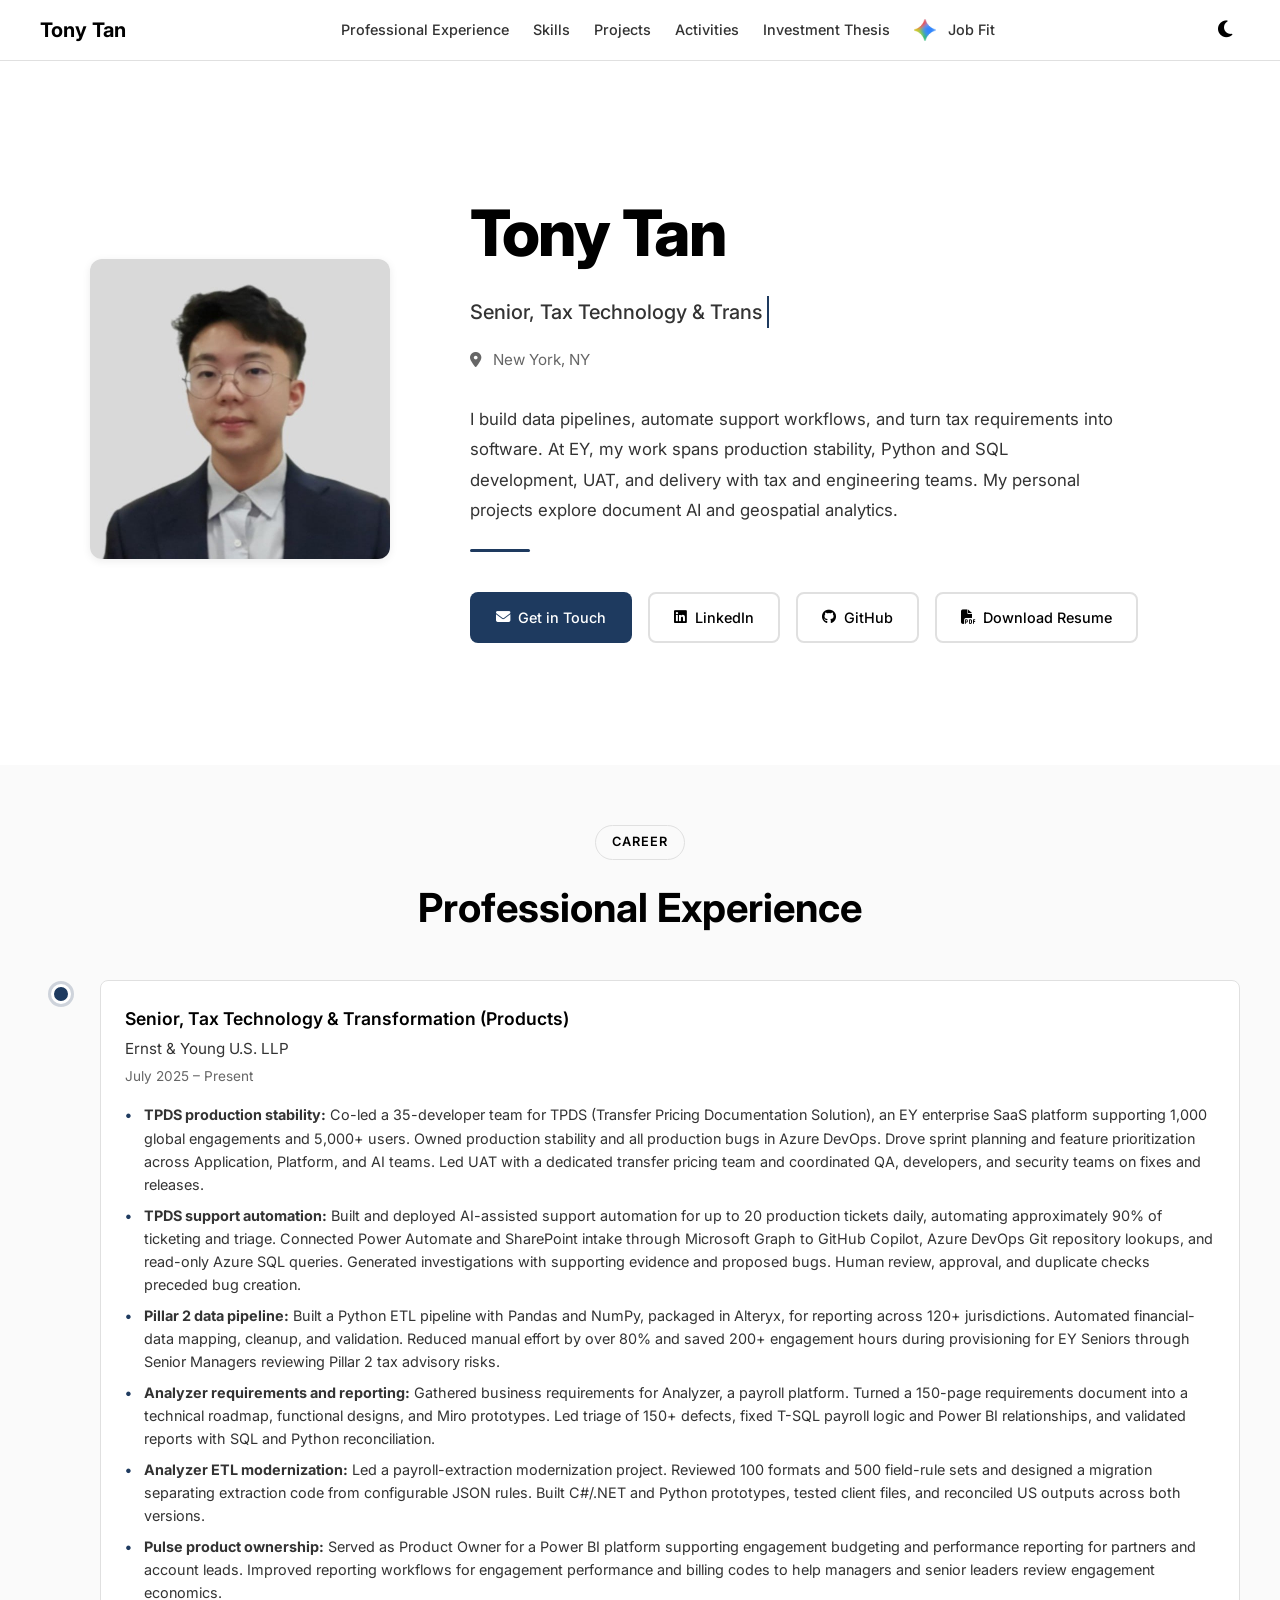
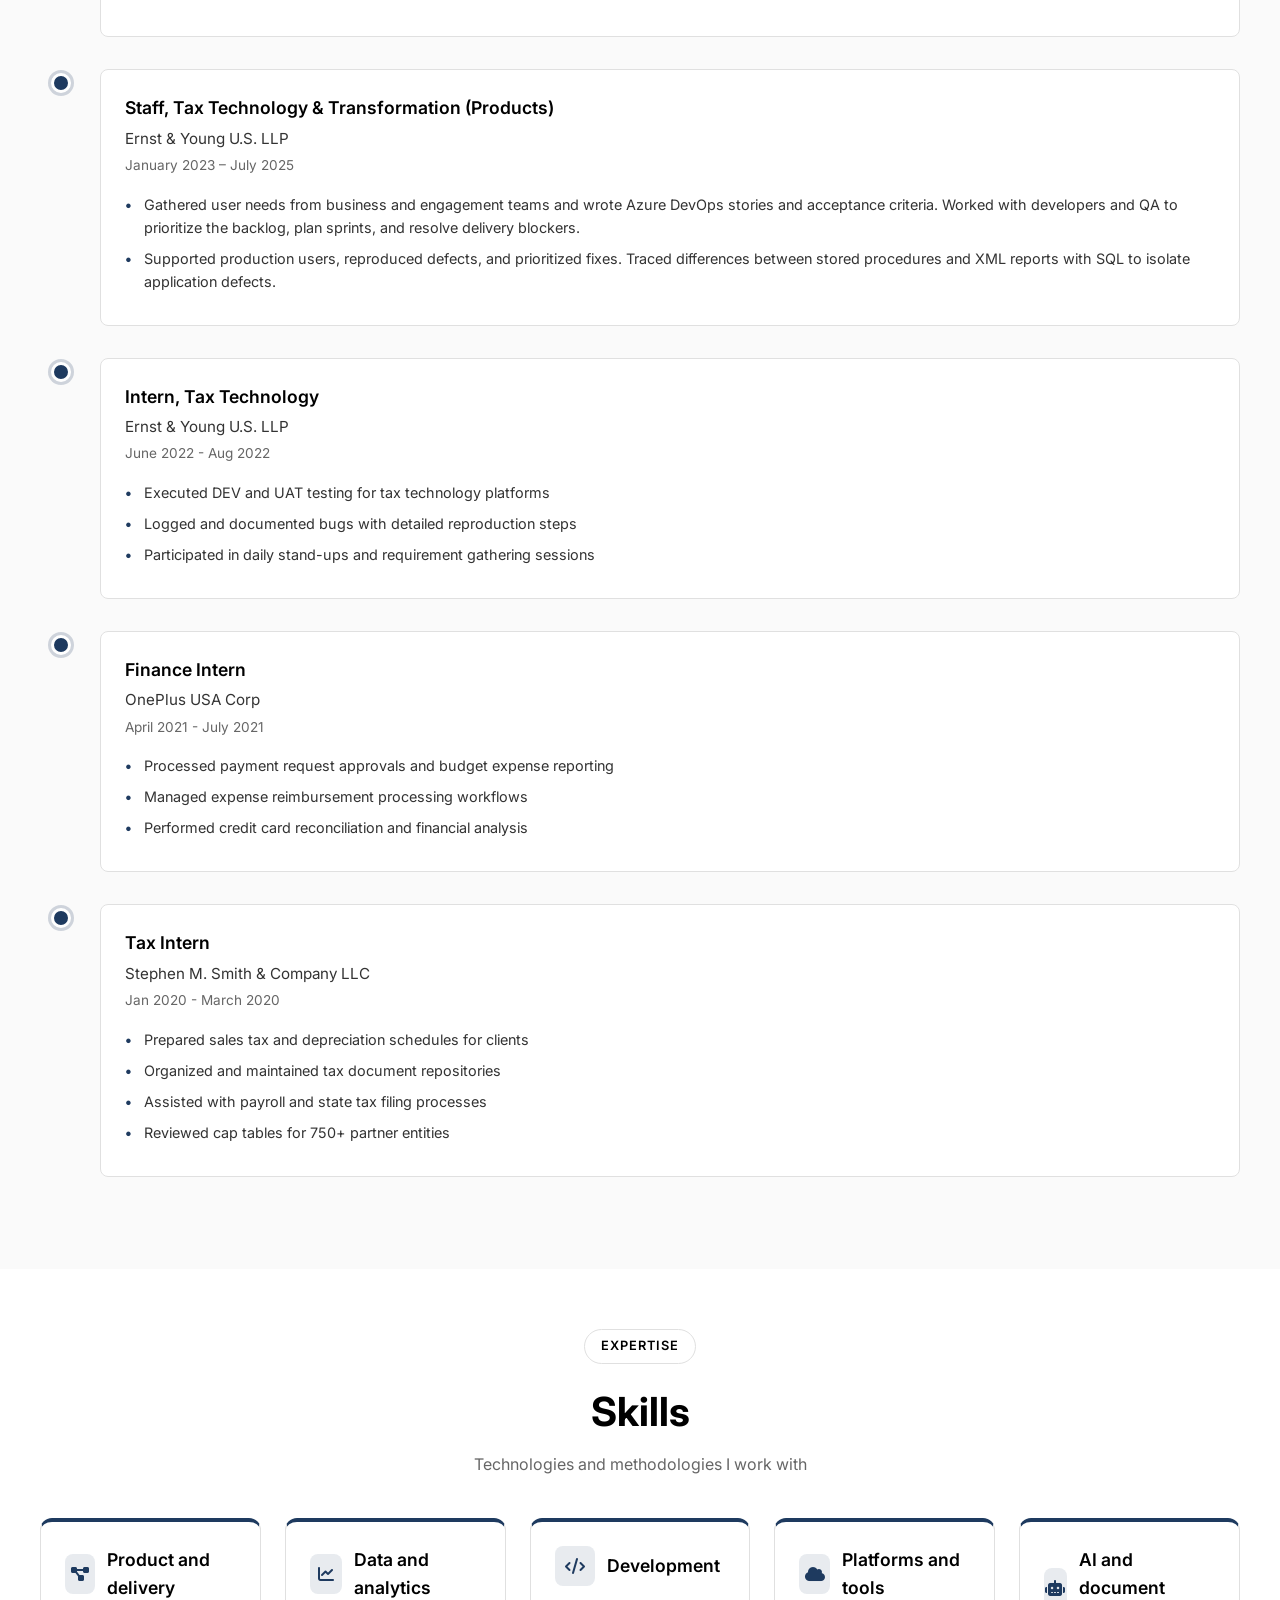
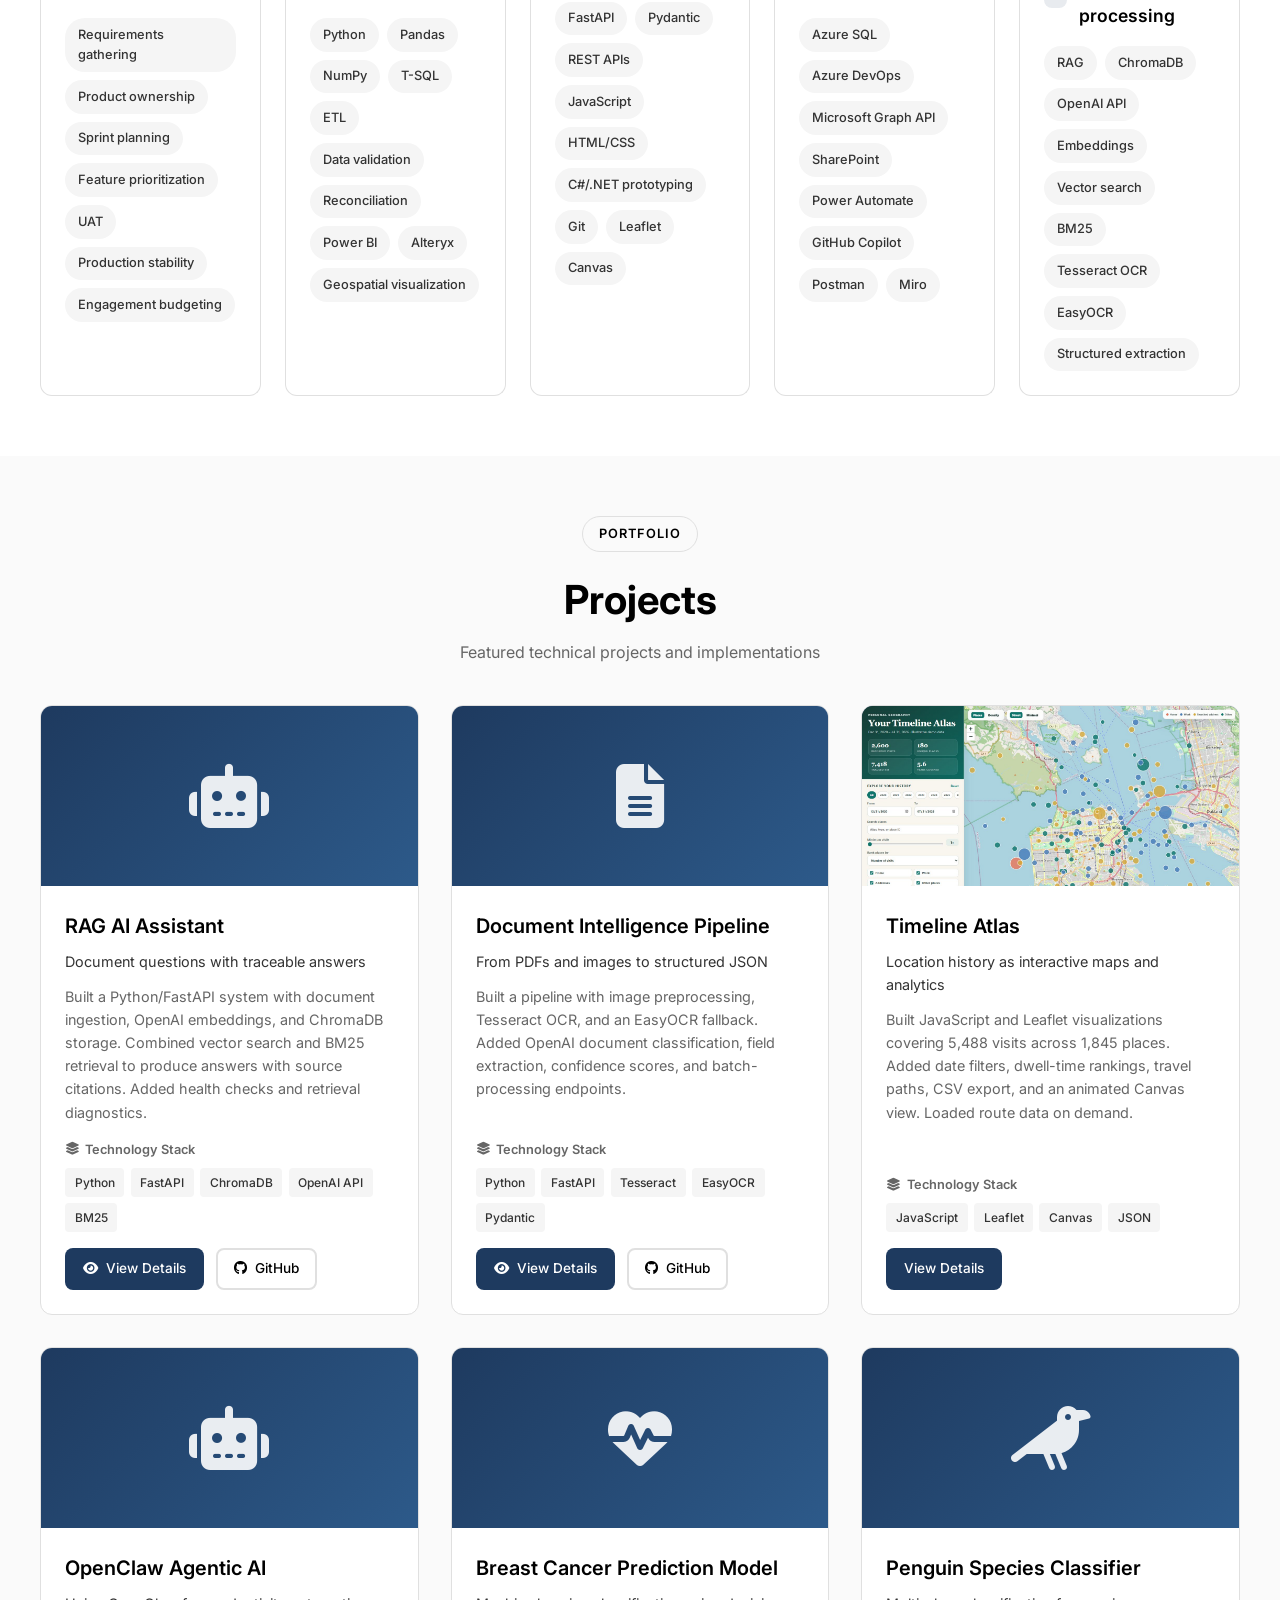
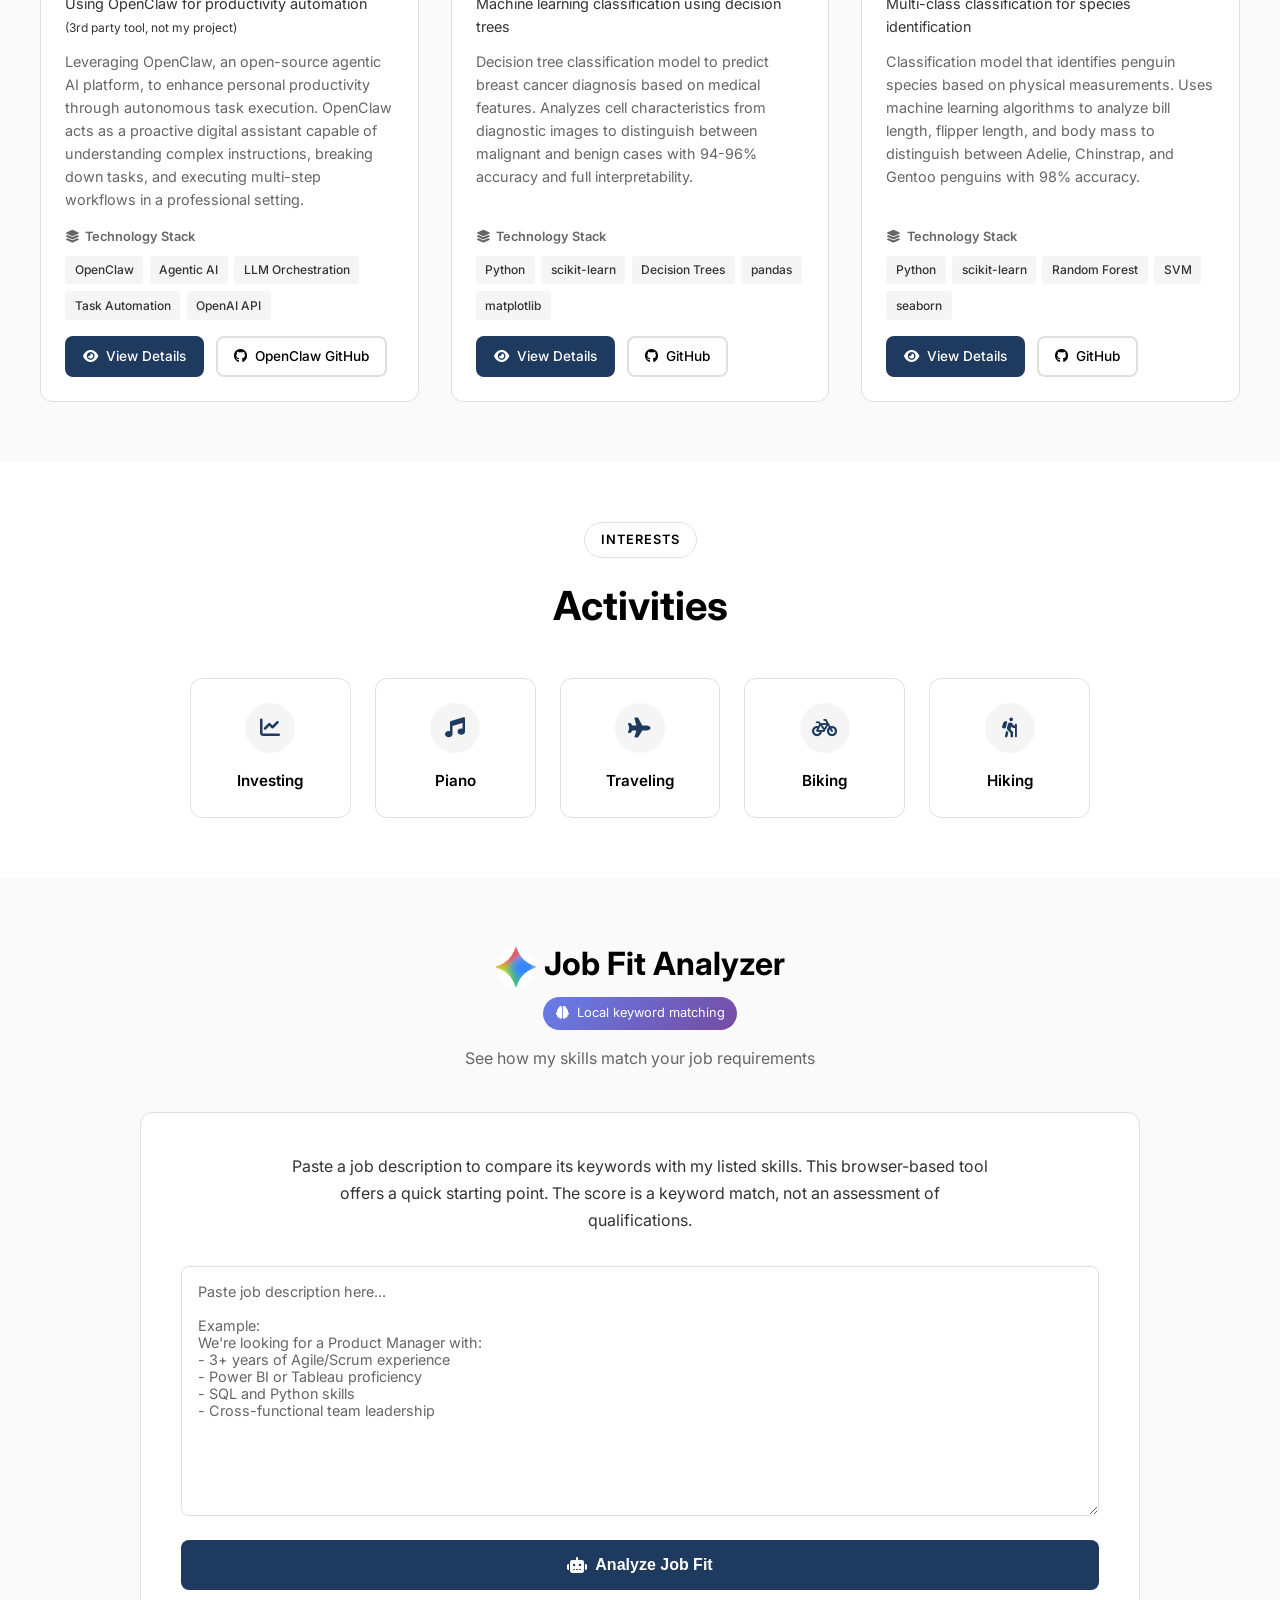
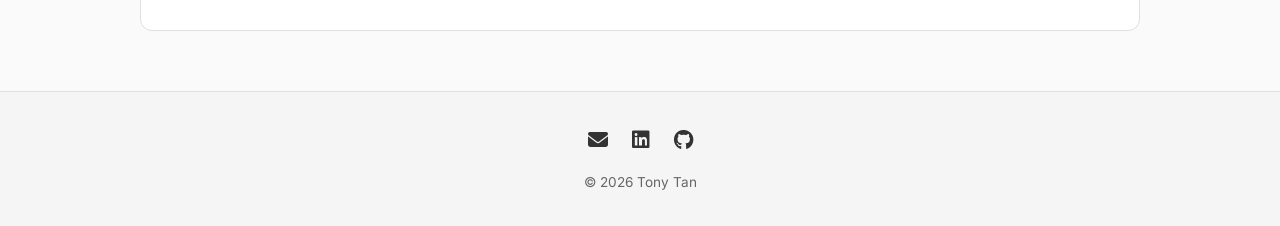
==== commit e0b06afe: "Restore original OpenClaw and expand Timeline Atlas with interface screenshots" ====
--- a/index.html
+++ b/index.html
@@ -284,9 +284,7 @@
 </div>
 </div>
 </div><div class="project-card">
-<div class="project-image project-image-doc" style="background: linear-gradient(135deg, #1e3a5f 0%, #2d5a8a 100%);">
-<i class="fas fa-map-marked-alt" style="font-size: 4rem; color: rgba(255,255,255,0.9);"></i>
-</div>
+<div class="project-image project-image-doc" style="background: linear-gradient(135deg, #1e3a5f 0%, #2d5a8a 100%);"><img alt="Timeline Atlas map preview using illustrative data" loading="lazy" src="assets/timeline-atlas-map.jpg" style="width:100%;height:100%;object-fit:cover;object-position:top"/></div>
 <div class="project-content">
 <h3 class="project-title">Timeline Atlas</h3>
 <p class="project-subtitle">Location history as interactive maps and analytics</p>
@@ -304,12 +302,23 @@
 <i class="fas fa-robot" style="font-size: 4rem; color: rgba(255,255,255,0.9);"></i>
 </div>
 <div class="project-content">
-<h3 class="project-title">Daily Digest with OpenClaw</h3>
-<p class="project-subtitle">Personal automation using a third-party platform</p>
-<p class="project-description">Configured a daily workflow to collect posts from selected X accounts and curate a personal digest covering AI, politics, gaming, and anime. My contribution is the workflow configuration and topic selection. OpenClaw is the underlying open-source platform.</p>
-<div class="tech-stack-inline">
-<div class="tech-stack-label"><i class="fas fa-layer-group"></i> Technology Stack</div>
-<div class="tech-stack-tags"><span class="tech-tag-inline">OpenClaw</span><span class="tech-tag-inline">Scheduled workflows</span><span class="tech-tag-inline">Content curation</span></div>
+<h3 class="project-title">OpenClaw Agentic AI</h3>
+<p class="project-subtitle">Using OpenClaw for productivity automation <small style="color: var(--text-secondary);">(3rd party tool, not my project)</small></p>
+<p class="project-description">
+              Leveraging OpenClaw, an open-source agentic AI platform, to enhance personal productivity 
+              through autonomous task execution. OpenClaw acts as a proactive digital assistant capable 
+              of understanding complex instructions, breaking down tasks, and executing multi-step workflows 
+              in a professional setting.
+            </p>
+<div class="tech-stack-inline">
+<div class="tech-stack-label"><i class="fas fa-layer-group"></i> Technology Stack</div>
+<div class="tech-stack-tags">
+<span class="tech-tag-inline">OpenClaw</span>
+<span class="tech-tag-inline">Agentic AI</span>
+<span class="tech-tag-inline">LLM Orchestration</span>
+<span class="tech-tag-inline">Task Automation</span>
+<span class="tech-tag-inline">OpenAI API</span>
+</div>
 </div>
 <div class="project-links">
 <a class="btn btn-primary btn-sm" href="ai-portfolio.html">
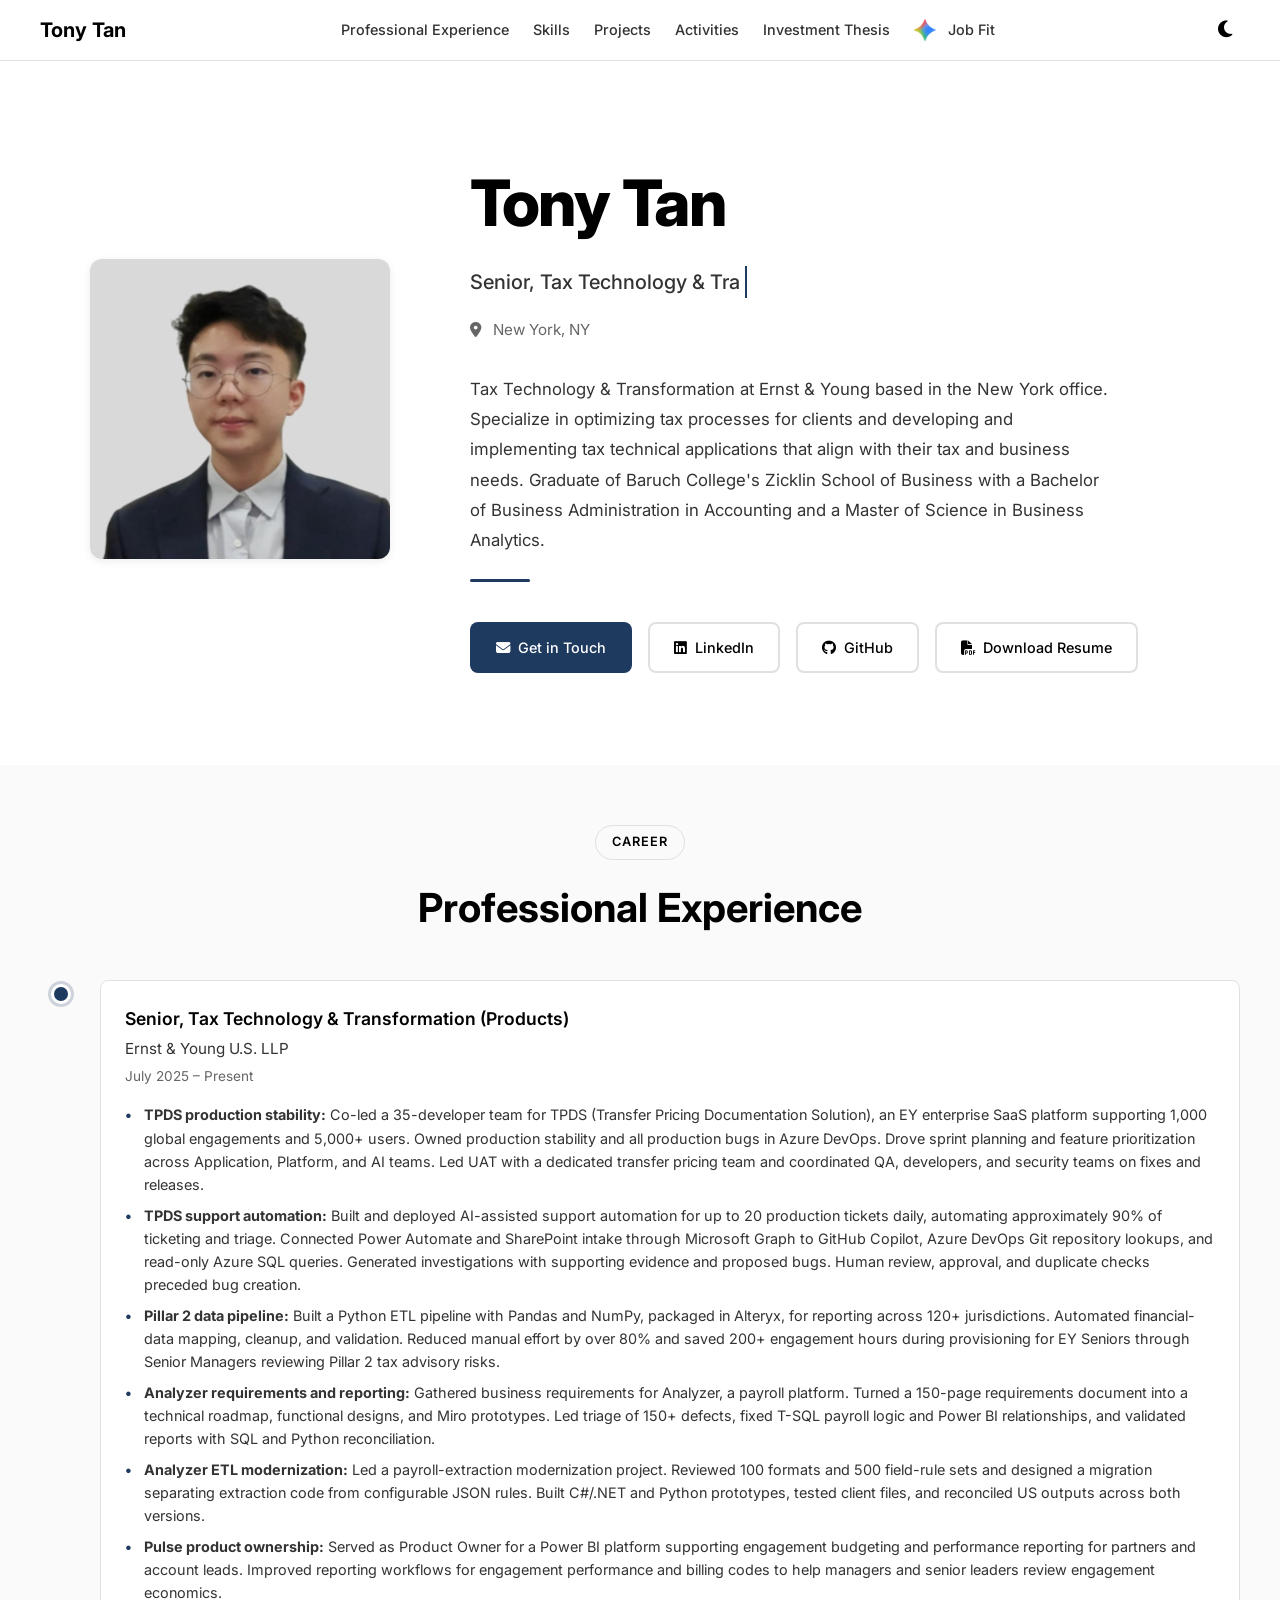
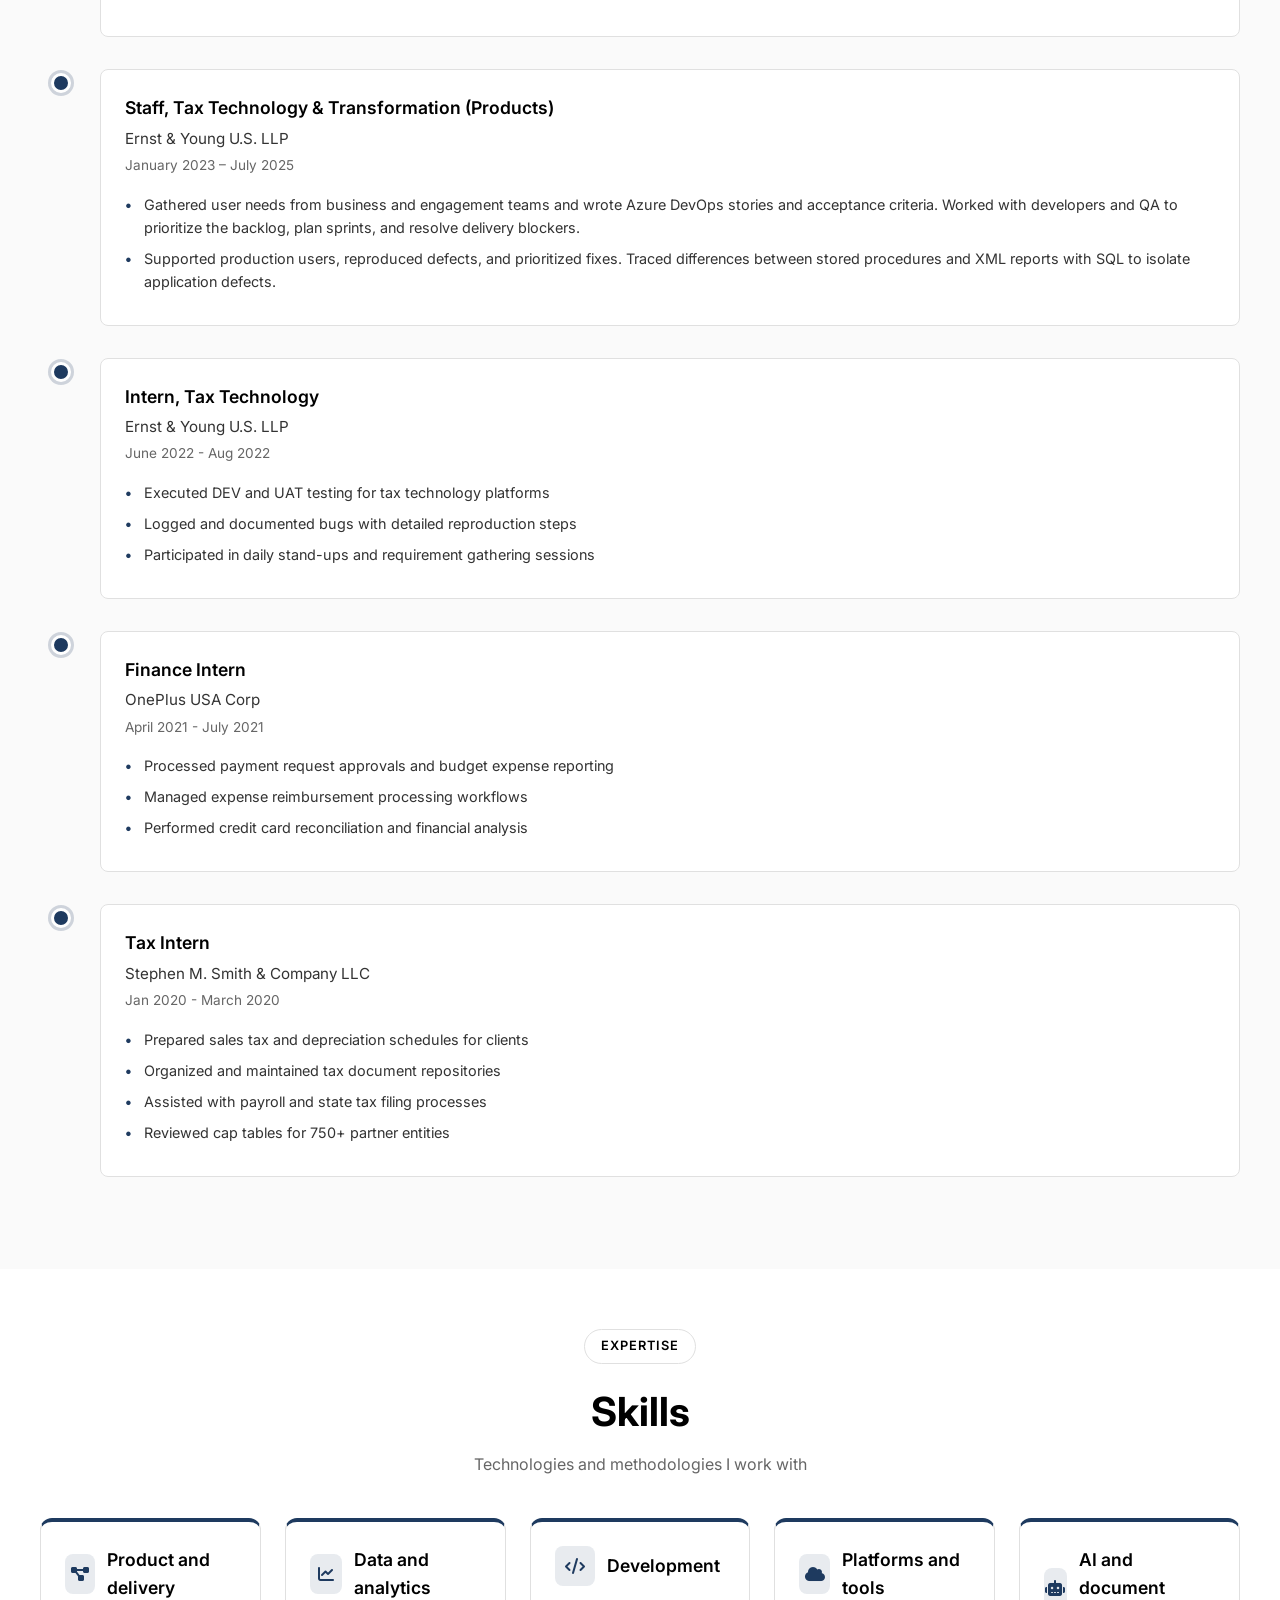
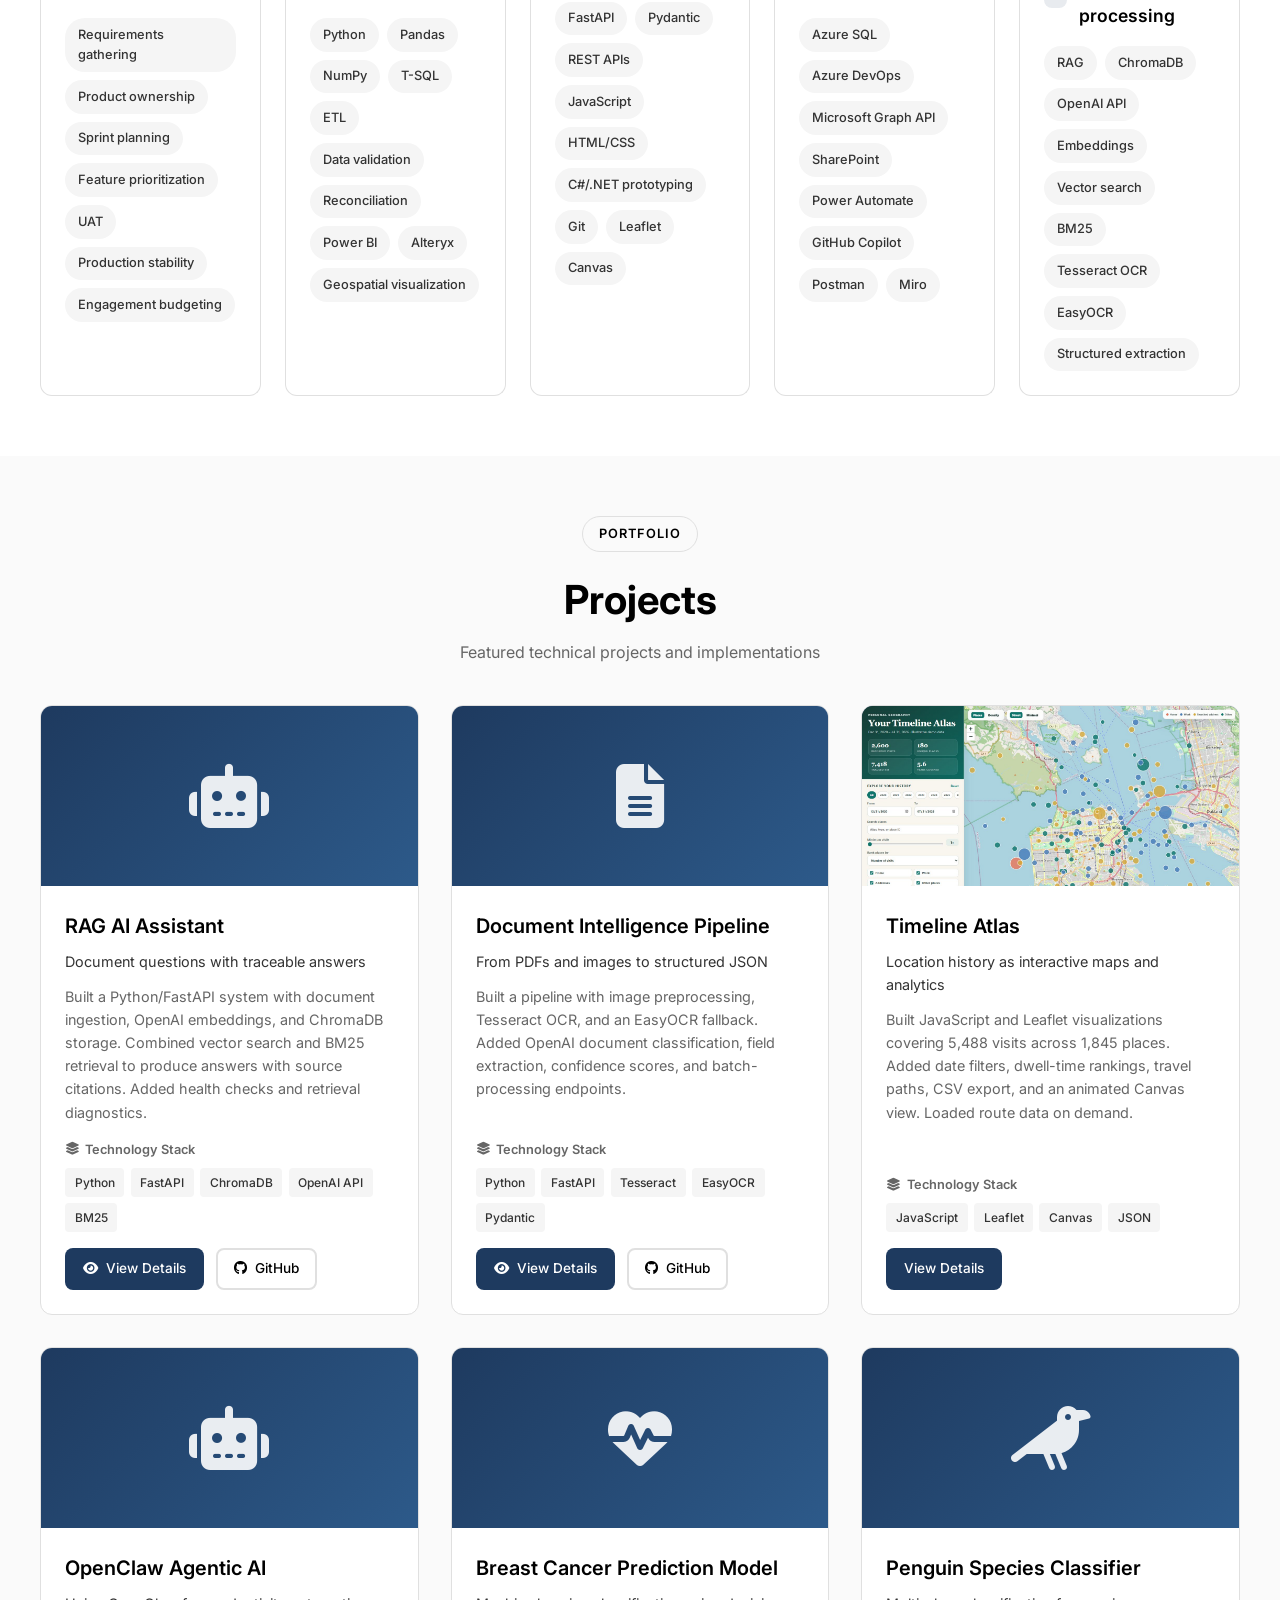
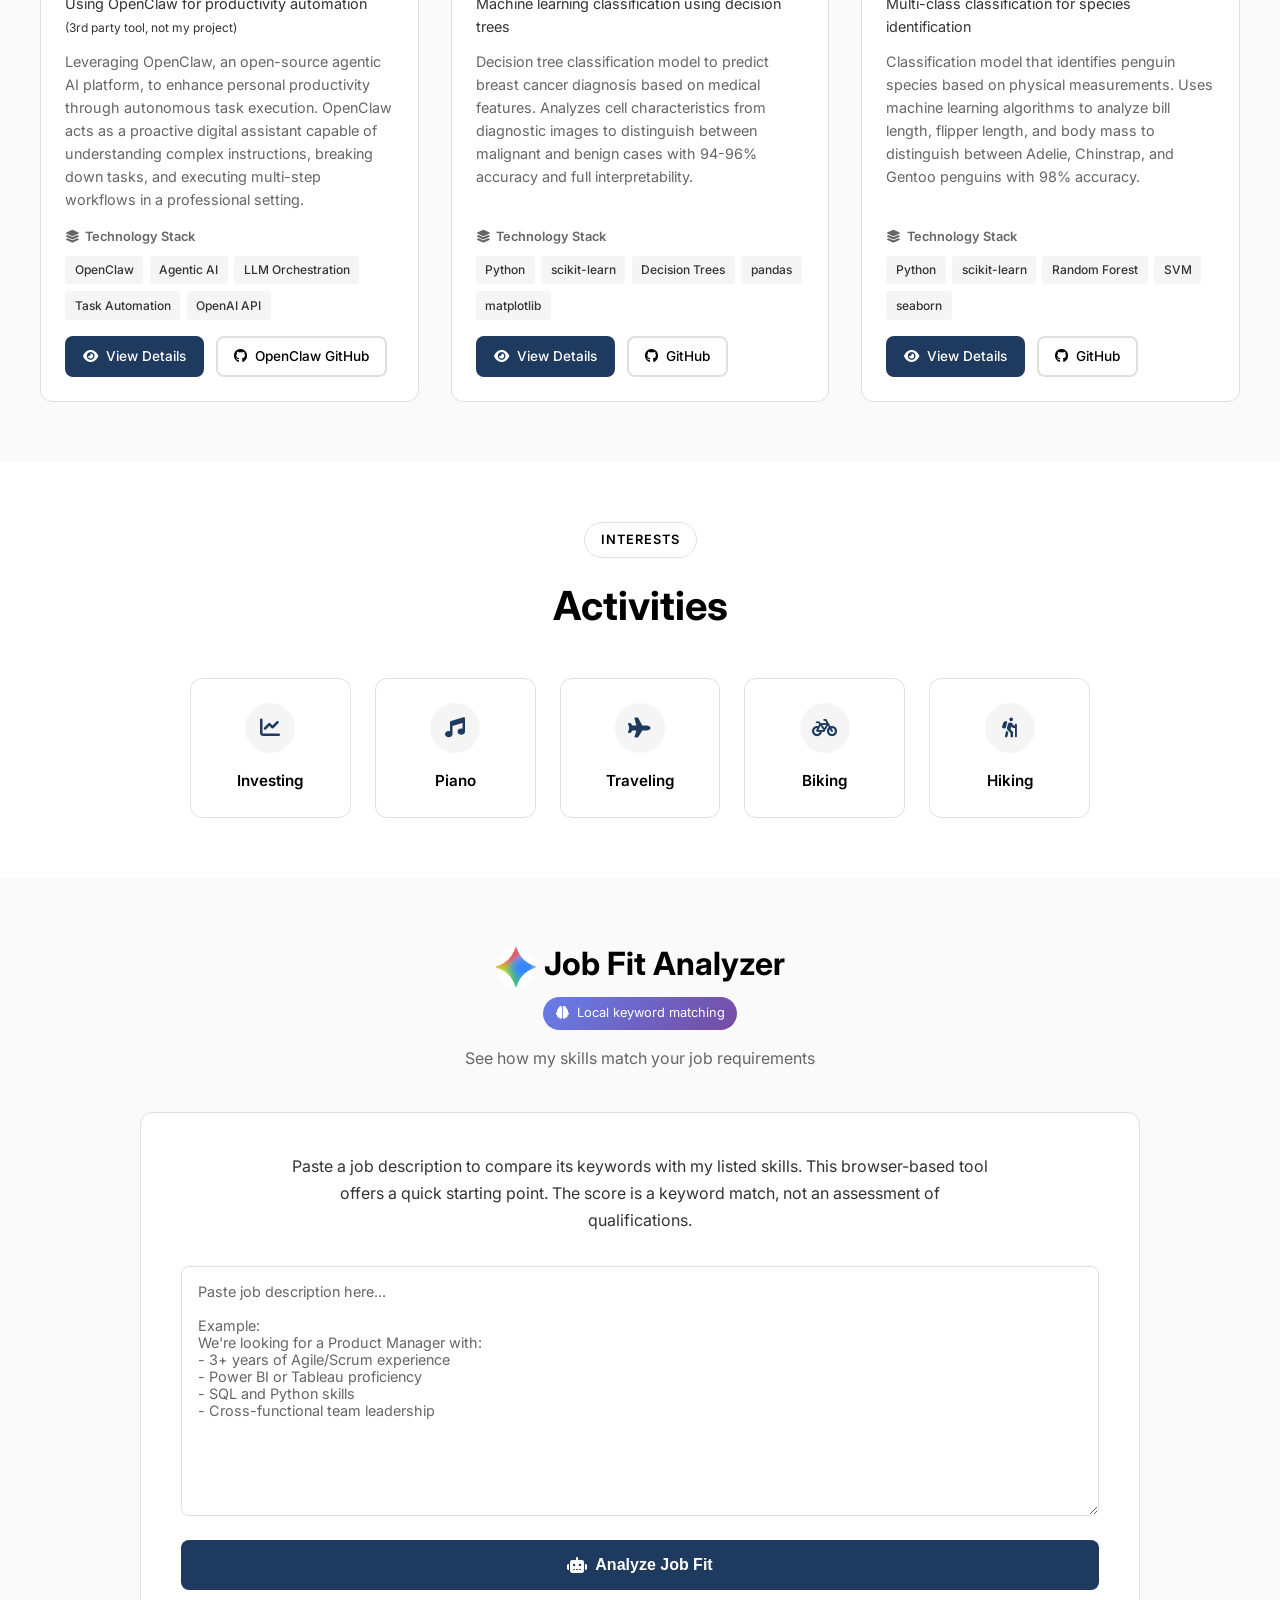
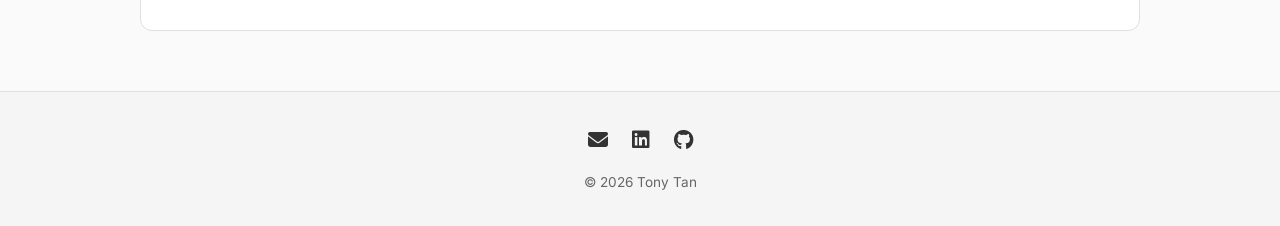
==== commit a6116105: "Restore original homepage introduction" ====
--- a/index.html
+++ b/index.html
@@ -65,7 +65,7 @@
 <h1 class="hero-title">Tony Tan</h1>
 <p class="hero-subtitle">Senior, Tax Technology &amp; Transformation at EY</p>
 <p class="hero-location"><i class="fas fa-map-marker-alt"></i> New York, NY</p>
-<p class="hero-tagline">I build data pipelines, automate support workflows, and turn tax requirements into software. At EY, my work spans production stability, Python and SQL development, UAT, and delivery with tax and engineering teams. My personal projects explore document AI and geospatial analytics.</p>
+<p class="hero-tagline">Tax Technology &amp; Transformation at Ernst &amp; Young based in the New York office. Specialize in optimizing tax processes for clients and developing and implementing tax technical applications that align with their tax and business needs. Graduate of Baruch College's Zicklin School of Business with a Bachelor of Business Administration in Accounting and a Master of Science in Business Analytics.</p>
 <div class="hero-buttons">
 <a class="btn btn-primary" href="mailto:Tonytan1999aol@gmail.com">
 <i class="fas fa-envelope"></i> Get in Touch
